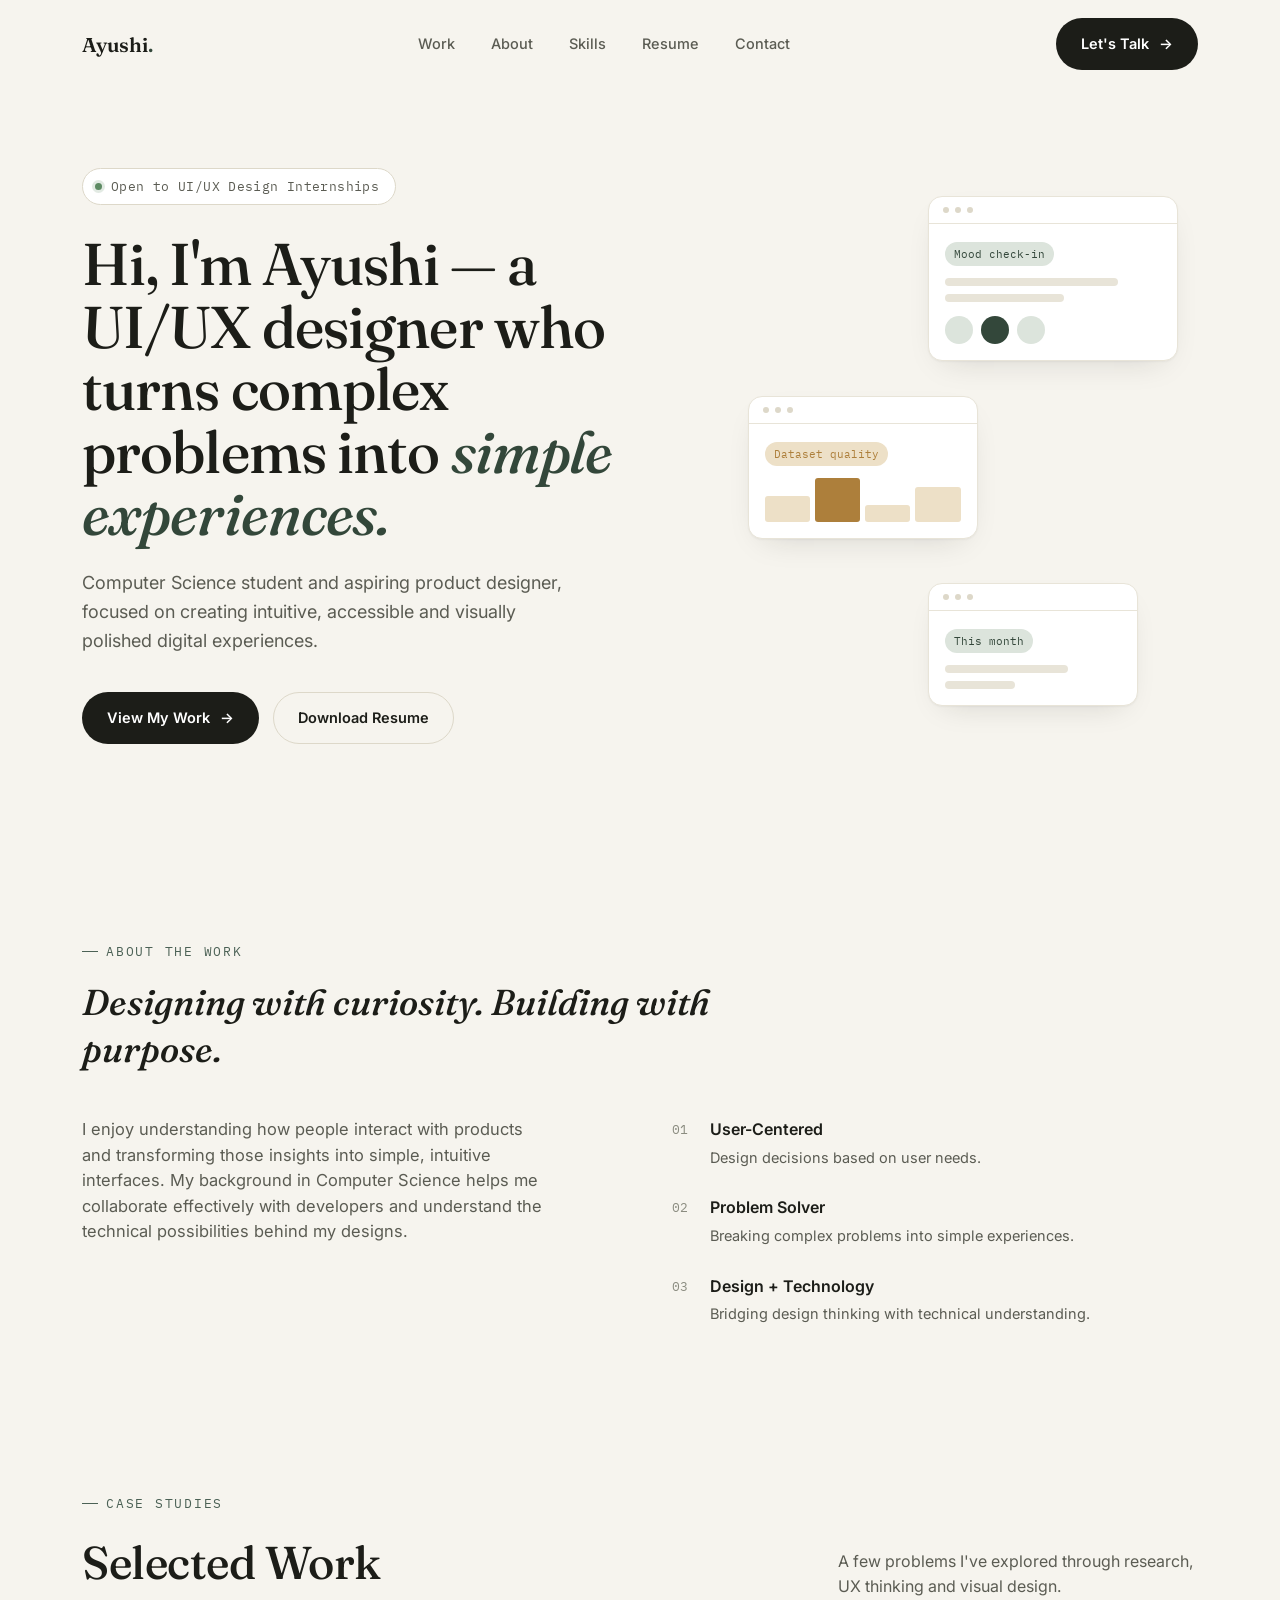
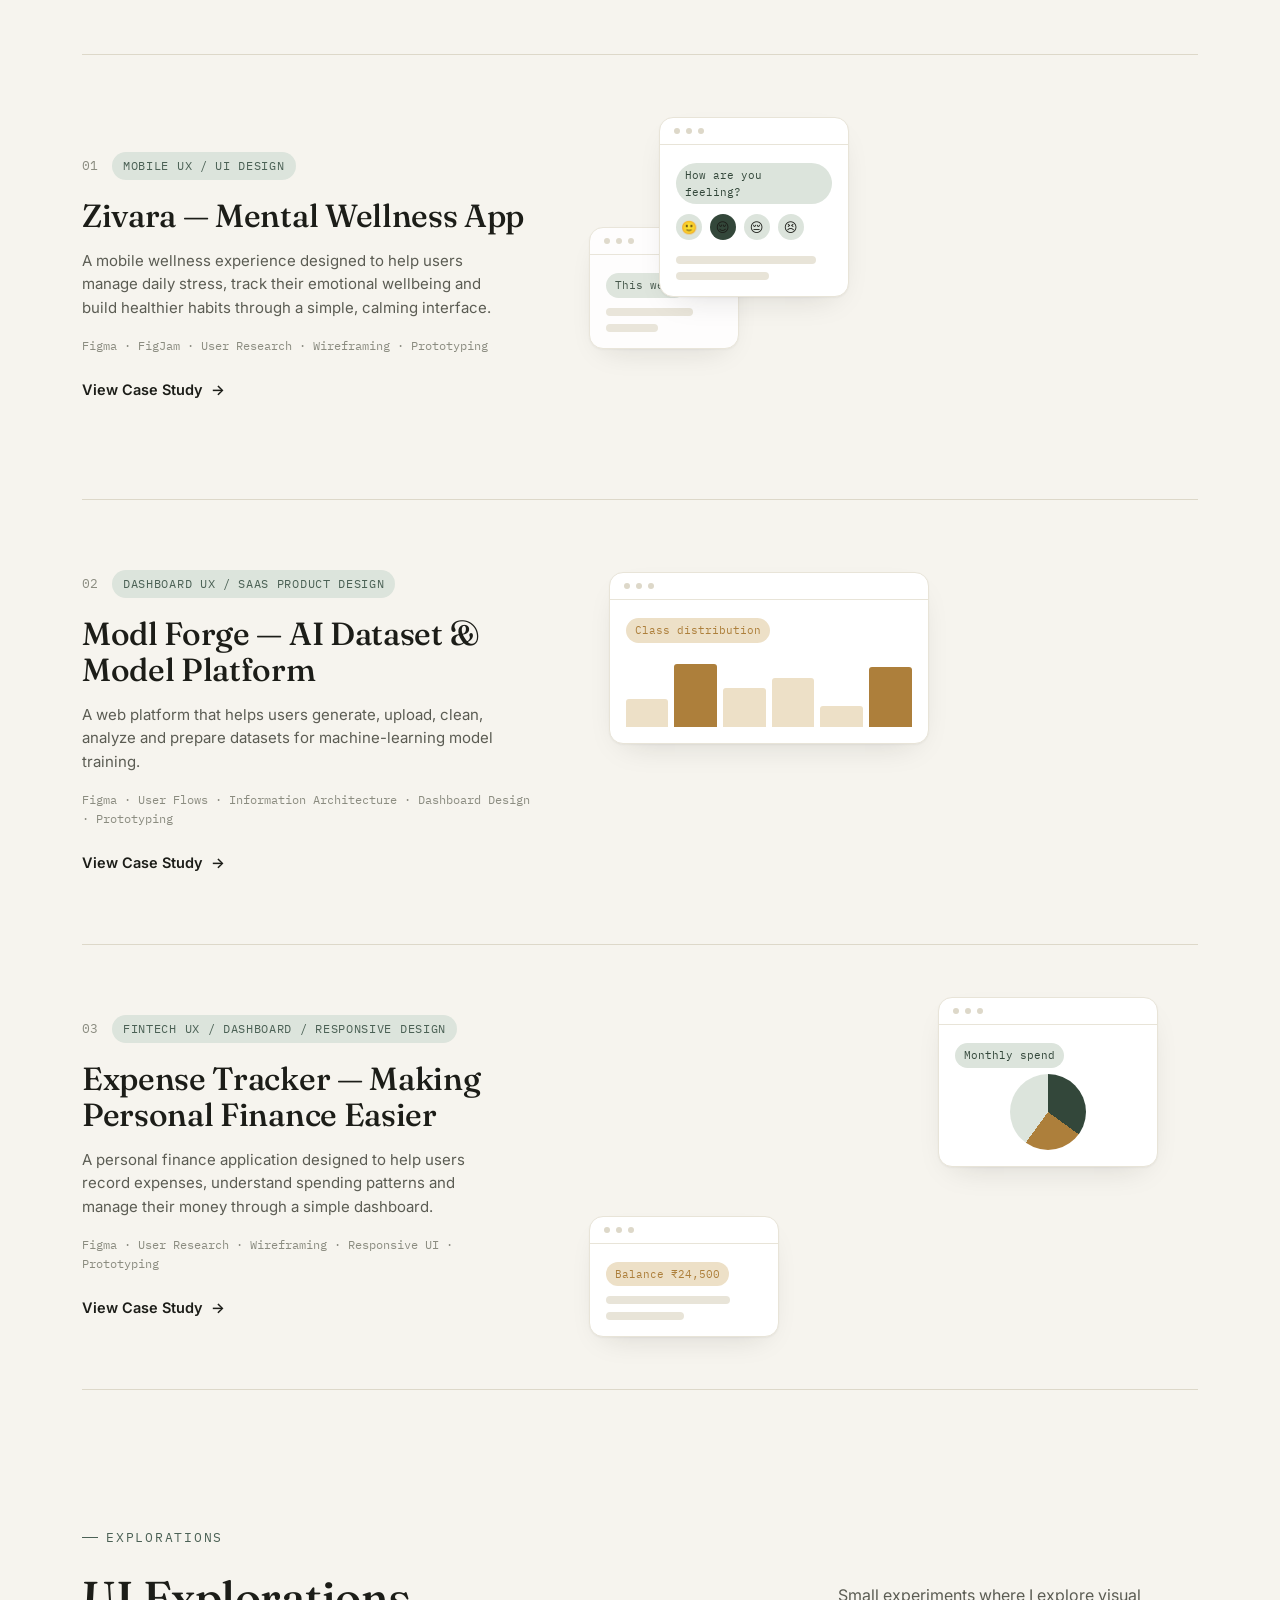
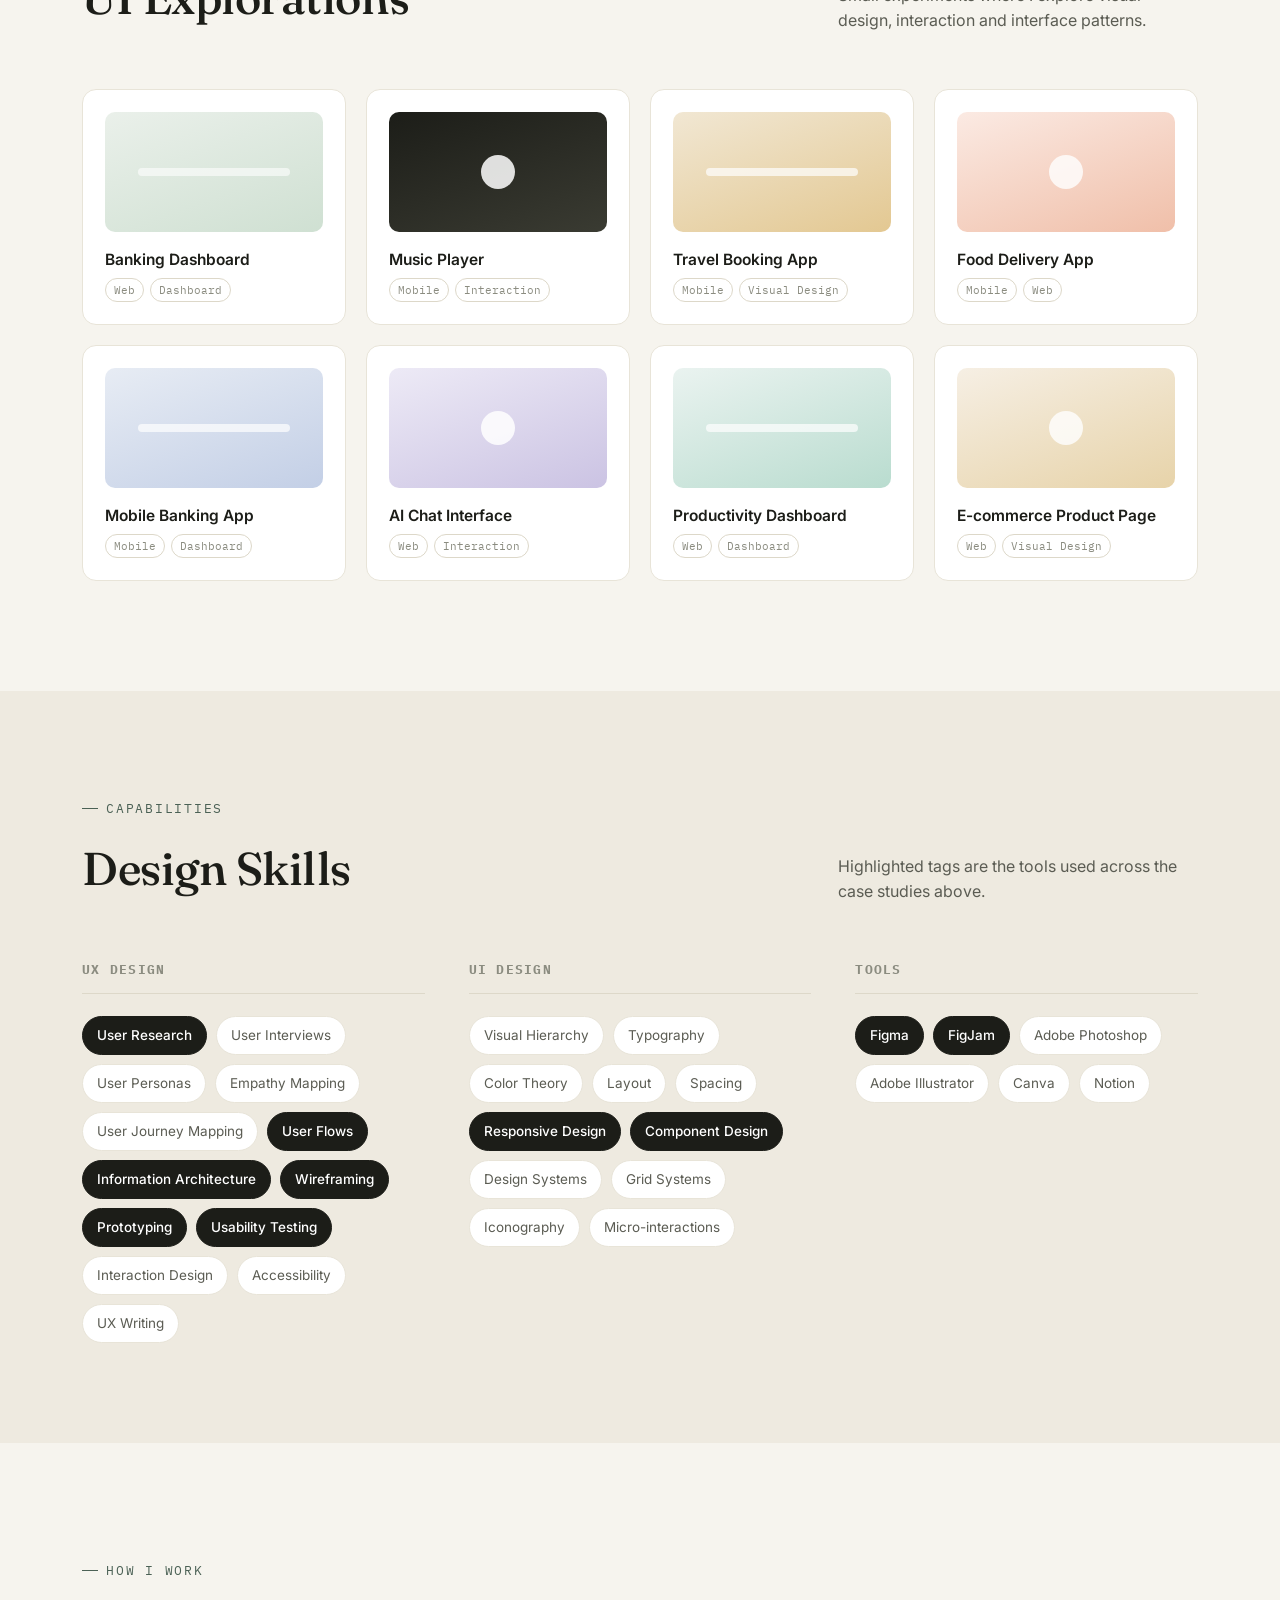
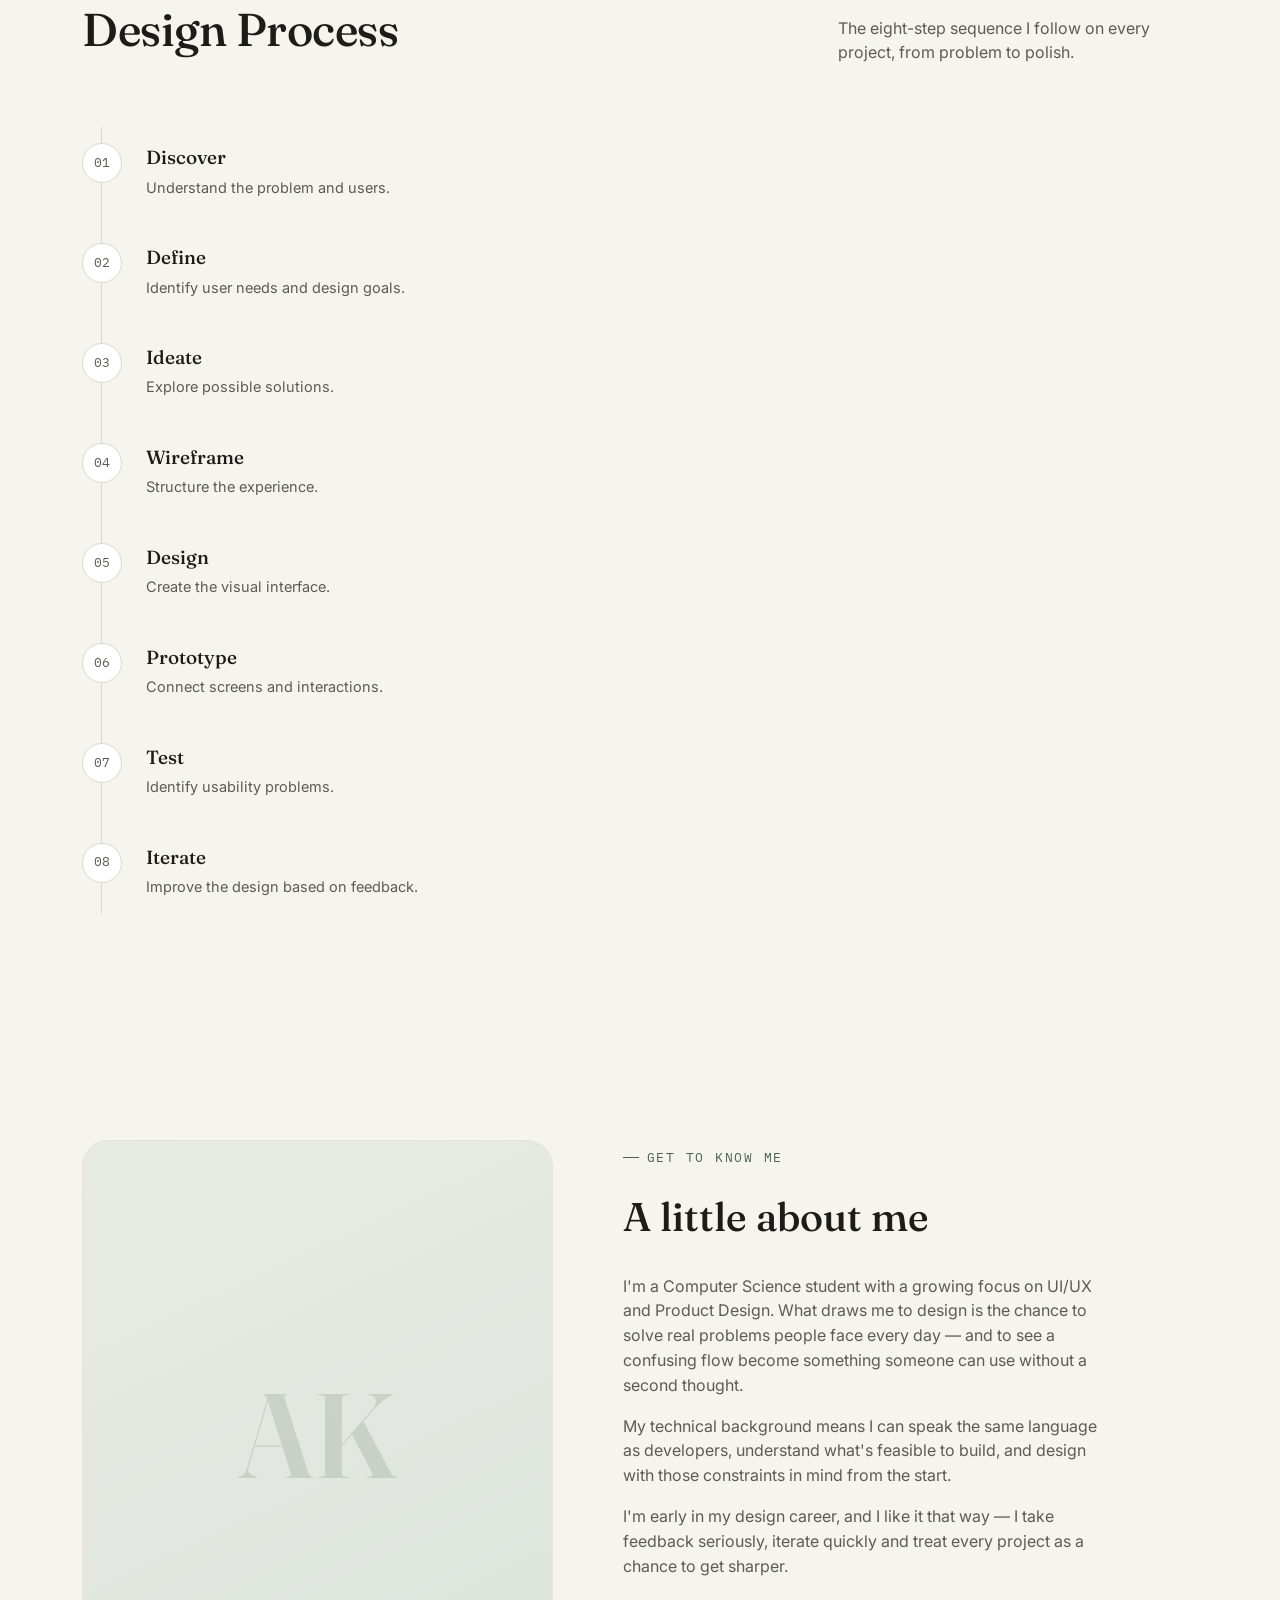
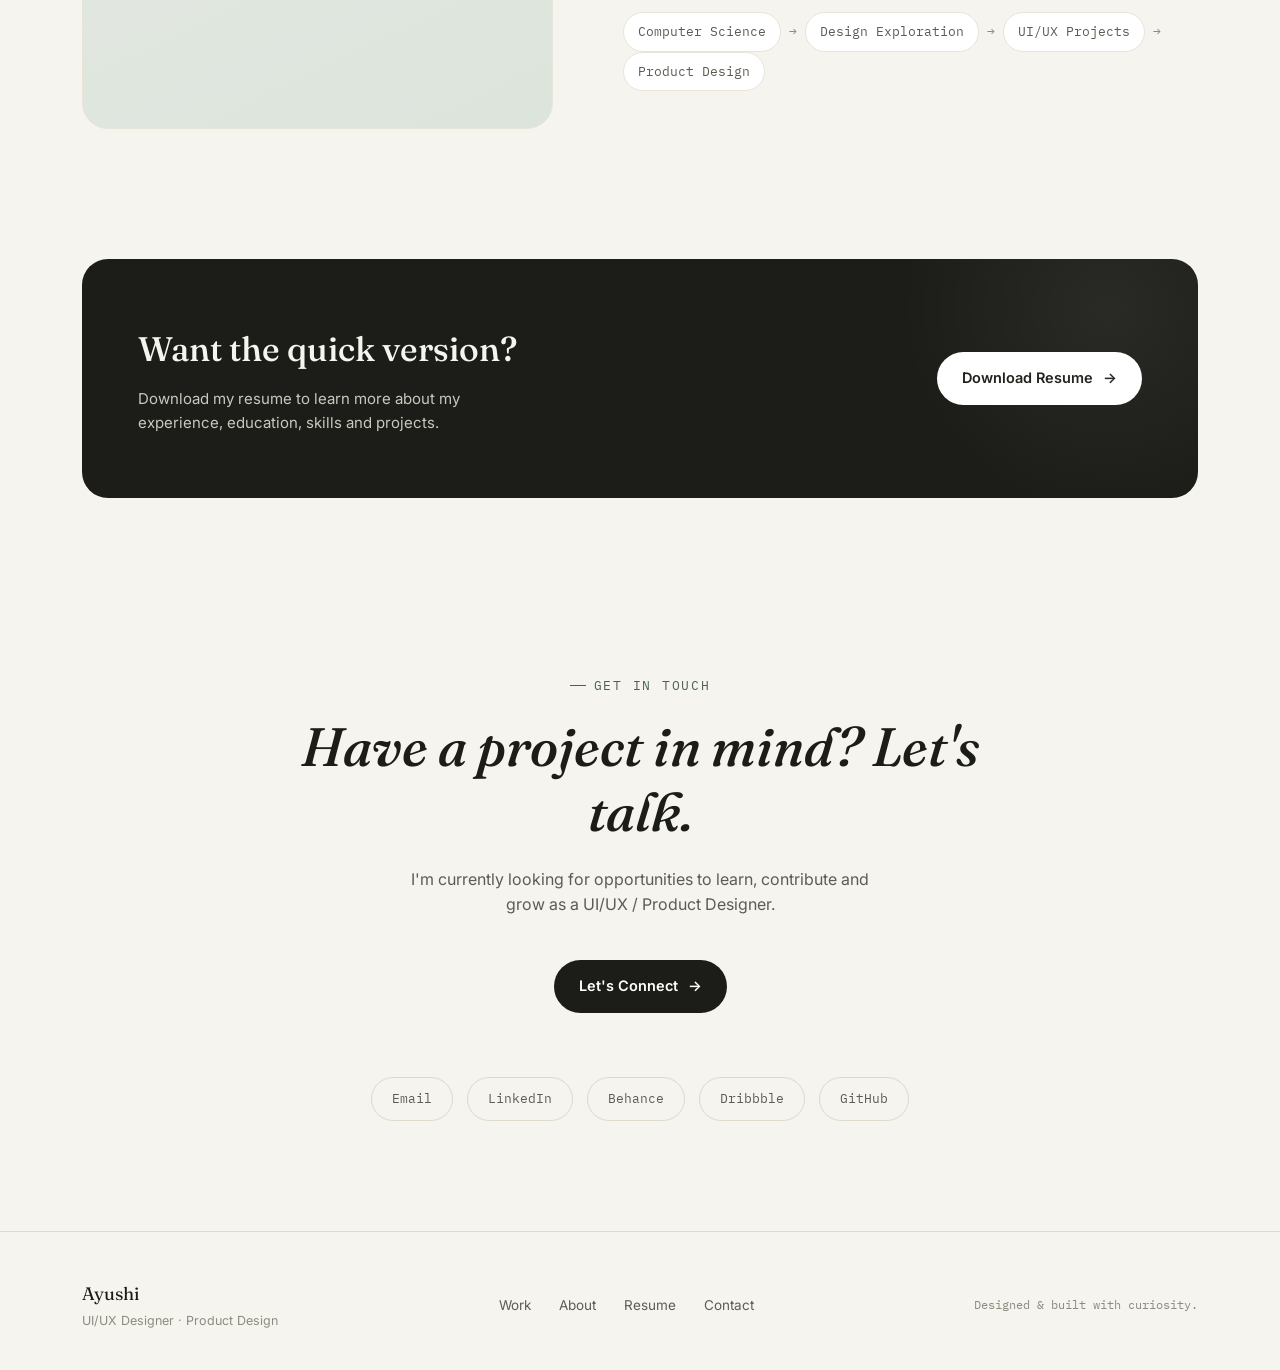
==== index.html @ 81c3f34f "initial commit" ====
<!DOCTYPE html>
<html lang="en">
<head>
<meta charset="UTF-8">
<meta name="viewport" content="width=device-width, initial-scale=1.0">
<title>Ayushi — UI/UX Designer</title>
<meta name="description" content="Ayushi — UI/UX Designer &amp; Computer Science student crafting intuitive, accessible digital experiences. Case studies in mobile UX, dashboard design and fintech.">
<link rel="preconnect" href="https://fonts.googleapis.com">
<link rel="preconnect" href="https://fonts.gstatic.com" crossorigin>
<link href="https://fonts.googleapis.com/css2?family=Fraunces:ital,opsz,wght@0,9..144,400;0,9..144,500;0,9..144,600;1,9..144,500&family=Inter:wght@400;500;600;700&family=IBM+Plex+Mono:wght@400;500&display=swap" rel="stylesheet">
<link rel="stylesheet" href="style.css">
</head>
<body>

<!-- ============ NAV ============ -->
<nav class="nav">
  <div class="wrap nav-inner">
    <a href="#top" class="nav-logo">Ayushi<span>.</span></a>
    <div class="nav-links">
      <a href="#work">Work</a>
      <a href="#about">About</a>
      <a href="#skills">Skills</a>
      <a href="#resume">Resume</a>
      <a href="#contact">Contact</a>
    </div>
    <div class="nav-cta">
      <a href="#contact" class="btn btn-primary">Let's Talk <span class="btn-arrow">→</span></a>
      <button class="nav-burger" aria-label="Open menu" aria-expanded="false">
        <span></span><span></span><span></span>
      </button>
    </div>
  </div>
</nav>

<div class="mobile-menu" id="mobileMenu">
  <a href="#work">Work</a>
  <a href="#about">About</a>
  <a href="#skills">Skills</a>
  <a href="#resume">Resume</a>
  <a href="#contact">Contact</a>
  <a href="#contact" class="btn btn-primary">Let's Talk <span class="btn-arrow">→</span></a>
</div>

<main id="top">

  <!-- ============ HERO ============ -->
  <section class="hero">
    <div class="wrap hero-grid">
      <div>
        <span class="badge"><span class="dot"></span> Open to UI/UX Design Internships</span>
        <h1 class="hero-title reveal">Hi, I'm Ayushi — a UI/UX designer who turns complex problems into <em>simple experiences.</em></h1>
        <p class="hero-sub reveal">Computer Science student and aspiring product designer, focused on creating intuitive, accessible and visually polished digital experiences.</p>
        <div class="hero-actions reveal">
          <a href="#work" class="btn btn-primary">View My Work <span class="btn-arrow">→</span></a>
          <a href="#resume" class="btn btn-ghost" data-resume>Download Resume</a>
        </div>
      </div>

      <div class="hero-visual reveal">
        <div class="mock-stack">
          <div class="screen hero-card hero-card--1">
            <div class="screen-head"><i></i><i></i><i></i></div>
            <div class="screen-body">
              <span class="chip">Mood check-in</span>
              <div class="bar" style="width:80%;margin-top:12px"></div>
              <div class="bar" style="width:55%"></div>
              <div style="display:flex;gap:8px;margin-top:14px">
                <div style="width:28px;height:28px;border-radius:50%;background:var(--pine-pale)"></div>
                <div style="width:28px;height:28px;border-radius:50%;background:var(--pine)"></div>
                <div style="width:28px;height:28px;border-radius:50%;background:var(--pine-pale)"></div>
              </div>
            </div>
          </div>
          <div class="screen hero-card hero-card--2">
            <div class="screen-head"><i></i><i></i><i></i></div>
            <div class="screen-body">
              <span class="chip" style="background:var(--brass-pale);color:var(--brass)">Dataset quality</span>
              <div style="display:flex;align-items:flex-end;gap:5px;height:44px;margin-top:12px">
                <div style="flex:1;height:60%;background:var(--brass-pale);border-radius:3px"></div>
                <div style="flex:1;height:100%;background:var(--brass);border-radius:3px"></div>
                <div style="flex:1;height:40%;background:var(--brass-pale);border-radius:3px"></div>
                <div style="flex:1;height:80%;background:var(--brass-pale);border-radius:3px"></div>
              </div>
            </div>
          </div>
          <div class="screen hero-card hero-card--3">
            <div class="screen-head"><i></i><i></i><i></i></div>
            <div class="screen-body">
              <span class="chip">This month</span>
              <div class="bar" style="width:70%;margin-top:12px"></div>
              <div class="bar" style="width:40%"></div>
            </div>
          </div>
        </div>
      </div>
    </div>
  </section>

  <!-- ============ QUICK INTRO ============ -->
  <section class="intro">
    <div class="wrap">
      <div class="intro-head reveal">
        <span class="eyebrow">About the work</span>
        <h2 style="margin-top:18px">Designing with curiosity. Building with purpose.</h2>
      </div>
      <div class="intro-body">
        <p class="intro-text reveal">I enjoy understanding how people interact with products and transforming those insights into simple, intuitive interfaces. My background in Computer Science helps me collaborate effectively with developers and understand the technical possibilities behind my designs.</p>
        <div class="intro-highlights reveal-stagger">
          <div class="highlight reveal" style="--i:0">
            <span class="highlight-num">01</span>
            <div><h3>User-Centered</h3><p>Design decisions based on user needs.</p></div>
          </div>
          <div class="highlight reveal" style="--i:1">
            <span class="highlight-num">02</span>
            <div><h3>Problem Solver</h3><p>Breaking complex problems into simple experiences.</p></div>
          </div>
          <div class="highlight reveal" style="--i:2">
            <span class="highlight-num">03</span>
            <div><h3>Design + Technology</h3><p>Bridging design thinking with technical understanding.</p></div>
          </div>
        </div>
      </div>
    </div>
  </section>

  <!-- ============ SELECTED WORK ============ -->
  <section class="work" id="work">
    <div class="wrap">
      <div class="section-head reveal">
        <div>
          <span class="eyebrow">Case studies</span>
          <h2>Selected Work</h2>
        </div>
        <p>A few problems I've explored through research, UX thinking and visual design.</p>
      </div>

      <div class="work-list">

        <!-- Zivara -->
        <article class="work-item reveal">
          <div>
            <div class="work-meta-top">
              <span class="work-index">01</span>
              <span class="work-cat">Mobile UX / UI Design</span>
            </div>
            <h3 class="work-title">Zivara — Mental Wellness App</h3>
            <p class="work-desc">A mobile wellness experience designed to help users manage daily stress, track their emotional wellbeing and build healthier habits through a simple, calming interface.</p>
            <p class="work-tools">Figma · FigJam · User Research · Wireframing · Prototyping</p>
            <a href="case-study-zivara.html" class="work-link">View Case Study <span class="btn-arrow">→</span></a>
          </div>
          <div class="work-visual viz-zivara">
            <div class="screen screen--main">
              <div class="screen-head"><i></i><i></i><i></i></div>
              <div class="screen-body">
                <span class="chip">How are you feeling?</span>
                <div class="mood-row">
                  <div class="mood-dot">🙂</div>
                  <div class="mood-dot active">😌</div>
                  <div class="mood-dot">😔</div>
                  <div class="mood-dot">😣</div>
                </div>
                <div class="bar" style="margin-top:16px;width:90%"></div>
                <div class="bar" style="width:60%"></div>
              </div>
            </div>
            <div class="screen screen--side">
              <div class="screen-head"><i></i><i></i><i></i></div>
              <div class="screen-body">
                <span class="chip">This week</span>
                <div class="bar" style="margin-top:10px;width:75%"></div>
                <div class="bar" style="width:45%"></div>
              </div>
            </div>
          </div>
        </article>

        <!-- Modl Forge -->
        <article class="work-item reveal">
          <div>
            <div class="work-meta-top">
              <span class="work-index">02</span>
              <span class="work-cat">Dashboard UX / SaaS Product Design</span>
            </div>
            <h3 class="work-title">Modl Forge — AI Dataset &amp; Model Platform</h3>
            <p class="work-desc">A web platform that helps users generate, upload, clean, analyze and prepare datasets for machine-learning model training.</p>
            <p class="work-tools">Figma · User Flows · Information Architecture · Dashboard Design · Prototyping</p>
            <a href="case-study-modl-forge.html" class="work-link">View Case Study <span class="btn-arrow">→</span></a>
          </div>
          <div class="work-visual viz-modl">
            <div class="screen screen--main">
              <div class="screen-head"><i></i><i></i><i></i></div>
              <div class="screen-body">
                <span class="chip" style="background:var(--brass-pale);color:var(--brass)">Class distribution</span>
                <div class="chart-row">
                  <div class="chart-bar" style="height:40%"></div>
                  <div class="chart-bar hi" style="height:90%"></div>
                  <div class="chart-bar" style="height:55%"></div>
                  <div class="chart-bar" style="height:70%"></div>
                  <div class="chart-bar" style="height:30%"></div>
                  <div class="chart-bar hi" style="height:85%"></div>
                </div>
              </div>
            </div>
          </div>
        </article>

        <!-- Expense Tracker -->
        <article class="work-item reveal">
          <div>
            <div class="work-meta-top">
              <span class="work-index">03</span>
              <span class="work-cat">Fintech UX / Dashboard / Responsive Design</span>
            </div>
            <h3 class="work-title">Expense Tracker — Making Personal Finance Easier</h3>
            <p class="work-desc">A personal finance application designed to help users record expenses, understand spending patterns and manage their money through a simple dashboard.</p>
            <p class="work-tools">Figma · User Research · Wireframing · Responsive UI · Prototyping</p>
            <a href="case-study-expense-tracker.html" class="work-link">View Case Study <span class="btn-arrow">→</span></a>
          </div>
          <div class="work-visual viz-expense">
            <div class="screen screen--main">
              <div class="screen-head"><i></i><i></i><i></i></div>
              <div class="screen-body">
                <span class="chip">Monthly spend</span>
                <div class="donut"></div>
              </div>
            </div>
            <div class="screen screen--side">
              <div class="screen-head"><i></i><i></i><i></i></div>
              <div class="screen-body">
                <span class="chip" style="background:var(--brass-pale);color:var(--brass)">Balance ₹24,500</span>
                <div class="bar" style="margin-top:10px;width:80%"></div>
                <div class="bar" style="width:50%"></div>
              </div>
            </div>
          </div>
        </article>

      </div>
    </div>
  </section>

  <!-- ============ UI EXPLORATIONS ============ -->
  <section class="explorations">
    <div class="wrap">
      <div class="section-head reveal">
        <div>
          <span class="eyebrow">Explorations</span>
          <h2>UI Explorations</h2>
        </div>
        <p>Small experiments where I explore visual design, interaction and interface patterns.</p>
      </div>

      <div class="explore-grid reveal-stagger">
        <div class="explore-card reveal" style="--i:0">
          <div class="explore-thumb thumb-1"><div class="bar thumb-line" style="background:rgba(255,255,255,.6)"></div></div>
          <h3>Banking Dashboard</h3>
          <div class="explore-tags"><span>Web</span><span>Dashboard</span></div>
        </div>
        <div class="explore-card reveal" style="--i:1">
          <div class="explore-thumb thumb-2"><div class="thumb-dot" style="background:rgba(255,255,255,.85)"></div></div>
          <h3>Music Player</h3>
          <div class="explore-tags"><span>Mobile</span><span>Interaction</span></div>
        </div>
        <div class="explore-card reveal" style="--i:2">
          <div class="explore-thumb thumb-3"><div class="bar thumb-line" style="background:rgba(255,255,255,.7)"></div></div>
          <h3>Travel Booking App</h3>
          <div class="explore-tags"><span>Mobile</span><span>Visual Design</span></div>
        </div>
        <div class="explore-card reveal" style="--i:3">
          <div class="explore-thumb thumb-4"><div class="thumb-dot" style="background:rgba(255,255,255,.8)"></div></div>
          <h3>Food Delivery App</h3>
          <div class="explore-tags"><span>Mobile</span><span>Web</span></div>
        </div>
        <div class="explore-card reveal" style="--i:4">
          <div class="explore-thumb thumb-5"><div class="bar thumb-line" style="background:rgba(255,255,255,.7)"></div></div>
          <h3>Mobile Banking App</h3>
          <div class="explore-tags"><span>Mobile</span><span>Dashboard</span></div>
        </div>
        <div class="explore-card reveal" style="--i:5">
          <div class="explore-thumb thumb-6"><div class="thumb-dot" style="background:rgba(255,255,255,.85)"></div></div>
          <h3>AI Chat Interface</h3>
          <div class="explore-tags"><span>Web</span><span>Interaction</span></div>
        </div>
        <div class="explore-card reveal" style="--i:6">
          <div class="explore-thumb thumb-7"><div class="bar thumb-line" style="background:rgba(255,255,255,.7)"></div></div>
          <h3>Productivity Dashboard</h3>
          <div class="explore-tags"><span>Web</span><span>Dashboard</span></div>
        </div>
        <div class="explore-card reveal" style="--i:7">
          <div class="explore-thumb thumb-8"><div class="thumb-dot" style="background:rgba(255,255,255,.8)"></div></div>
          <h3>E-commerce Product Page</h3>
          <div class="explore-tags"><span>Web</span><span>Visual Design</span></div>
        </div>
      </div>
    </div>
  </section>

  <!-- ============ SKILLS ============ -->
  <section class="skills" id="skills">
    <div class="wrap">
      <div class="section-head reveal">
        <div>
          <span class="eyebrow">Capabilities</span>
          <h2>Design Skills</h2>
        </div>
        <p>Highlighted tags are the tools used across the case studies above.</p>
      </div>

      <div class="skills-grid">
        <div class="skill-col reveal">
          <h3>UX Design</h3>
          <div class="skill-tags">
            <span class="is-used">User Research</span>
            <span>User Interviews</span>
            <span>User Personas</span>
            <span>Empathy Mapping</span>
            <span>User Journey Mapping</span>
            <span class="is-used">User Flows</span>
            <span class="is-used">Information Architecture</span>
            <span class="is-used">Wireframing</span>
            <span class="is-used">Prototyping</span>
            <span class="is-used">Usability Testing</span>
            <span>Interaction Design</span>
            <span>Accessibility</span>
            <span>UX Writing</span>
          </div>
        </div>
        <div class="skill-col reveal">
          <h3>UI Design</h3>
          <div class="skill-tags">
            <span>Visual Hierarchy</span>
            <span>Typography</span>
            <span>Color Theory</span>
            <span>Layout</span>
            <span>Spacing</span>
            <span class="is-used">Responsive Design</span>
            <span class="is-used">Component Design</span>
            <span>Design Systems</span>
            <span>Grid Systems</span>
            <span>Iconography</span>
            <span>Micro-interactions</span>
          </div>
        </div>
        <div class="skill-col reveal">
          <h3>Tools</h3>
          <div class="skill-tags">
            <span class="is-used">Figma</span>
            <span class="is-used">FigJam</span>
            <span>Adobe Photoshop</span>
            <span>Adobe Illustrator</span>
            <span>Canva</span>
            <span>Notion</span>
          </div>
        </div>
      </div>
    </div>
  </section>

  <!-- ============ PROCESS ============ -->
  <section class="process">
    <div class="wrap">
      <div class="section-head reveal">
        <div>
          <span class="eyebrow">How I work</span>
          <h2>Design Process</h2>
        </div>
        <p>The eight-step sequence I follow on every project, from problem to polish.</p>
      </div>

      <div class="process-track">
        <div class="process-step reveal"><div class="process-num">01</div><div><h3>Discover</h3><p>Understand the problem and users.</p></div></div>
        <div class="process-step reveal"><div class="process-num">02</div><div><h3>Define</h3><p>Identify user needs and design goals.</p></div></div>
        <div class="process-step reveal"><div class="process-num">03</div><div><h3>Ideate</h3><p>Explore possible solutions.</p></div></div>
        <div class="process-step reveal"><div class="process-num">04</div><div><h3>Wireframe</h3><p>Structure the experience.</p></div></div>
        <div class="process-step reveal"><div class="process-num">05</div><div><h3>Design</h3><p>Create the visual interface.</p></div></div>
        <div class="process-step reveal"><div class="process-num">06</div><div><h3>Prototype</h3><p>Connect screens and interactions.</p></div></div>
        <div class="process-step reveal"><div class="process-num">07</div><div><h3>Test</h3><p>Identify usability problems.</p></div></div>
        <div class="process-step reveal"><div class="process-num">08</div><div><h3>Iterate</h3><p>Improve the design based on feedback.</p></div></div>
      </div>
    </div>
  </section>

  <!-- ============ ABOUT ============ -->
  <section class="about" id="about">
    <div class="wrap about-grid">
      <div class="about-photo reveal"></div>
      <div class="reveal">
        <span class="eyebrow">Get to know me</span>
        <h2 style="margin-top:18px">A little about me</h2>
        <div class="about-text">
          <p>I'm a Computer Science student with a growing focus on UI/UX and Product Design. What draws me to design is the chance to solve real problems people face every day — and to see a confusing flow become something someone can use without a second thought.</p>
          <p>My technical background means I can speak the same language as developers, understand what's feasible to build, and design with those constraints in mind from the start.</p>
          <p>I'm early in my design career, and I like it that way — I take feedback seriously, iterate quickly and treat every project as a chance to get sharper.</p>
        </div>
        <div class="about-timeline">
          <span>Computer Science</span><span class="arrow">→</span>
          <span>Design Exploration</span><span class="arrow">→</span>
          <span>UI/UX Projects</span><span class="arrow">→</span>
          <span>Product Design</span>
        </div>
      </div>
    </div>
  </section>

  <!-- ============ RESUME ============ -->
  <section class="resume" id="resume">
    <div class="wrap">
      <div class="resume-panel reveal">
        <div>
          <h2>Want the quick version?</h2>
          <p>Download my resume to learn more about my experience, education, skills and projects.</p>
        </div>
        <a href="#" class="btn btn-primary" data-resume>Download Resume <span class="btn-arrow">→</span></a>
      </div>
    </div>
  </section>

  <!-- ============ CONTACT ============ -->
  <section class="contact" id="contact">
    <div class="wrap">
      <span class="eyebrow reveal">Get in touch</span>
      <h2 class="reveal" style="margin-top:20px">Have a project in mind? Let's talk.</h2>
      <p class="contact-sub reveal">I'm currently looking for opportunities to learn, contribute and grow as a UI/UX / Product Designer.</p>
      <div class="contact-cta reveal">
        <a href="mailto:hello@ayushi.design" class="btn btn-primary">Let's Connect <span class="btn-arrow">→</span></a>
      </div>
      <div class="contact-links reveal">
        <a href="mailto:hello@ayushi.design">Email</a>
        <a href="https://linkedin.com" target="_blank" rel="noopener">LinkedIn</a>
        <a href="https://behance.net" target="_blank" rel="noopener">Behance</a>
        <a href="https://dribbble.com" target="_blank" rel="noopener">Dribbble</a>
        <a href="https://github.com" target="_blank" rel="noopener">GitHub</a>
      </div>
    </div>
  </section>

</main>

<!-- ============ FOOTER ============ -->
<footer class="footer">
  <div class="wrap footer-inner">
    <div class="footer-brand">Ayushi<small>UI/UX Designer · Product Design</small></div>
    <div class="footer-links">
      <a href="#work">Work</a>
      <a href="#about">About</a>
      <a href="#resume">Resume</a>
      <a href="#contact">Contact</a>
    </div>
    <div class="footer-note">Designed &amp; built with curiosity.</div>
  </div>
</footer>

<script src="script.js"></script>
</body>
</html>
---- style.css ----
/* =========================================================
   AYUSHI — UI/UX PORTFOLIO
   Design tokens
   ========================================================= */
:root{
  --bg:        #F6F4EE;
  --bg-alt:    #EEEAE0;
  --panel:     #FFFFFF;
  --ink:       #1C1D18;
  --ink-soft:  #5B5C53;
  --ink-faint: #8B8C80;
  --line:      #DDD8C9;
  --line-soft: #E8E4D8;

  --pine:      #33473A;   /* primary accent — deep pine/moss */
  --pine-dim:  #4B6155;
  --pine-pale: #DCE4DC;
  --brass:     #AD7F3B;   /* secondary accent — warm brass */
  --brass-pale:#EDE0C7;
  --clay:      #B5553B;   /* tertiary — used only for error/alert states */

  --radius-s: 6px;
  --radius-m: 14px;
  --radius-l: 26px;

  --shadow-card: 0 1px 2px rgba(28,29,24,0.04), 0 12px 32px -16px rgba(28,29,24,0.18);
  --shadow-pop:  0 24px 60px -20px rgba(28,29,24,0.28);

  --ease: cubic-bezier(.22,.68,0,1);
  --container: 1180px;
}

*,*::before,*::after{ box-sizing:border-box; }
html{ scroll-behavior:smooth; }
@media (prefers-reduced-motion: reduce){
  html{ scroll-behavior:auto; }
  *,*::before,*::after{ animation-duration:0.001ms !important; animation-iteration-count:1 !important; transition-duration:0.001ms !important; scroll-behavior:auto !important; }
}

body{
  margin:0;
  background:var(--bg);
  color:var(--ink);
  font-family:'Inter',system-ui,-apple-system,sans-serif;
  font-size:16px;
  line-height:1.55;
  -webkit-font-smoothing:antialiased;
  overflow-x:hidden;
}

img{ max-width:100%; display:block; }
a{ color:inherit; text-decoration:none; }
button{ font:inherit; cursor:pointer; }
ul{ margin:0; padding:0; list-style:none; }
h1,h2,h3,h4,p{ margin:0; }

::selection{ background:var(--pine); color:#fff; }

/* Focus visibility */
a:focus-visible, button:focus-visible, input:focus-visible, textarea:focus-visible{
  outline:2px solid var(--pine);
  outline-offset:3px;
  border-radius:4px;
}

.font-display{ font-family:'Fraunces',Georgia,serif; }
.font-mono{ font-family:'IBM Plex Mono',ui-monospace,monospace; }

.eyebrow{
  font-family:'IBM Plex Mono',monospace;
  font-size:12.5px;
  letter-spacing:.14em;
  text-transform:uppercase;
  color:var(--pine-dim);
  display:inline-flex;
  align-items:center;
  gap:8px;
}
.eyebrow::before{
  content:'';
  width:16px; height:1px;
  background:var(--pine-dim);
}

.wrap{
  max-width:var(--container);
  margin:0 auto;
  padding:0 32px;
}
@media (max-width:640px){ .wrap{ padding:0 20px; } }

section{ position:relative; }

/* ---------- Reveal on scroll ---------- */
.reveal{
  opacity:0;
  transform:translateY(18px);
  transition:opacity .7s var(--ease), transform .7s var(--ease);
}
.reveal.is-visible{ opacity:1; transform:none; }
.reveal-stagger > *{ transition-delay:calc(var(--i,0) * 70ms); }

/* ---------- Buttons ---------- */
.btn{
  display:inline-flex;
  align-items:center;
  gap:10px;
  font-family:'Inter',sans-serif;
  font-weight:600;
  font-size:14.5px;
  padding:14px 24px;
  border-radius:100px;
  border:1px solid transparent;
  transition:transform .35s var(--ease), background .25s, color .25s, border-color .25s, box-shadow .25s;
  white-space:nowrap;
}
.btn:active{ transform:scale(.97); }
.btn-primary{
  background:var(--ink);
  color:#fff;
}
.btn-primary:hover{ background:var(--pine); }
.btn-ghost{
  background:transparent;
  color:var(--ink);
  border-color:var(--line);
}
.btn-ghost:hover{ border-color:var(--ink); background:var(--panel); }
.btn-arrow{ transition:transform .3s var(--ease); }
.btn:hover .btn-arrow{ transform:translateX(3px); }

/* =========================================================
   NAV
   ========================================================= */
.nav{
  position:fixed; top:0; left:0; right:0; z-index:100;
  padding:18px 0;
  transition:background .35s var(--ease), box-shadow .35s var(--ease), padding .35s var(--ease), border-color .35s;
  border-bottom:1px solid transparent;
}
.nav.is-scrolled{
  background:rgba(246,244,238,.86);
  backdrop-filter:blur(14px) saturate(1.4);
  -webkit-backdrop-filter:blur(14px) saturate(1.4);
  border-color:var(--line);
  padding:12px 0;
}
.nav-inner{ display:flex; align-items:center; justify-content:space-between; }
.nav-logo{ font-family:'Fraunces',serif; font-size:20px; font-weight:600; letter-spacing:-.01em; }
.nav-logo span{ color:var(--pine); }
.nav-links{ display:flex; align-items:center; gap:36px; }
.nav-links a{
  font-size:14.5px; font-weight:500; color:var(--ink-soft);
  position:relative; padding:4px 0;
  transition:color .25s;
}
.nav-links a::after{
  content:''; position:absolute; left:0; right:100%; bottom:0; height:1px;
  background:var(--ink); transition:right .3s var(--ease);
}
.nav-links a:hover{ color:var(--ink); }
.nav-links a:hover::after{ right:0; }
.nav-cta{ display:flex; align-items:center; gap:18px; }
.nav-burger{ display:none; }

@media (max-width:900px){
  .nav-links{ display:none; }
  .nav-cta .btn-primary{ padding:11px 18px; font-size:13.5px; }
  .nav-burger{
    display:flex; flex-direction:column; gap:5px;
    width:26px; height:20px; justify-content:center; background:none; border:none; padding:0;
  }
  .nav-burger span{ display:block; height:2px; background:var(--ink); border-radius:2px; transition:transform .3s var(--ease), opacity .3s; }
  .nav-burger.is-open span:nth-child(1){ transform:translateY(7px) rotate(45deg); }
  .nav-burger.is-open span:nth-child(2){ opacity:0; }
  .nav-burger.is-open span:nth-child(3){ transform:translateY(-7px) rotate(-45deg); }
}

.mobile-menu{
  position:fixed; inset:0; z-index:99;
  background:var(--bg);
  display:flex; flex-direction:column;
  padding:100px 28px 40px;
  transform:translateY(-100%);
  transition:transform .45s var(--ease);
}
.mobile-menu.is-open{ transform:translateY(0); }
.mobile-menu a{
  font-family:'Fraunces',serif; font-size:34px; padding:14px 0;
  border-bottom:1px solid var(--line-soft);
}
.mobile-menu .btn{ margin-top:28px; align-self:flex-start; }

/* =========================================================
   HERO
   ========================================================= */
.hero{
  padding:168px 0 90px;
  overflow:hidden;
}
.hero-grid{
  display:grid;
  grid-template-columns:1.15fr .85fr;
  gap:56px;
  align-items:center;
}
.badge{
  display:inline-flex; align-items:center; gap:9px;
  font-family:'IBM Plex Mono',monospace; font-size:12.5px; letter-spacing:.03em;
  background:var(--panel); border:1px solid var(--line);
  padding:8px 16px 8px 12px; border-radius:100px; color:var(--ink-soft);
  margin-bottom:28px;
}
.badge .dot{ width:7px; height:7px; border-radius:50%; background:#5D8A63; box-shadow:0 0 0 3px rgba(93,138,99,.18); animation:pulse 2.4s infinite; }
@keyframes pulse{ 0%,100%{ opacity:1;} 50%{ opacity:.45;} }

.hero-title{
  font-family:'Fraunces',serif;
  font-weight:500;
  font-size:clamp(34px, 4.6vw, 62px);
  line-height:1.06;
  letter-spacing:-.015em;
  color:var(--ink);
}
.hero-title em{
  font-style:italic; color:var(--pine); font-weight:500;
}
.hero-sub{
  margin-top:24px;
  font-size:18px;
  color:var(--ink-soft);
  max-width:480px;
  line-height:1.6;
}
.hero-actions{ display:flex; gap:14px; margin-top:36px; flex-wrap:wrap; }

.hero-visual{ position:relative; height:520px; }
.mock-stack{ position:relative; width:100%; height:100%; }

/* Screen mockup component — used across hero / cards / explorations */
.screen{
  background:var(--panel);
  border-radius:var(--radius-m);
  border:1px solid var(--line-soft);
  box-shadow:var(--shadow-card);
  overflow:hidden;
}
.screen-head{
  display:flex; align-items:center; gap:6px;
  padding:10px 14px;
  border-bottom:1px solid var(--line-soft);
}
.screen-head i{ width:6px; height:6px; border-radius:50%; background:var(--line); }
.screen-body{ padding:16px; }
.bar{ height:8px; border-radius:4px; background:var(--line-soft); }
.bar + .bar{ margin-top:8px; }
.chip{
  display:inline-flex; align-items:center; font-family:'IBM Plex Mono',monospace;
  font-size:10.5px; padding:4px 9px; border-radius:100px; background:var(--pine-pale); color:var(--pine);
}

.hero-card{
  position:absolute; width:250px;
}
.hero-card--1{ top:0; right:20px; animation:float1 7s ease-in-out infinite; }
.hero-card--2{ top:200px; left:0; width:230px; animation:float2 8s ease-in-out infinite; }
.hero-card--3{ bottom:10px; right:60px; width:210px; animation:float1 6.5s ease-in-out infinite reverse; }
@keyframes float1{ 0%,100%{ transform:translateY(0);} 50%{ transform:translateY(-12px);} }
@keyframes float2{ 0%,100%{ transform:translateY(0);} 50%{ transform:translateY(10px);} }

/* =========================================================
   QUICK INTRO
   ========================================================= */
.intro{ padding:100px 0; }
.intro-head{ max-width:640px; }
.intro-head h2{
  font-family:'Fraunces',serif; font-weight:500; font-style:italic;
  font-size:clamp(26px,3vw,36px); line-height:1.3; color:var(--ink);
}
.intro-body{ display:grid; grid-template-columns:1fr 1fr; gap:64px; margin-top:44px; align-items:start; }
.intro-text{ font-size:16.5px; color:var(--ink-soft); max-width:460px; }
.intro-highlights{ display:grid; gap:26px; }
.highlight{ display:flex; gap:16px; }
.highlight-num{
  font-family:'IBM Plex Mono',monospace; font-size:13px; color:var(--ink-faint);
  padding-top:3px; flex-shrink:0; width:22px;
}
.highlight h3{ font-size:16px; font-weight:600; margin-bottom:5px; }
.highlight p{ font-size:14.5px; color:var(--ink-soft); }

/* =========================================================
   SELECTED WORK
   ========================================================= */
.work{ padding:60px 0 110px; }
.section-head{
  display:flex; justify-content:space-between; align-items:flex-end;
  gap:24px; margin-bottom:56px; flex-wrap:wrap;
}
.section-head h2{
  font-family:'Fraunces',serif; font-weight:500; font-size:clamp(30px,4vw,46px);
  letter-spacing:-.01em; margin-top:14px;
}
.section-head p{ color:var(--ink-soft); font-size:16px; max-width:360px; }

.work-list{ display:flex; flex-direction:column; }
.work-item{
  display:grid; grid-template-columns:.85fr 1.15fr; gap:56px; align-items:center;
  padding:52px 0; border-top:1px solid var(--line);
  transition:padding-left .4s var(--ease);
}
.work-item:last-child{ border-bottom:1px solid var(--line); }
.work-item:hover{ padding-left:14px; }
.work-item:nth-child(even) .work-visual{ order:2; }
.work-meta-top{ display:flex; align-items:center; gap:14px; margin-bottom:18px; }
.work-index{ font-family:'IBM Plex Mono',monospace; font-size:13px; color:var(--ink-faint); }
.work-cat{
  font-family:'IBM Plex Mono',monospace; font-size:11.5px; letter-spacing:.06em; text-transform:uppercase;
  color:var(--pine-dim); background:var(--pine-pale); padding:5px 11px; border-radius:100px;
}
.work-title{
  font-family:'Fraunces',serif; font-weight:500; font-size:clamp(24px,2.6vw,32px);
  letter-spacing:-.01em; line-height:1.15; margin-bottom:14px;
  transition:color .25s;
}
.work-item:hover .work-title{ color:var(--pine); }
.work-desc{ color:var(--ink-soft); font-size:15px; max-width:420px; margin-bottom:18px; }
.work-tools{ font-family:'IBM Plex Mono',monospace; font-size:12px; color:var(--ink-faint); margin-bottom:22px; }
.work-link{
  display:inline-flex; align-items:center; gap:8px; font-weight:600; font-size:14.5px;
}
.work-link .btn-arrow{ transition:transform .3s var(--ease); }
.work-item:hover .work-link .btn-arrow{ transform:translateX(4px); }

.work-visual{ position:relative; height:340px; }
.work-visual .screen{ position:absolute; }

/* project-specific mini illustrations (built from CSS, no stock imagery) */
.viz-zivara .screen--main{ width:190px; left:70px; top:10px; z-index:3; }
.viz-zivara .screen--side{ width:150px; left:0; top:120px; z-index:2; opacity:.9;}
.viz-zivara .mood-row{ display:flex; gap:8px; margin-top:10px; }
.viz-zivara .mood-dot{ width:26px; height:26px; border-radius:50%; background:var(--pine-pale); display:flex; align-items:center; justify-content:center; font-size:13px; }
.viz-zivara .mood-dot.active{ background:var(--pine); }

.viz-modl .screen--main{ width:320px; left:20px; top:20px; }
.viz-modl .chart-row{ display:flex; align-items:flex-end; gap:6px; height:70px; margin-top:14px; }
.viz-modl .chart-bar{ flex:1; background:var(--brass-pale); border-radius:3px 3px 0 0; }
.viz-modl .chart-bar.hi{ background:var(--brass); }

.viz-expense .screen--main{ width:220px; right:40px; top:0; }
.viz-expense .screen--side{ width:190px; left:0; bottom:0; }
.viz-expense .donut{
  width:76px; height:76px; border-radius:50%;
  background:conic-gradient(var(--pine) 0 35%, var(--brass) 35% 60%, var(--pine-pale) 60% 100%);
  margin:6px auto 0;
}

/* =========================================================
   UI EXPLORATIONS
   ========================================================= */
.explorations{ padding:20px 0 110px; }
.explore-grid{
  display:grid; grid-template-columns:repeat(4,1fr); gap:20px; margin-top:50px;
}
.explore-card{
  background:var(--panel); border:1px solid var(--line-soft); border-radius:var(--radius-m);
  padding:22px; transition:transform .4s var(--ease), box-shadow .4s var(--ease), border-color .3s;
}
.explore-card:hover{ transform:translateY(-6px); box-shadow:var(--shadow-card); border-color:var(--line); }
.explore-thumb{ height:120px; border-radius:10px; margin-bottom:16px; display:flex; align-items:center; justify-content:center; overflow:hidden; position:relative; }
.explore-card h3{ font-size:15.5px; font-weight:600; margin-bottom:6px; }
.explore-tags{ display:flex; gap:6px; flex-wrap:wrap; }
.explore-tags span{
  font-family:'IBM Plex Mono',monospace; font-size:10.5px; color:var(--ink-faint);
  border:1px solid var(--line); padding:3px 8px; border-radius:100px;
}

/* small thumb palettes per exploration */
.thumb-1{ background:linear-gradient(160deg,#EAF0EA,#CFE0D2); }
.thumb-2{ background:linear-gradient(160deg,#1C1D18,#3A3B32); }
.thumb-3{ background:linear-gradient(160deg,#F1E7D3,#E3C892); }
.thumb-4{ background:linear-gradient(160deg,#FBEAE3,#F0BFA9); }
.thumb-5{ background:linear-gradient(160deg,#E7ECF4,#C3CFE6); }
.thumb-6{ background:linear-gradient(160deg,#EDEAF6,#CBC3E3); }
.thumb-7{ background:linear-gradient(160deg,#EAF3F0,#B9DCCF); }
.thumb-8{ background:linear-gradient(160deg,#F6EFE4,#E7D3A9); }
.thumb-line{ width:70%; }
.thumb-dot{ width:34px; height:34px; border-radius:50%; }

/* =========================================================
   SKILLS
   ========================================================= */
.skills{ padding:100px 0; background:var(--bg-alt); }
.skills-grid{ display:grid; grid-template-columns:repeat(3,1fr); gap:44px; margin-top:50px; }
.skill-col h3{
  font-family:'IBM Plex Mono',monospace; font-size:12.5px; letter-spacing:.1em; text-transform:uppercase;
  color:var(--ink-faint); margin-bottom:22px; padding-bottom:14px; border-bottom:1px solid var(--line);
}
.skill-tags{ display:flex; flex-wrap:wrap; gap:9px; }
.skill-tags span{
  font-size:13.5px; padding:8px 14px; border-radius:100px; background:var(--panel); border:1px solid var(--line-soft);
  color:var(--ink-soft);
}
.skill-tags span.is-used{
  background:var(--ink); color:#fff; border-color:var(--ink); font-weight:500;
}

/* =========================================================
   PROCESS
   ========================================================= */
.process{ padding:110px 0; }
.process-track{ margin-top:56px; position:relative; }
.process-track::before{
  content:''; position:absolute; left:19px; top:6px; bottom:6px; width:1px; background:var(--line);
}
.process-step{ display:grid; grid-template-columns:40px 1fr; gap:24px; padding:22px 0; }
.process-num{
  width:40px; height:40px; border-radius:50%; background:var(--panel); border:1px solid var(--line);
  display:flex; align-items:center; justify-content:center; font-family:'IBM Plex Mono',monospace; font-size:13px;
  color:var(--ink-soft); position:relative; z-index:1; transition:background .3s,color .3s,border-color .3s;
}
.process-step:hover .process-num{ background:var(--pine); color:#fff; border-color:var(--pine); }
.process-step h3{ font-family:'Fraunces',serif; font-weight:500; font-size:19px; margin-bottom:4px; }
.process-step p{ color:var(--ink-soft); font-size:14.5px; max-width:480px; }

/* =========================================================
   ABOUT
   ========================================================= */
.about{ padding:110px 0; }
.about-grid{ display:grid; grid-template-columns:.9fr 1.1fr; gap:70px; align-items:start; }
.about h2{ font-family:'Fraunces',serif; font-weight:500; font-size:clamp(28px,3.4vw,40px); margin-bottom:26px; }
.about-text p{ color:var(--ink-soft); font-size:16px; margin-bottom:16px; max-width:480px; }
.about-photo{
  aspect-ratio:4/5; border-radius:var(--radius-l); background:linear-gradient(155deg,#E7EBE4,var(--pine-pale));
  border:1px solid var(--line-soft); position:relative; overflow:hidden;
}
.about-photo::after{
  content:'AK'; position:absolute; inset:0; display:flex; align-items:center; justify-content:center;
  font-family:'Fraunces',serif; font-size:120px; color:rgba(51,71,58,.14); font-weight:600;
}
.about-timeline{ display:flex; flex-wrap:wrap; gap:0; margin-top:34px; align-items:center; }
.about-timeline span{ font-family:'IBM Plex Mono',monospace; font-size:12.5px; color:var(--ink-soft); padding:9px 14px; background:var(--panel); border:1px solid var(--line-soft); border-radius:100px; }
.about-timeline .arrow{ color:var(--ink-faint); padding:0 8px; border:none; background:none; }

/* =========================================================
   RESUME
   ========================================================= */
.resume{ padding:20px 0 110px; }
.resume-panel{
  background:var(--ink); color:#F6F4EE; border-radius:var(--radius-l);
  padding:64px 56px; display:flex; align-items:center; justify-content:space-between; gap:40px; flex-wrap:wrap;
  position:relative; overflow:hidden;
}
.resume-panel::before{
  content:''; position:absolute; width:420px; height:420px; border-radius:50%;
  background:radial-gradient(circle,rgba(255,255,255,.06),transparent 70%);
  top:-160px; right:-120px;
}
.resume-panel h2{ font-family:'Fraunces',serif; font-weight:500; font-size:clamp(24px,3vw,34px); margin-bottom:12px; }
.resume-panel p{ color:#C8C9BE; max-width:400px; font-size:15px; }
.resume-panel .btn-primary{ background:#fff; color:var(--ink); }
.resume-panel .btn-primary:hover{ background:var(--brass-pale); }

/* =========================================================
   CONTACT
   ========================================================= */
.contact{ padding:60px 0 110px; text-align:center; }
.contact h2{
  font-family:'Fraunces',serif; font-weight:500; font-style:italic; font-size:clamp(30px,5vw,54px);
  max-width:760px; margin:0 auto; line-height:1.2;
}
.contact-sub{ color:var(--ink-soft); font-size:16px; max-width:480px; margin:22px auto 0; }
.contact-cta{ margin-top:44px; }
.contact-links{
  margin-top:64px; display:flex; justify-content:center; gap:14px; flex-wrap:wrap;
}
.contact-links a{
  font-family:'IBM Plex Mono',monospace; font-size:13px; padding:11px 20px; border:1px solid var(--line);
  border-radius:100px; color:var(--ink-soft); transition:all .25s;
}
.contact-links a:hover{ border-color:var(--ink); color:var(--ink); background:var(--panel); }

/* =========================================================
   FOOTER
   ========================================================= */
.footer{ padding:48px 0 40px; border-top:1px solid var(--line); }
.footer-inner{ display:flex; justify-content:space-between; align-items:center; flex-wrap:wrap; gap:20px; }
.footer-brand{ font-family:'Fraunces',serif; font-size:18px; }
.footer-brand small{ display:block; font-family:'Inter',sans-serif; font-size:12.5px; color:var(--ink-faint); font-weight:400; margin-top:3px; }
.footer-links{ display:flex; gap:28px; }
.footer-links a{ font-size:13.5px; color:var(--ink-soft); }
.footer-links a:hover{ color:var(--ink); }
.footer-note{ font-family:'IBM Plex Mono',monospace; font-size:12px; color:var(--ink-faint); }

/* =========================================================
   RESPONSIVE
   ========================================================= */
@media (max-width:980px){
  .hero-grid{ grid-template-columns:1fr; }
  .hero-visual{ height:380px; margin-top:20px; }
  .intro-body{ grid-template-columns:1fr; gap:36px; }
  .work-item{ grid-template-columns:1fr; }
  .work-item:nth-child(even) .work-visual{ order:0; }
  .work-visual{ height:260px; }
  .explore-grid{ grid-template-columns:repeat(2,1fr); }
  .skills-grid{ grid-template-columns:1fr; gap:36px; }
  .about-grid{ grid-template-columns:1fr; }
  .about-photo{ max-width:320px; }
  .resume-panel{ padding:44px 30px; }
}
@media (max-width:640px){
  .hero{ padding:120px 0 60px; }
  .hero-actions .btn{ width:100%; justify-content:center; }
  .explore-grid{ grid-template-columns:1fr 1fr; gap:14px; }
  .section-head{ margin-bottom:36px; }
  .work-item{ padding:38px 0; }
  .work-item:hover{ padding-left:0; }
  .contact-links{ flex-direction:column; align-items:center; }
  .footer-inner{ flex-direction:column; align-items:flex-start; }
}
@media (max-width:420px){
  .explore-grid{ grid-template-columns:1fr; }
}
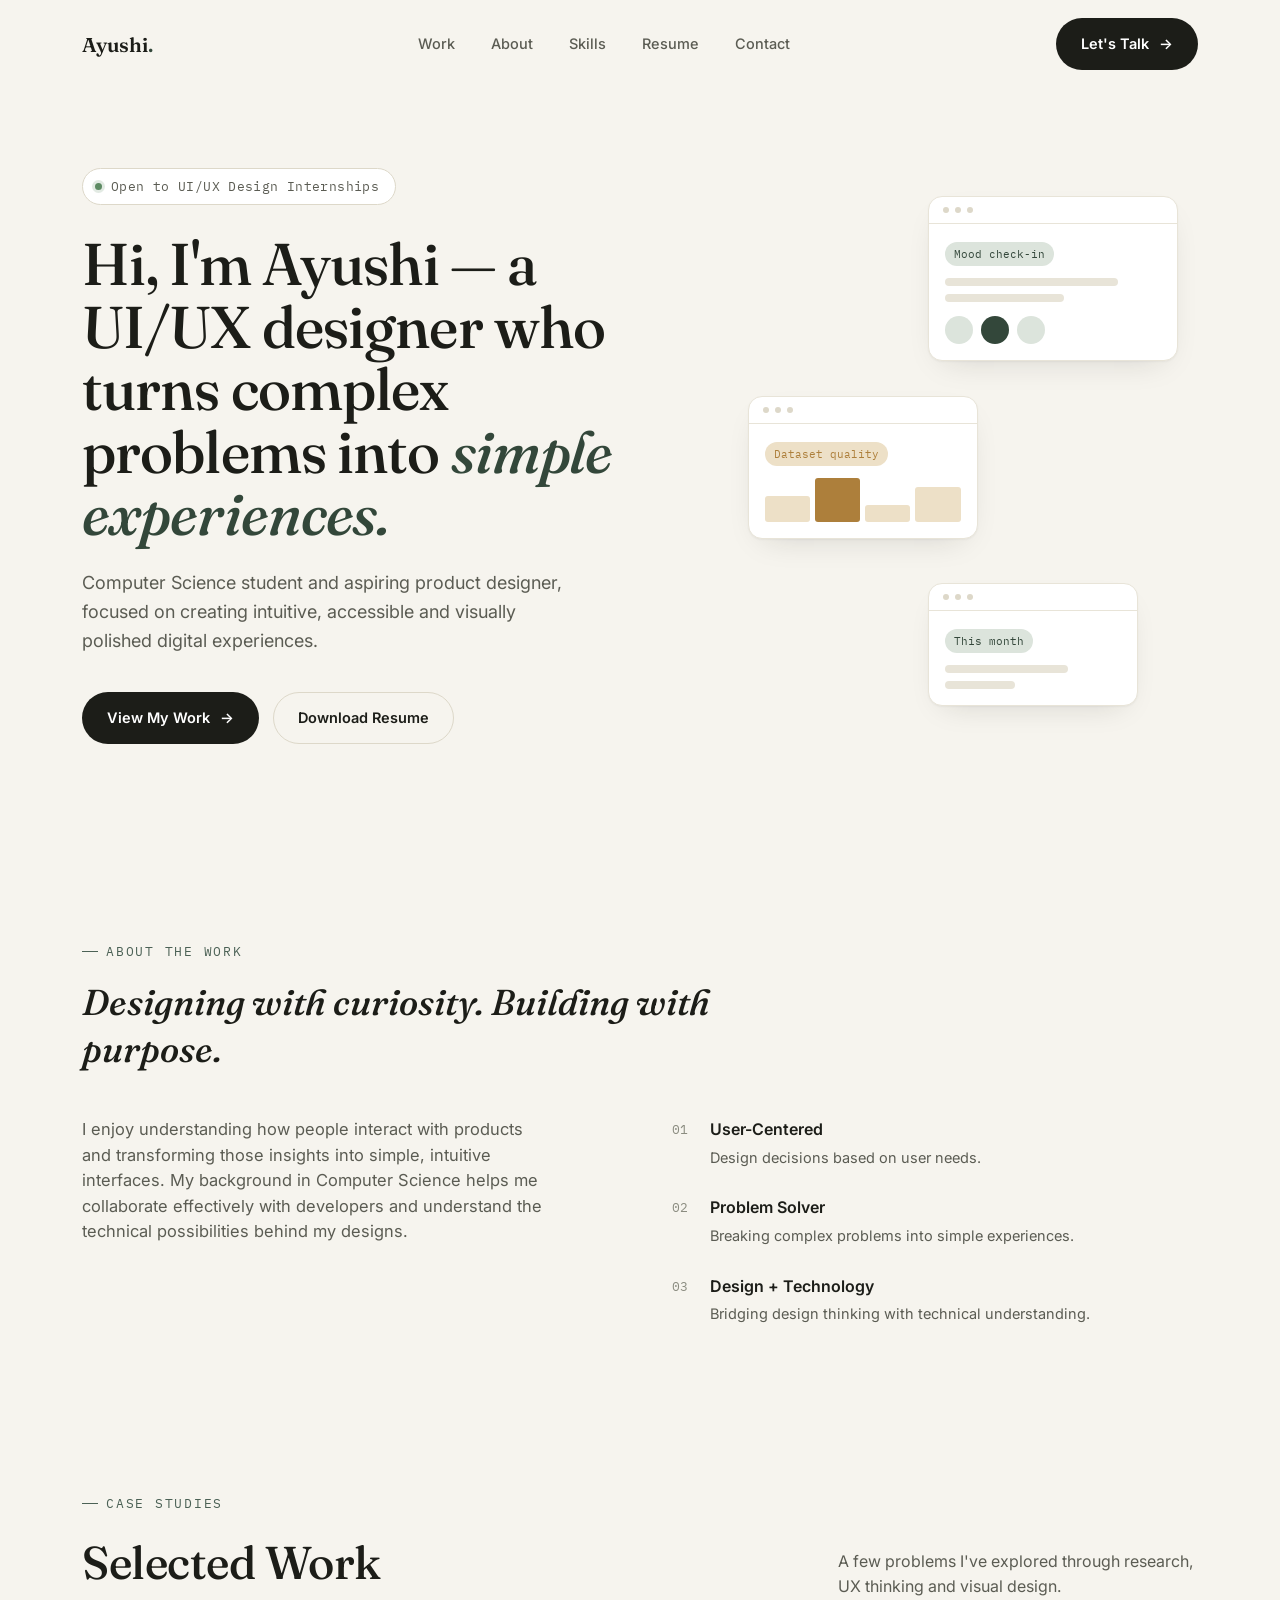
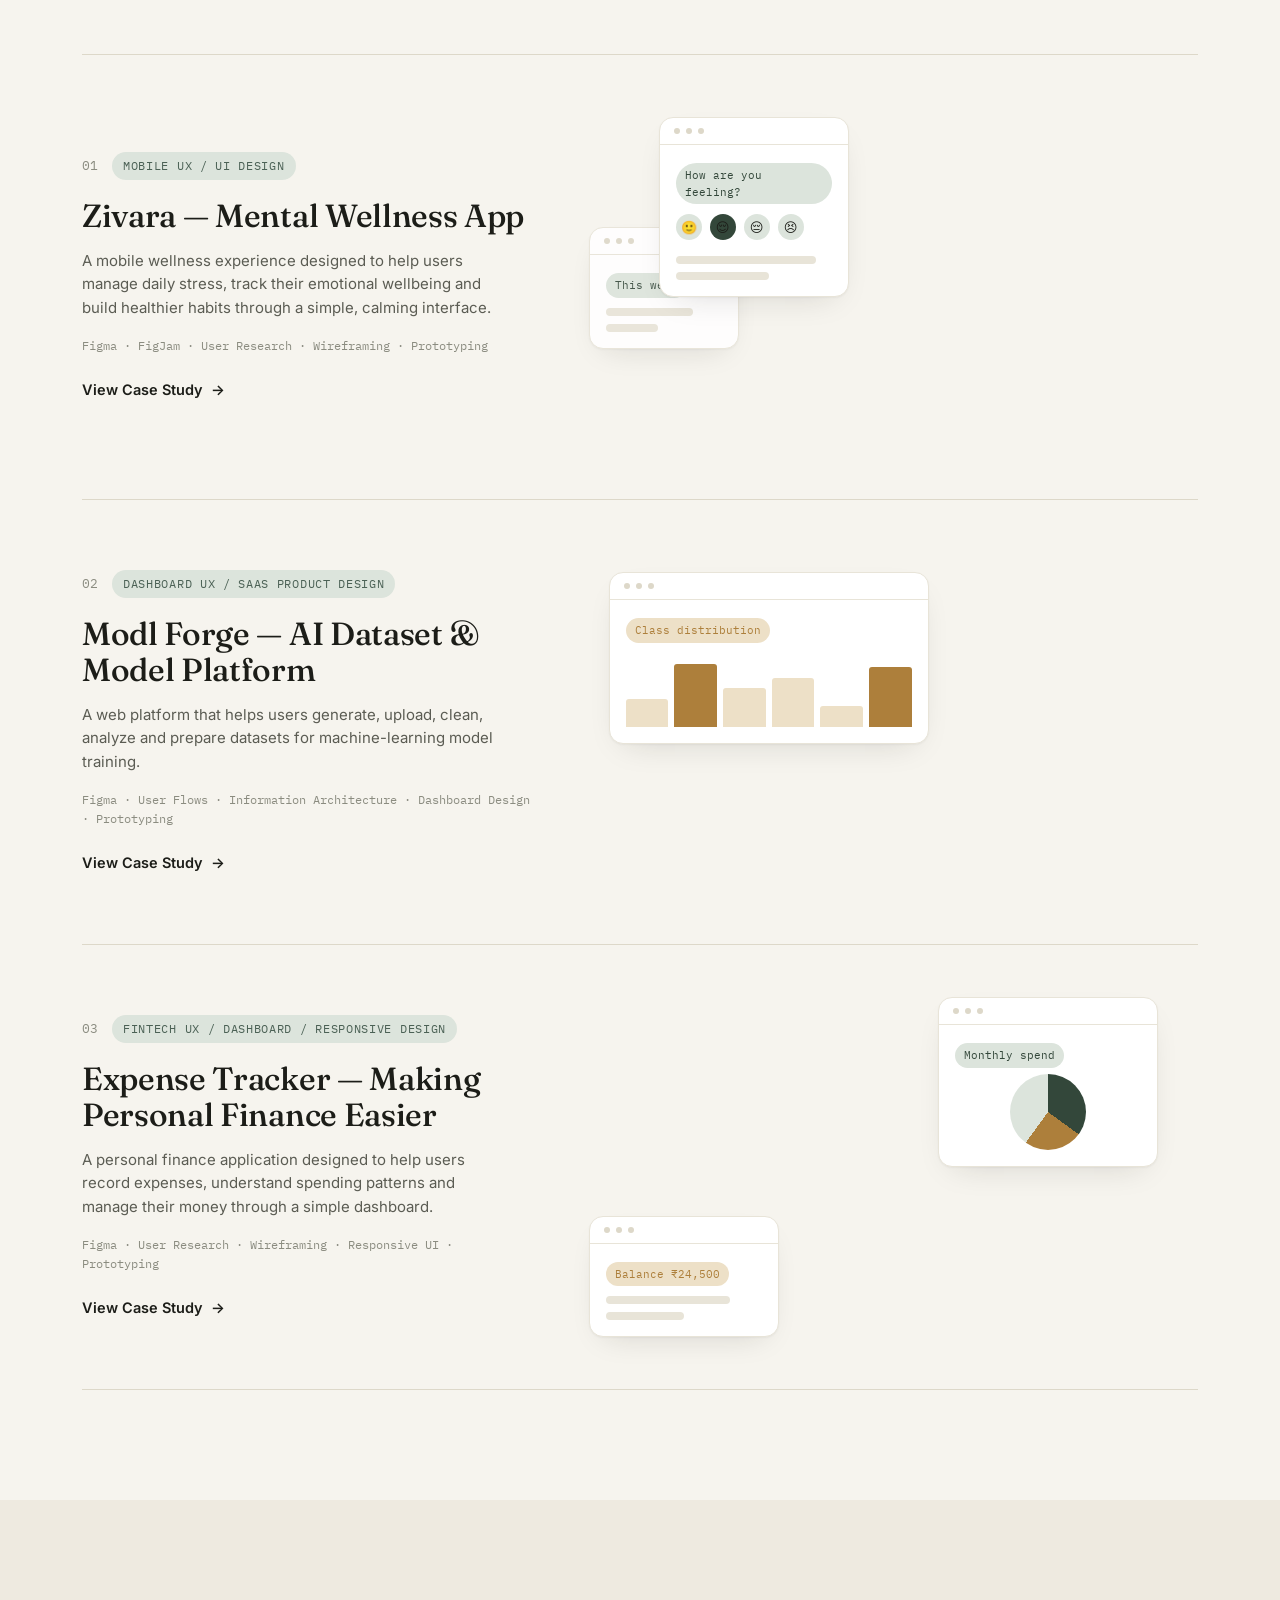
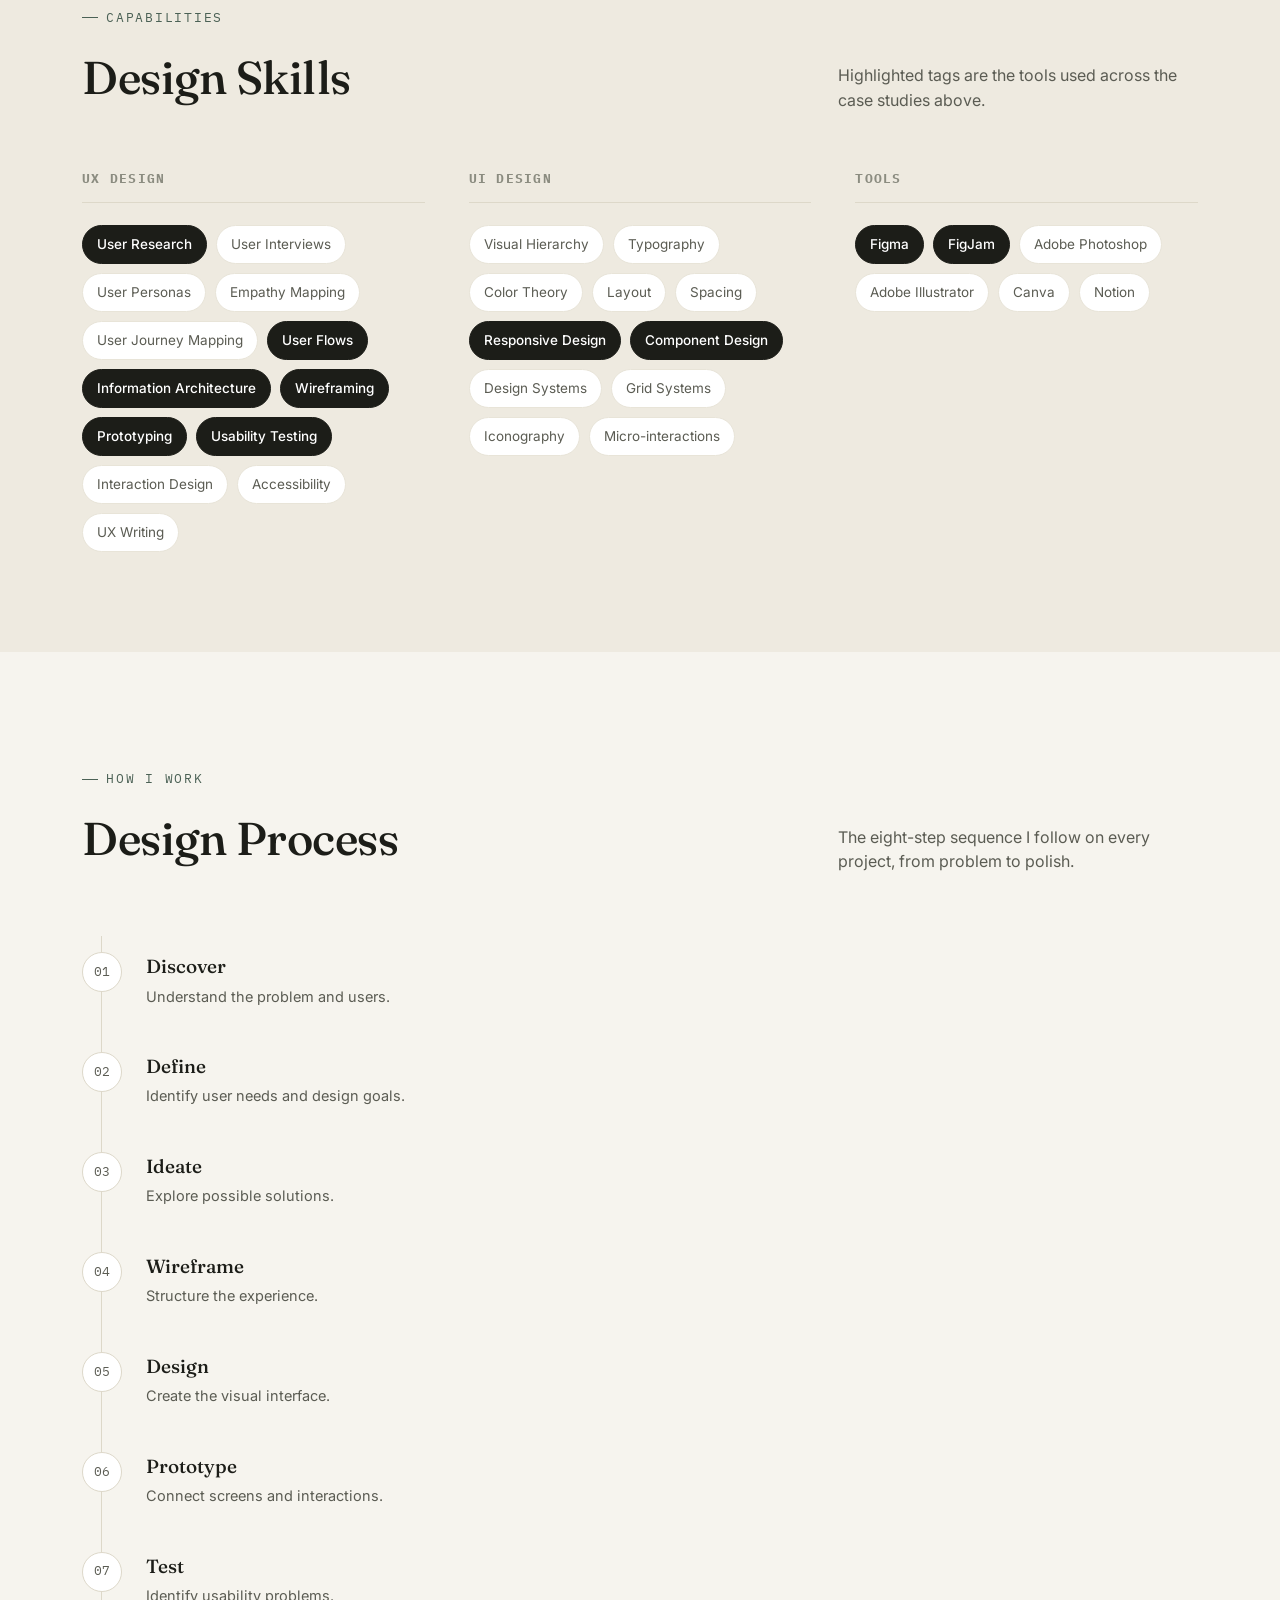
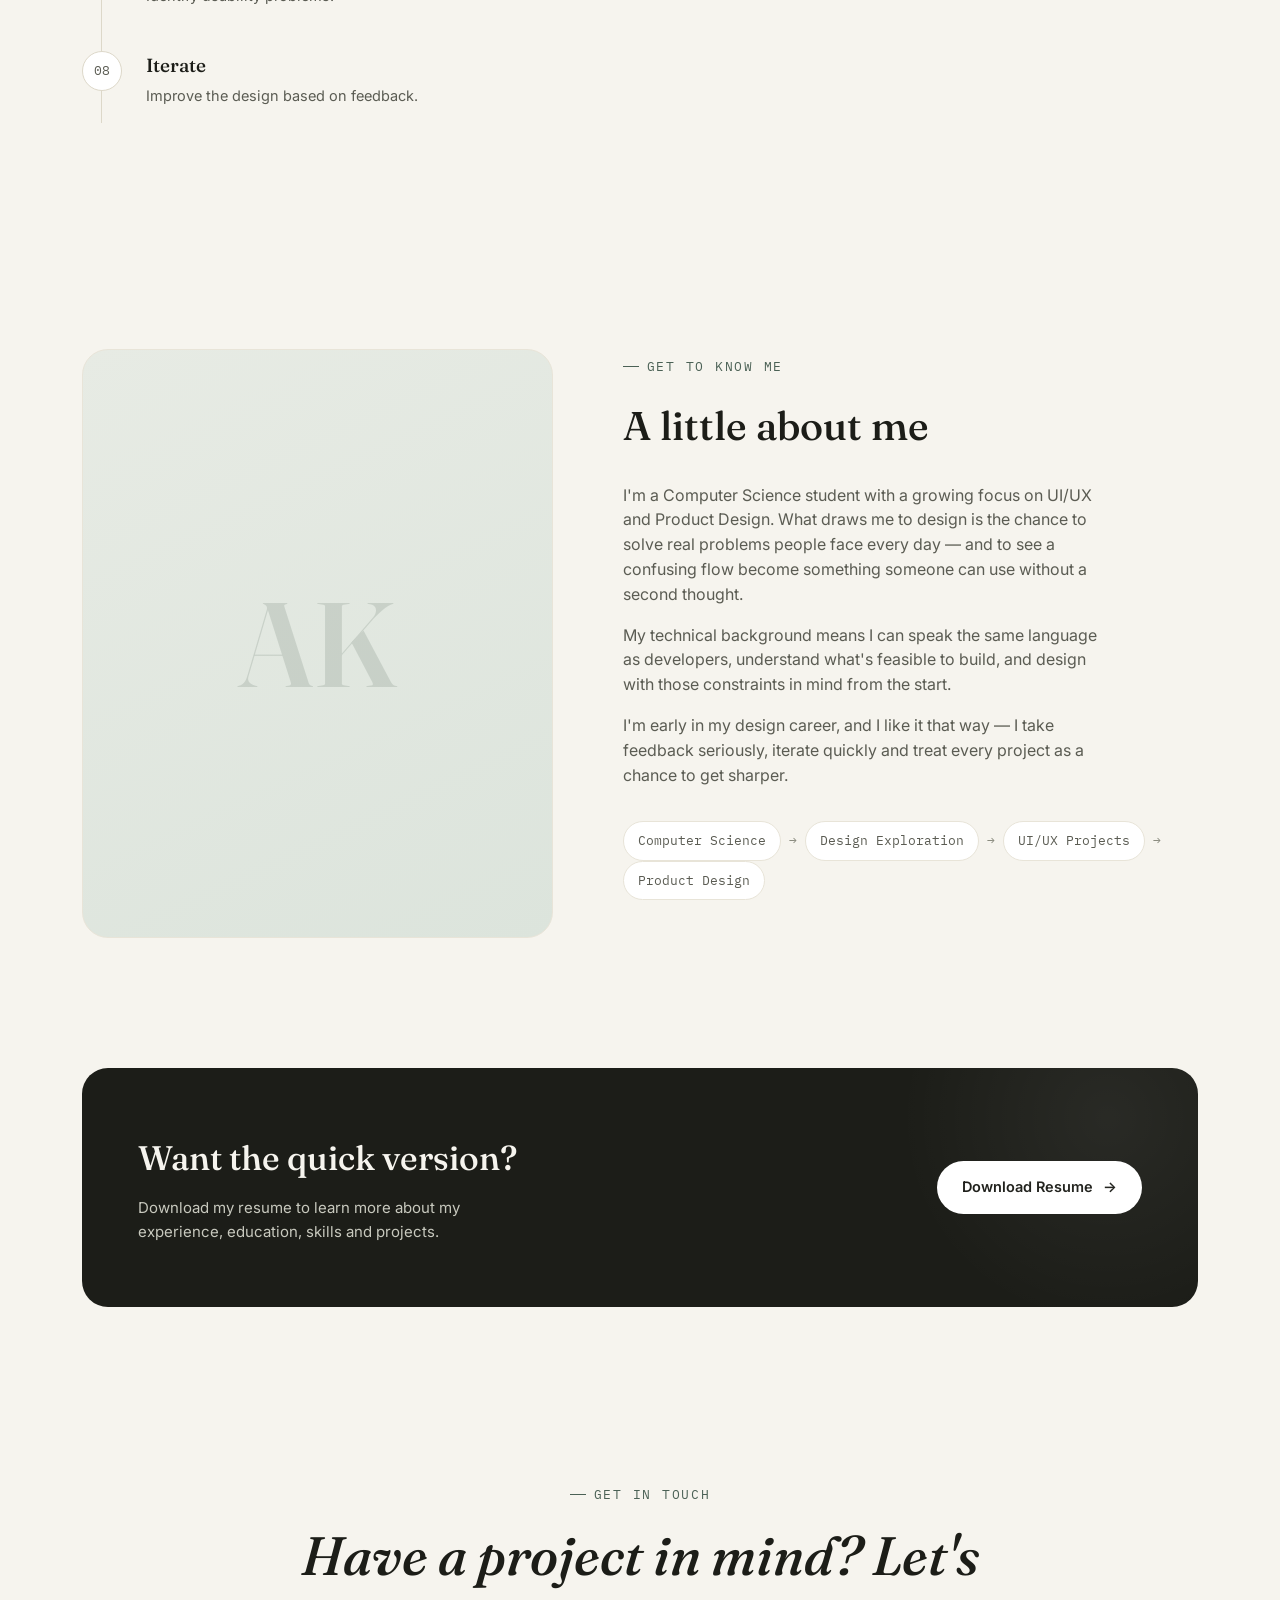
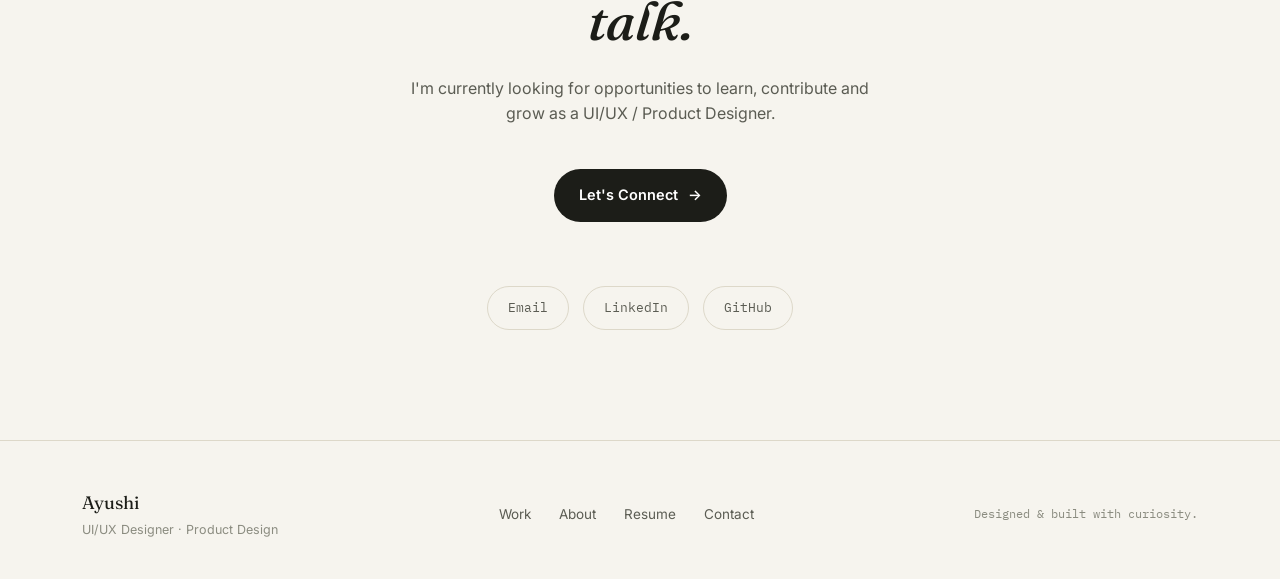
==== commit 540fe3d5: "Remove UI explorations and update contact info Removed UI explorations section and updated contact e" ====
--- a/index.html
+++ b/index.html
@@ -239,61 +239,7 @@
     </div>
   </section>
 
-  <!-- ============ UI EXPLORATIONS ============ -->
-  <section class="explorations">
-    <div class="wrap">
-      <div class="section-head reveal">
-        <div>
-          <span class="eyebrow">Explorations</span>
-          <h2>UI Explorations</h2>
-        </div>
-        <p>Small experiments where I explore visual design, interaction and interface patterns.</p>
-      </div>
-
-      <div class="explore-grid reveal-stagger">
-        <div class="explore-card reveal" style="--i:0">
-          <div class="explore-thumb thumb-1"><div class="bar thumb-line" style="background:rgba(255,255,255,.6)"></div></div>
-          <h3>Banking Dashboard</h3>
-          <div class="explore-tags"><span>Web</span><span>Dashboard</span></div>
-        </div>
-        <div class="explore-card reveal" style="--i:1">
-          <div class="explore-thumb thumb-2"><div class="thumb-dot" style="background:rgba(255,255,255,.85)"></div></div>
-          <h3>Music Player</h3>
-          <div class="explore-tags"><span>Mobile</span><span>Interaction</span></div>
-        </div>
-        <div class="explore-card reveal" style="--i:2">
-          <div class="explore-thumb thumb-3"><div class="bar thumb-line" style="background:rgba(255,255,255,.7)"></div></div>
-          <h3>Travel Booking App</h3>
-          <div class="explore-tags"><span>Mobile</span><span>Visual Design</span></div>
-        </div>
-        <div class="explore-card reveal" style="--i:3">
-          <div class="explore-thumb thumb-4"><div class="thumb-dot" style="background:rgba(255,255,255,.8)"></div></div>
-          <h3>Food Delivery App</h3>
-          <div class="explore-tags"><span>Mobile</span><span>Web</span></div>
-        </div>
-        <div class="explore-card reveal" style="--i:4">
-          <div class="explore-thumb thumb-5"><div class="bar thumb-line" style="background:rgba(255,255,255,.7)"></div></div>
-          <h3>Mobile Banking App</h3>
-          <div class="explore-tags"><span>Mobile</span><span>Dashboard</span></div>
-        </div>
-        <div class="explore-card reveal" style="--i:5">
-          <div class="explore-thumb thumb-6"><div class="thumb-dot" style="background:rgba(255,255,255,.85)"></div></div>
-          <h3>AI Chat Interface</h3>
-          <div class="explore-tags"><span>Web</span><span>Interaction</span></div>
-        </div>
-        <div class="explore-card reveal" style="--i:6">
-          <div class="explore-thumb thumb-7"><div class="bar thumb-line" style="background:rgba(255,255,255,.7)"></div></div>
-          <h3>Productivity Dashboard</h3>
-          <div class="explore-tags"><span>Web</span><span>Dashboard</span></div>
-        </div>
-        <div class="explore-card reveal" style="--i:7">
-          <div class="explore-thumb thumb-8"><div class="thumb-dot" style="background:rgba(255,255,255,.8)"></div></div>
-          <h3>E-commerce Product Page</h3>
-          <div class="explore-tags"><span>Web</span><span>Visual Design</span></div>
-        </div>
-      </div>
-    </div>
-  </section>
+ 
 
   <!-- ============ SKILLS ============ -->
   <section class="skills" id="skills">
@@ -422,13 +368,11 @@
       <h2 class="reveal" style="margin-top:20px">Have a project in mind? Let's talk.</h2>
       <p class="contact-sub reveal">I'm currently looking for opportunities to learn, contribute and grow as a UI/UX / Product Designer.</p>
       <div class="contact-cta reveal">
-        <a href="mailto:hello@ayushi.design" class="btn btn-primary">Let's Connect <span class="btn-arrow">→</span></a>
+        <a href="ayushi.110718@gmail.com" class="btn btn-primary">Let's Connect <span class="btn-arrow">→</span></a>
       </div>
       <div class="contact-links reveal">
-        <a href="mailto:hello@ayushi.design">Email</a>
+        <a href="ayushi.110718@gmail.com">Email</a>
         <a href="https://linkedin.com" target="_blank" rel="noopener">LinkedIn</a>
-        <a href="https://behance.net" target="_blank" rel="noopener">Behance</a>
-        <a href="https://dribbble.com" target="_blank" rel="noopener">Dribbble</a>
         <a href="https://github.com" target="_blank" rel="noopener">GitHub</a>
       </div>
     </div>
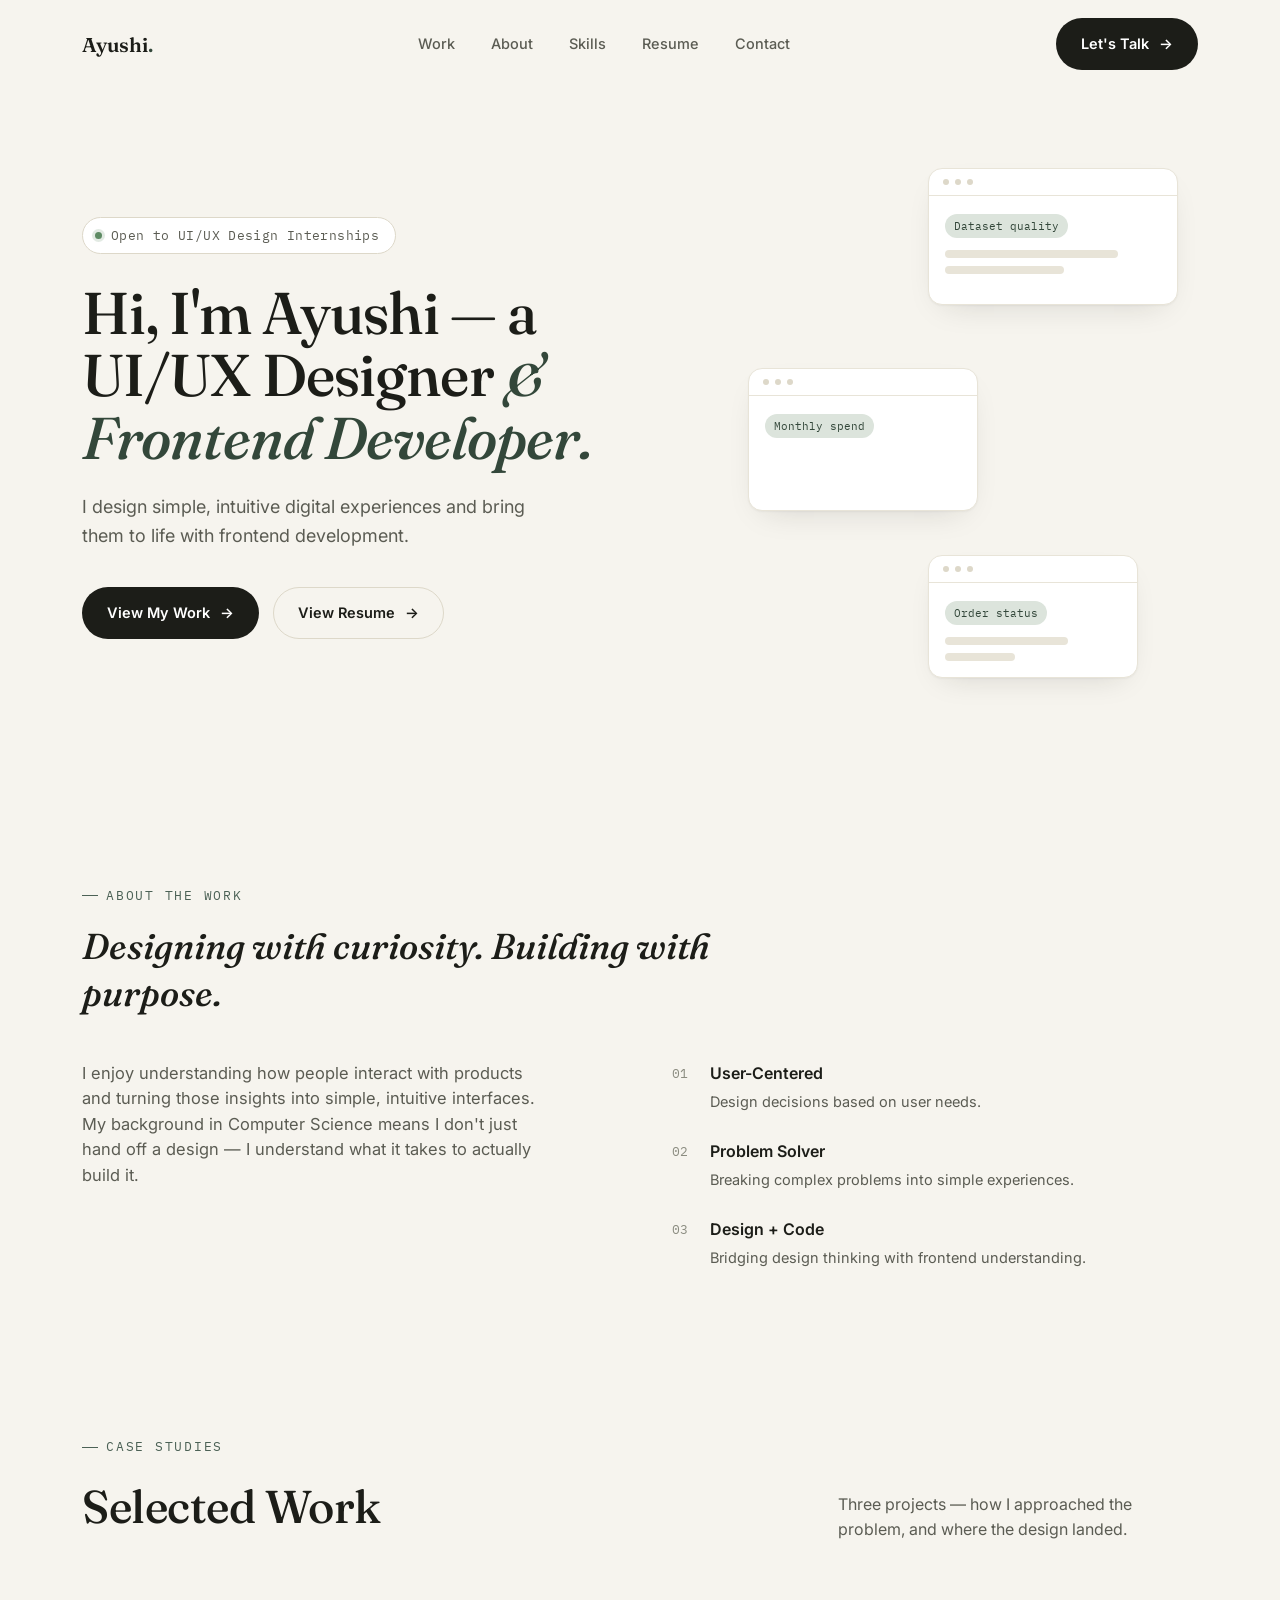
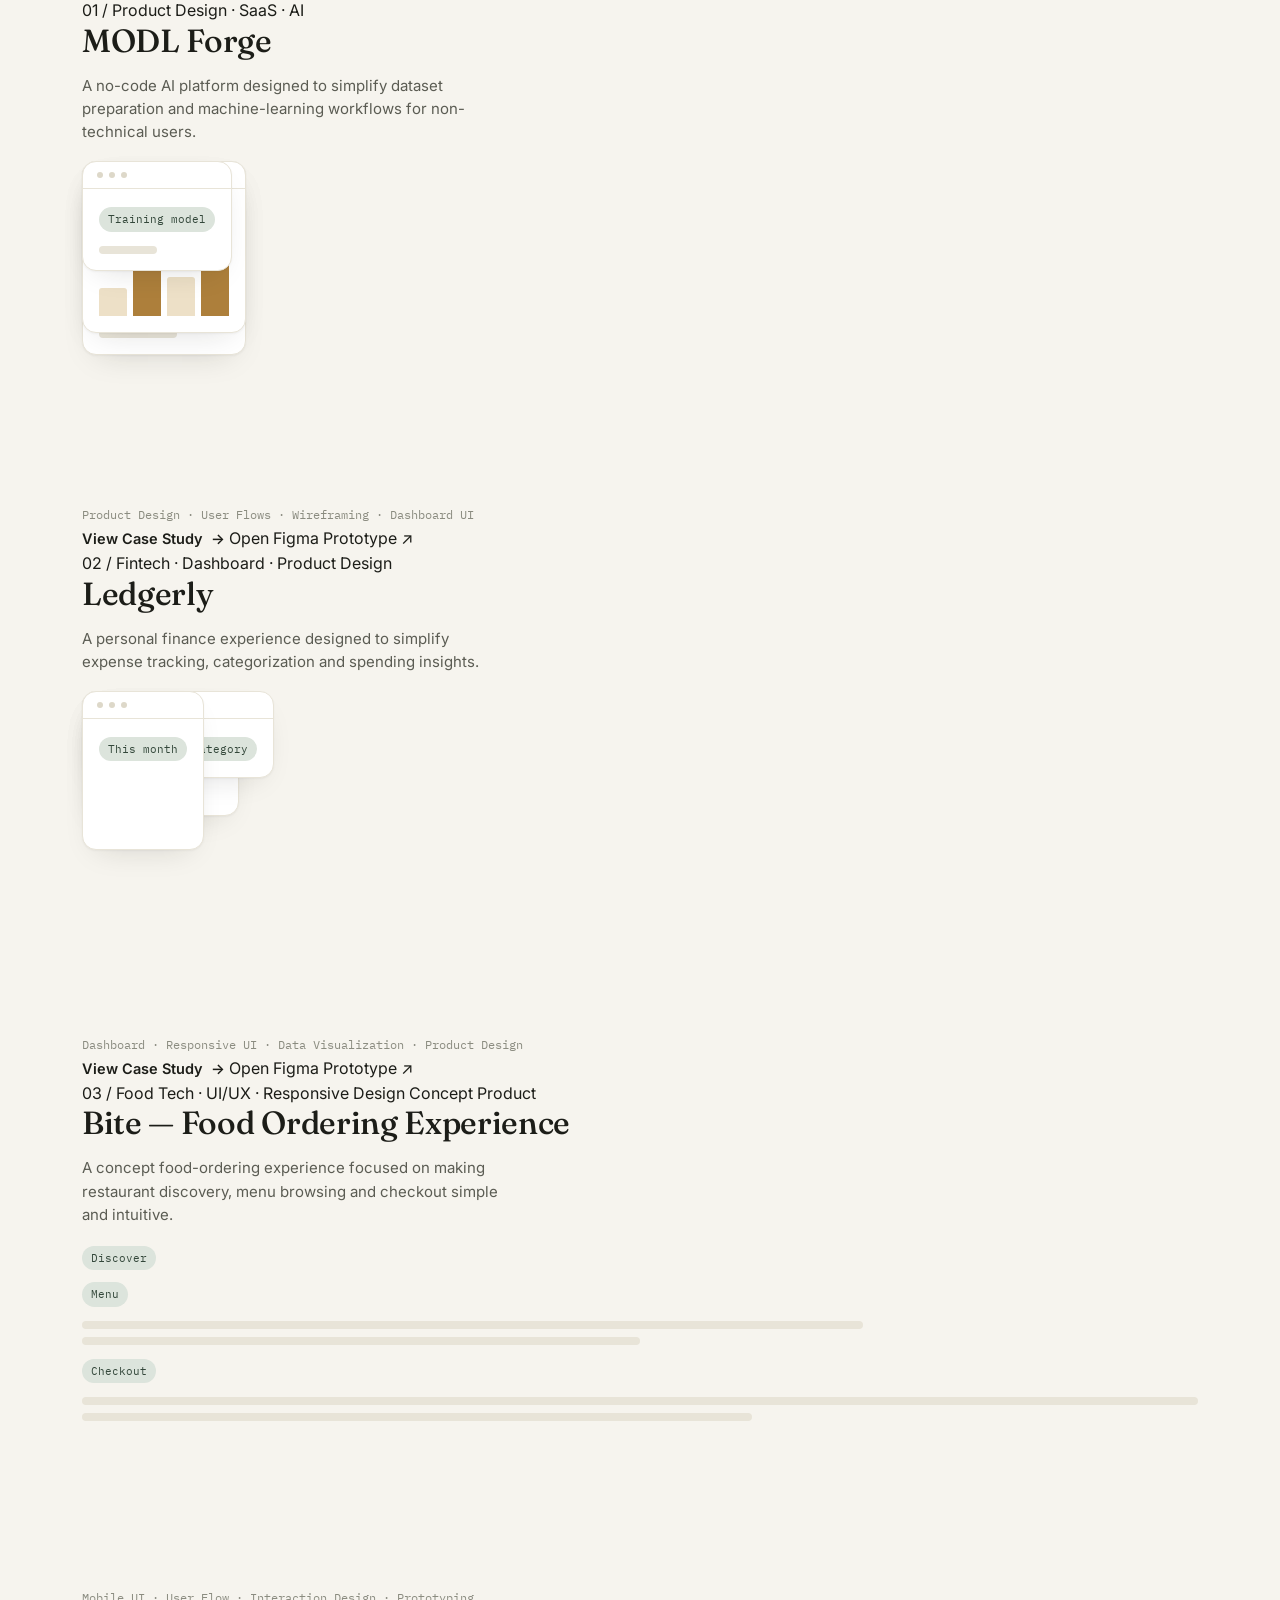
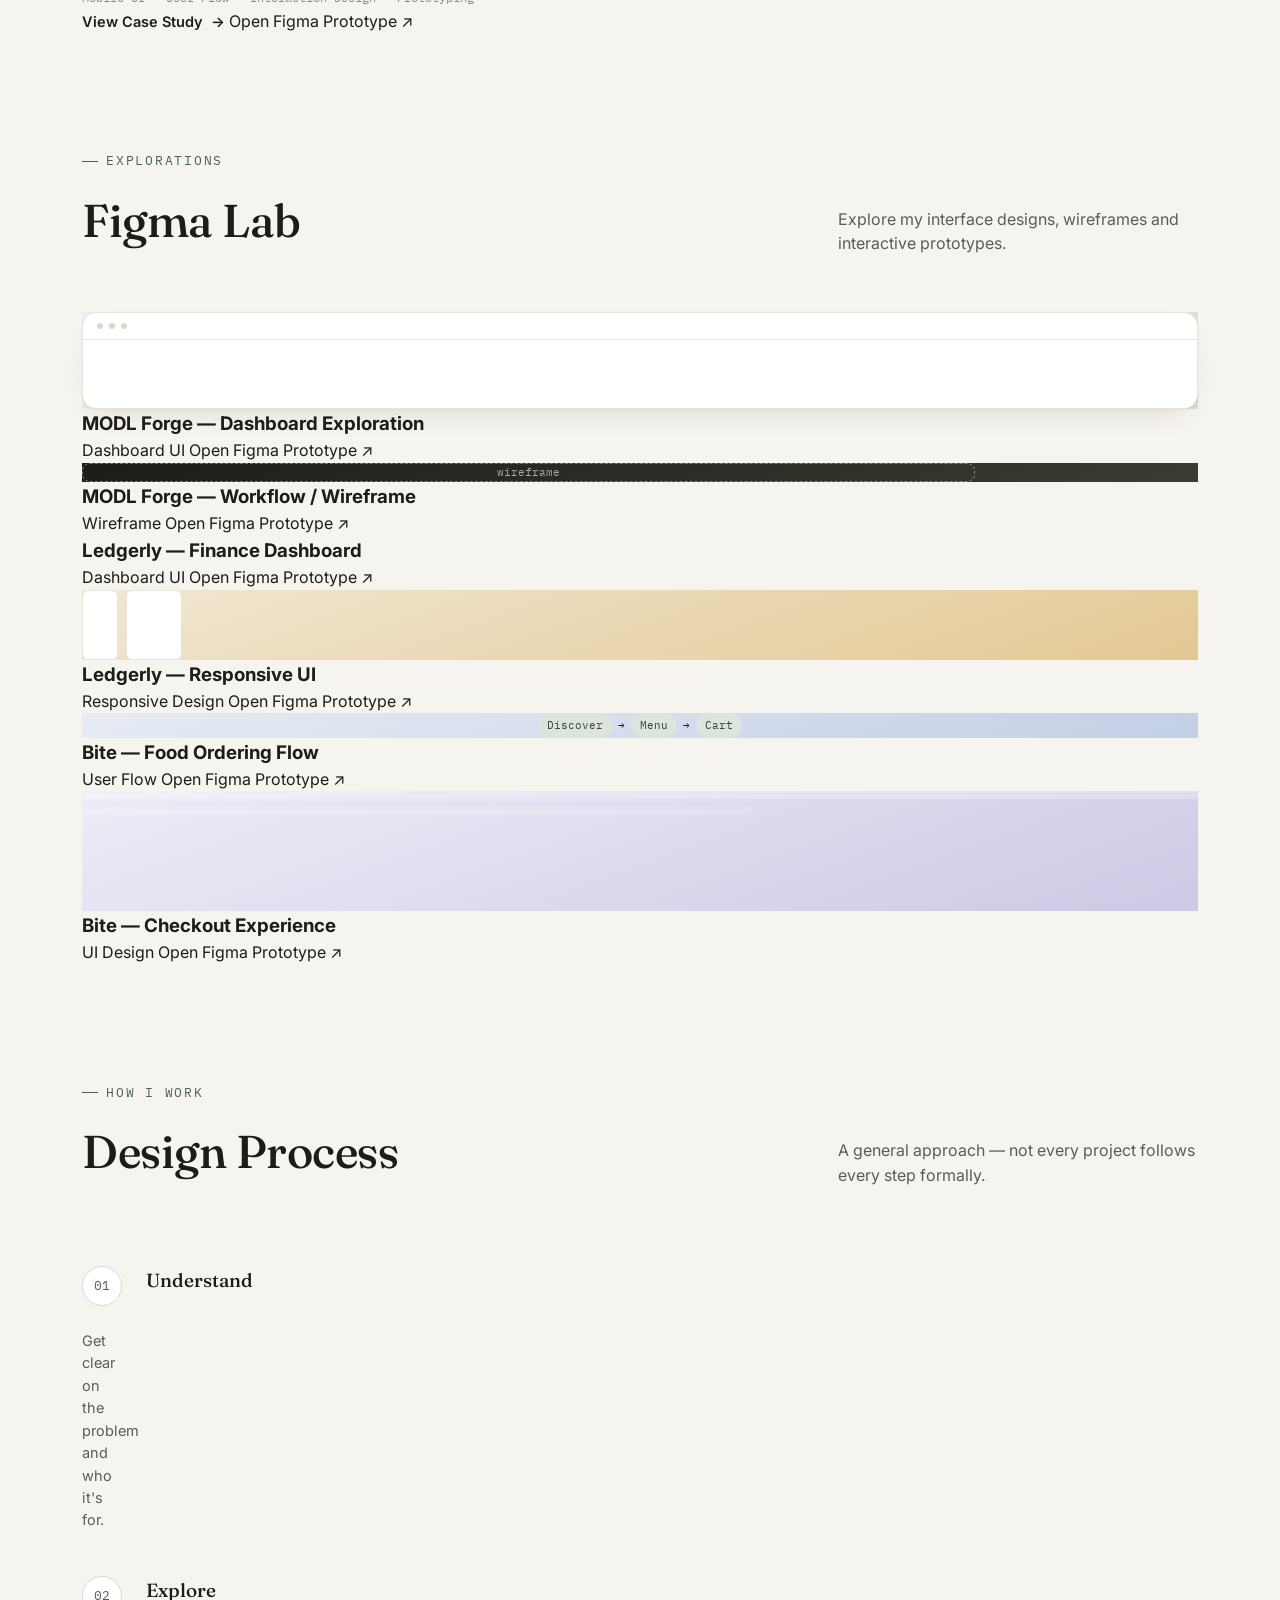
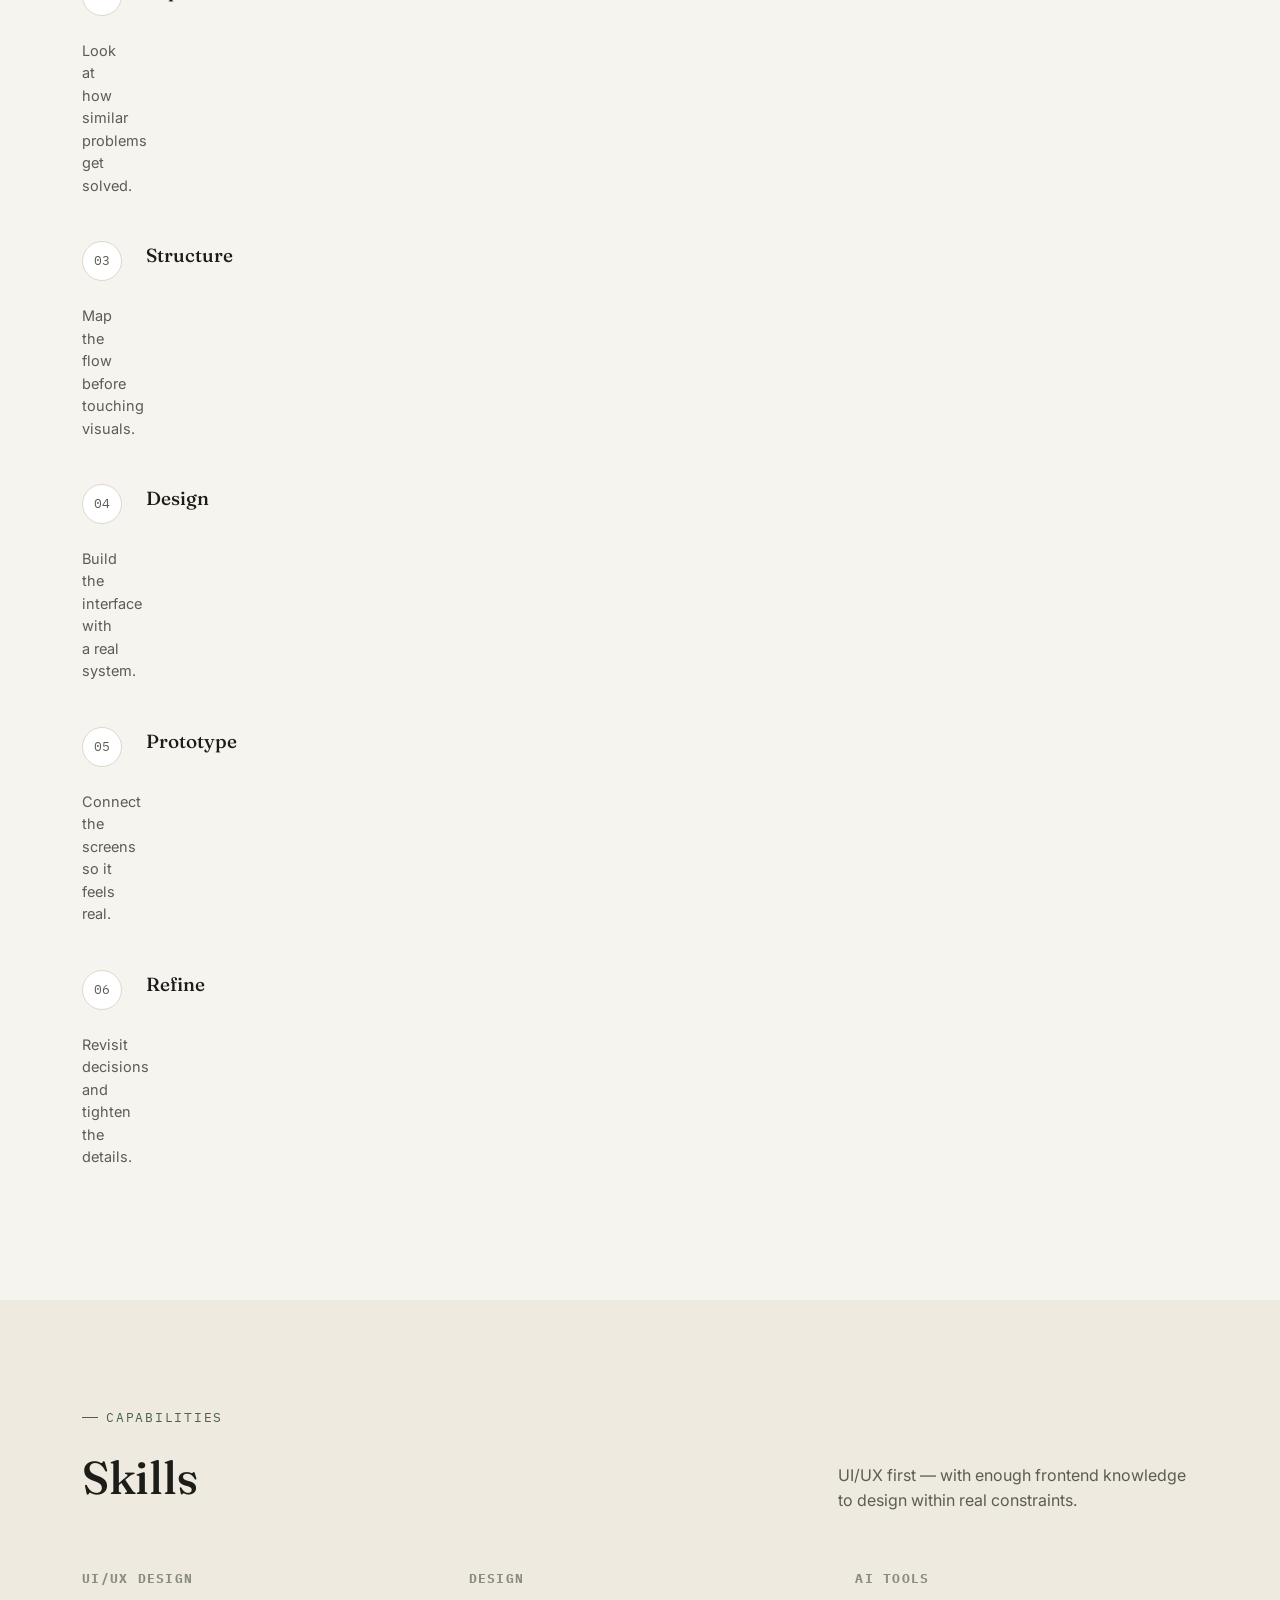
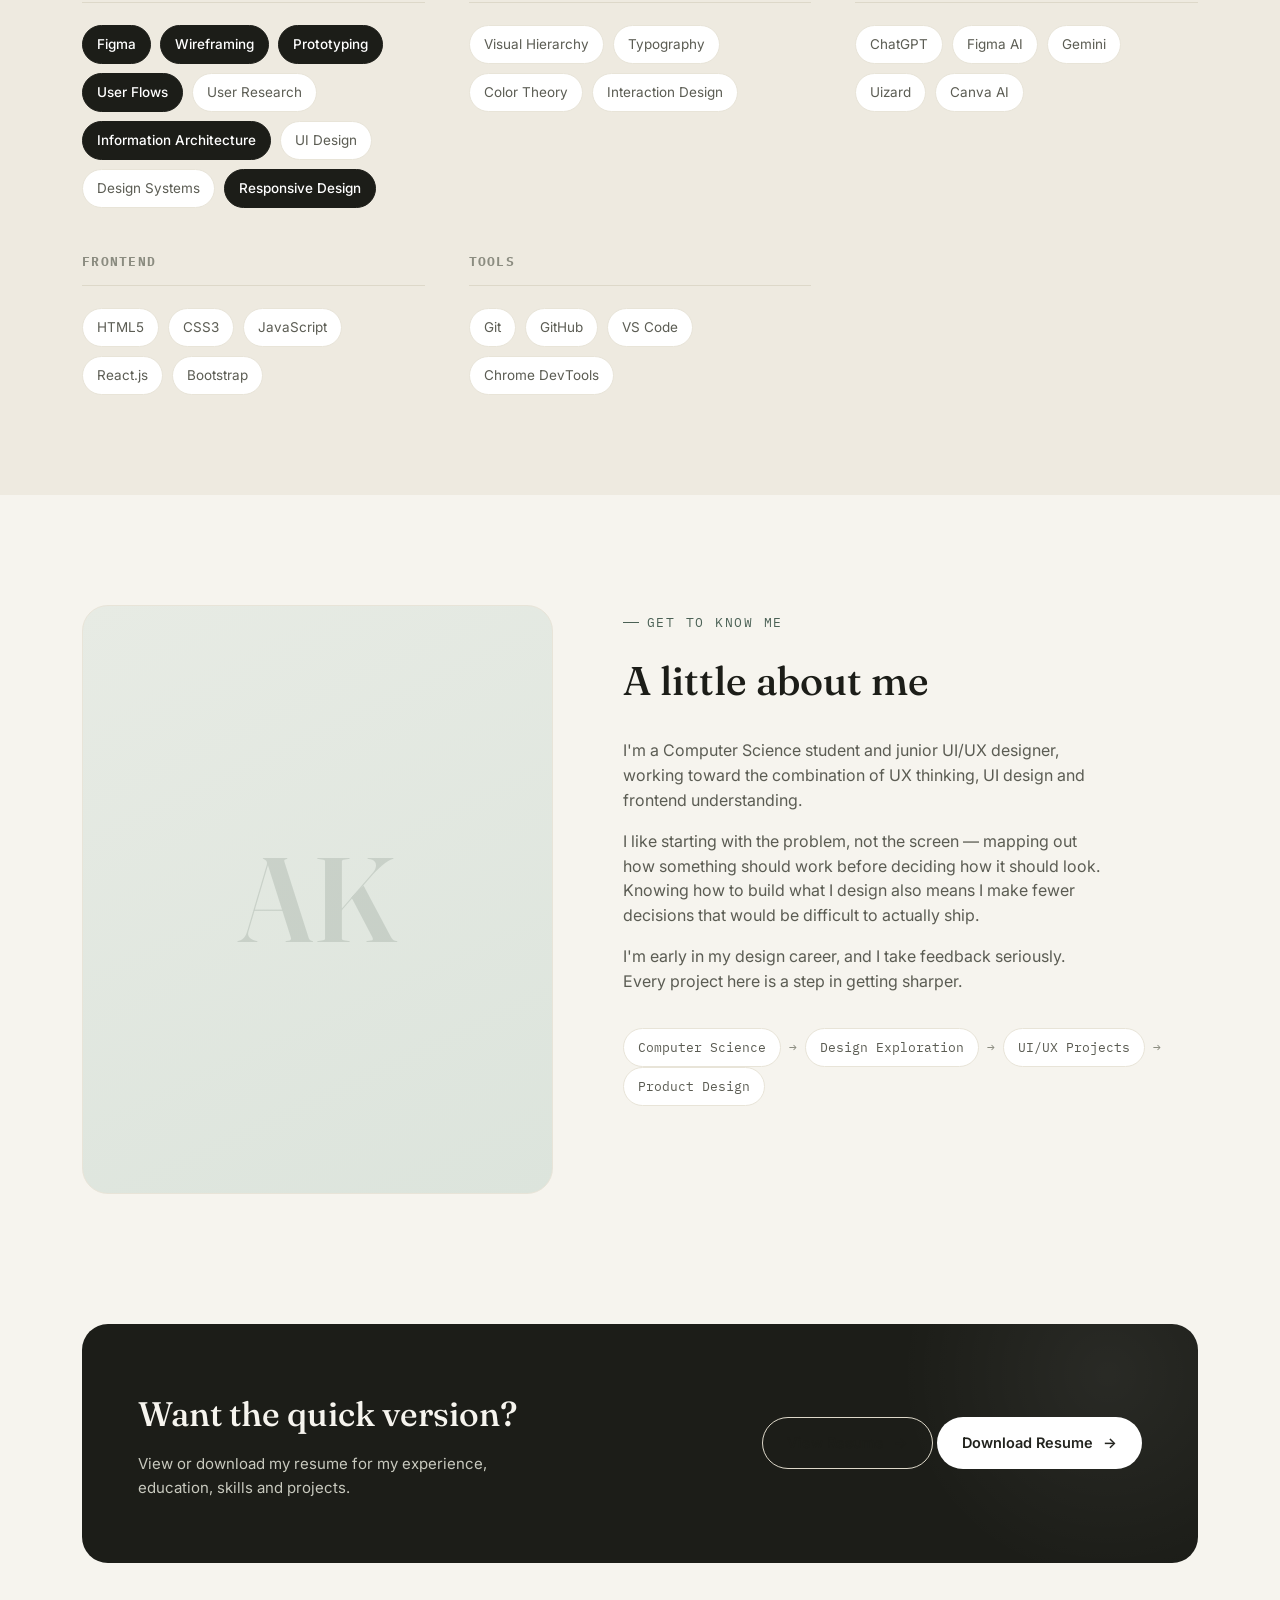
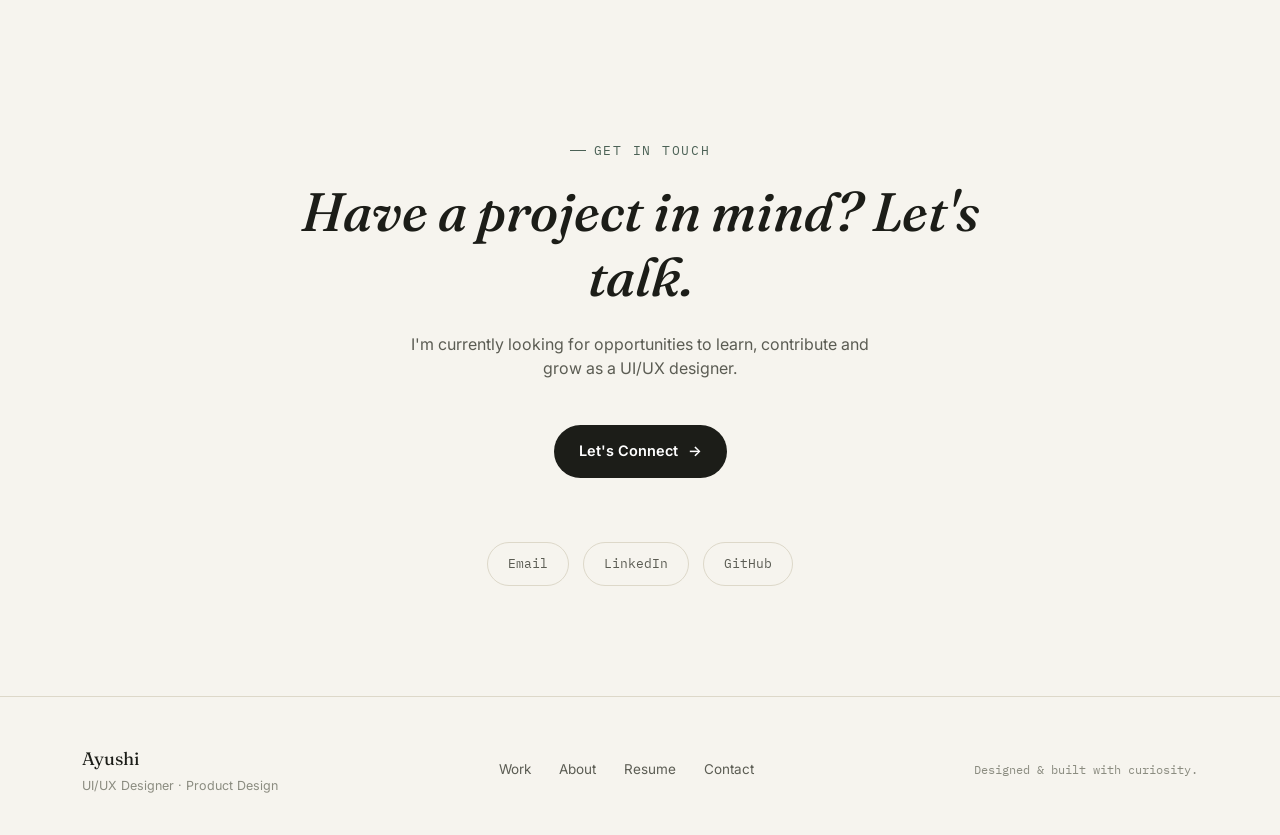
==== commit 770b8aef: "Update index.html" ====
--- a/index.html
+++ b/index.html
@@ -3,8 +3,8 @@
 <head>
 <meta charset="UTF-8">
 <meta name="viewport" content="width=device-width, initial-scale=1.0">
-<title>Ayushi — UI/UX Designer</title>
-<meta name="description" content="Ayushi — UI/UX Designer &amp; Computer Science student crafting intuitive, accessible digital experiences. Case studies in mobile UX, dashboard design and fintech.">
+<title>Ayushi — UI/UX Designer &amp; Frontend Developer</title>
+<meta name="description" content="Ayushi — UI/UX Designer &amp; Frontend Developer. Case studies in SaaS dashboard design, fintech UX and mobile product design.">
 <link rel="preconnect" href="https://fonts.googleapis.com">
 <link rel="preconnect" href="https://fonts.gstatic.com" crossorigin>
 <link href="https://fonts.googleapis.com/css2?family=Fraunces:ital,opsz,wght@0,9..144,400;0,9..144,500;0,9..144,600;1,9..144,500&family=Inter:wght@400;500;600;700&family=IBM+Plex+Mono:wght@400;500&display=swap" rel="stylesheet">
@@ -48,11 +48,11 @@
     <div class="wrap hero-grid">
       <div>
         <span class="badge"><span class="dot"></span> Open to UI/UX Design Internships</span>
-        <h1 class="hero-title reveal">Hi, I'm Ayushi — a UI/UX designer who turns complex problems into <em>simple experiences.</em></h1>
-        <p class="hero-sub reveal">Computer Science student and aspiring product designer, focused on creating intuitive, accessible and visually polished digital experiences.</p>
+        <h1 class="hero-title reveal">Hi, I'm Ayushi — a UI/UX Designer <em>&amp; Frontend Developer.</em></h1>
+        <p class="hero-sub reveal">I design simple, intuitive digital experiences and bring them to life with frontend development.</p>
         <div class="hero-actions reveal">
           <a href="#work" class="btn btn-primary">View My Work <span class="btn-arrow">→</span></a>
-          <a href="#resume" class="btn btn-ghost" data-resume>Download Resume</a>
+          <a href="#resume" class="btn btn-ghost">View Resume <span class="btn-arrow">→</span></a>
         </div>
       </div>
 
@@ -61,32 +61,28 @@
           <div class="screen hero-card hero-card--1">
             <div class="screen-head"><i></i><i></i><i></i></div>
             <div class="screen-body">
-              <span class="chip">Mood check-in</span>
+              <span class="chip">Dataset quality</span>
               <div class="bar" style="width:80%;margin-top:12px"></div>
               <div class="bar" style="width:55%"></div>
-              <div style="display:flex;gap:8px;margin-top:14px">
-                <div style="width:28px;height:28px;border-radius:50%;background:var(--pine-pale)"></div>
-                <div style="width:28px;height:28px;border-radius:50%;background:var(--pine)"></div>
-                <div style="width:28px;height:28px;border-radius:50%;background:var(--pine-pale)"></div>
-              </div>
+              <div class="progress-track" style="margin-top:14px"><div class="progress-fill" style="width:70%"></div></div>
             </div>
           </div>
           <div class="screen hero-card hero-card--2">
             <div class="screen-head"><i></i><i></i><i></i></div>
             <div class="screen-body">
-              <span class="chip" style="background:var(--brass-pale);color:var(--brass)">Dataset quality</span>
+              <span class="chip">Monthly spend</span>
               <div style="display:flex;align-items:flex-end;gap:5px;height:44px;margin-top:12px">
-                <div style="flex:1;height:60%;background:var(--brass-pale);border-radius:3px"></div>
-                <div style="flex:1;height:100%;background:var(--brass);border-radius:3px"></div>
-                <div style="flex:1;height:40%;background:var(--brass-pale);border-radius:3px"></div>
-                <div style="flex:1;height:80%;background:var(--brass-pale);border-radius:3px"></div>
+                <div style="flex:1;height:60%;background:var(--accent-pale);border-radius:3px"></div>
+                <div style="flex:1;height:100%;background:var(--accent);border-radius:3px"></div>
+                <div style="flex:1;height:40%;background:var(--accent-pale);border-radius:3px"></div>
+                <div style="flex:1;height:80%;background:var(--accent-pale);border-radius:3px"></div>
               </div>
             </div>
           </div>
           <div class="screen hero-card hero-card--3">
             <div class="screen-head"><i></i><i></i><i></i></div>
             <div class="screen-body">
-              <span class="chip">This month</span>
+              <span class="chip">Order status</span>
               <div class="bar" style="width:70%;margin-top:12px"></div>
               <div class="bar" style="width:40%"></div>
             </div>
@@ -104,7 +100,7 @@
         <h2 style="margin-top:18px">Designing with curiosity. Building with purpose.</h2>
       </div>
       <div class="intro-body">
-        <p class="intro-text reveal">I enjoy understanding how people interact with products and transforming those insights into simple, intuitive interfaces. My background in Computer Science helps me collaborate effectively with developers and understand the technical possibilities behind my designs.</p>
+        <p class="intro-text reveal">I enjoy understanding how people interact with products and turning those insights into simple, intuitive interfaces. My background in Computer Science means I don't just hand off a design — I understand what it takes to actually build it.</p>
         <div class="intro-highlights reveal-stagger">
           <div class="highlight reveal" style="--i:0">
             <span class="highlight-num">01</span>
@@ -116,7 +112,7 @@
           </div>
           <div class="highlight reveal" style="--i:2">
             <span class="highlight-num">03</span>
-            <div><h3>Design + Technology</h3><p>Bridging design thinking with technical understanding.</p></div>
+            <div><h3>Design + Code</h3><p>Bridging design thinking with frontend understanding.</p></div>
           </div>
         </div>
       </div>
@@ -131,106 +127,156 @@
           <span class="eyebrow">Case studies</span>
           <h2>Selected Work</h2>
         </div>
-        <p>A few problems I've explored through research, UX thinking and visual design.</p>
+        <p>Three projects — how I approached the problem, and where the design landed.</p>
       </div>
 
       <div class="work-list">
 
-        <!-- Zivara -->
-        <article class="work-item reveal">
-          <div>
-            <div class="work-meta-top">
-              <span class="work-index">01</span>
-              <span class="work-cat">Mobile UX / UI Design</span>
-            </div>
-            <h3 class="work-title">Zivara — Mental Wellness App</h3>
-            <p class="work-desc">A mobile wellness experience designed to help users manage daily stress, track their emotional wellbeing and build healthier habits through a simple, calming interface.</p>
-            <p class="work-tools">Figma · FigJam · User Research · Wireframing · Prototyping</p>
-            <a href="case-study-zivara.html" class="work-link">View Case Study <span class="btn-arrow">→</span></a>
-          </div>
-          <div class="work-visual viz-zivara">
-            <div class="screen screen--main">
-              <div class="screen-head"><i></i><i></i><i></i></div>
-              <div class="screen-body">
-                <span class="chip">How are you feeling?</span>
-                <div class="mood-row">
-                  <div class="mood-dot">🙂</div>
-                  <div class="mood-dot active">😌</div>
-                  <div class="mood-dot">😔</div>
-                  <div class="mood-dot">😣</div>
-                </div>
-                <div class="bar" style="margin-top:16px;width:90%"></div>
-                <div class="bar" style="width:60%"></div>
-              </div>
-            </div>
-            <div class="screen screen--side">
-              <div class="screen-head"><i></i><i></i><i></i></div>
-              <div class="screen-body">
-                <span class="chip">This week</span>
-                <div class="bar" style="margin-top:10px;width:75%"></div>
-                <div class="bar" style="width:45%"></div>
-              </div>
+        <!-- MODL Forge -->
+        <article class="work-block reveal">
+          <div class="work-block-head">
+            <div class="work-eyebrow">
+              <span class="num">01 /</span>
+              <span class="cat">Product Design · SaaS · AI</span>
+            </div>
+            <h3 class="work-title">MODL Forge</h3>
+            <p class="work-desc">A no-code AI platform designed to simplify dataset preparation and machine-learning workflows for non-technical users.</p>
+          </div>
+
+          <div class="work-visual viz-modl">
+            <div class="screens-row">
+              <div class="screen">
+                <div class="screen-head"><i></i><i></i><i></i></div>
+                <div class="screen-body">
+                  <span class="chip">Generate dataset</span>
+                  <div style="border:1.5px dashed var(--line);border-radius:8px;height:70px;margin-top:14px"></div>
+                  <div class="bar" style="margin-top:14px;width:60%"></div>
+                </div>
+              </div>
+              <div class="screen">
+                <div class="screen-head"><i></i><i></i><i></i></div>
+                <div class="screen-body">
+                  <span class="chip">Quality analysis</span>
+                  <div class="chart-row"><div class="chart-bar" style="height:40%"></div><div class="chart-bar hi" style="height:90%"></div><div class="chart-bar" style="height:55%"></div><div class="chart-bar hi" style="height:75%"></div></div>
+                </div>
+              </div>
+              <div class="screen">
+                <div class="screen-head"><i></i><i></i><i></i></div>
+                <div class="screen-body">
+                  <span class="chip">Training model</span>
+                  <div class="progress-track"><div class="progress-fill" style="width:64%"></div></div>
+                  <div class="bar" style="margin-top:14px;width:50%"></div>
+                </div>
+              </div>
+            </div>
+          </div>
+
+          <div class="work-foot">
+            <span class="work-tools">Product Design · User Flows · Wireframing · Dashboard UI</span>
+            <div class="work-actions">
+              <a href="case-study-modl-forge.html" class="work-link">View Case Study <span class="btn-arrow">→</span></a>
+              <a href="PASTE_MODL_FORGE_FIGMA_LINK_HERE" target="_blank" rel="noopener noreferrer" class="figma-btn" data-figma="modlForge">Open Figma Prototype ↗</a>
             </div>
           </div>
         </article>
 
-        <!-- Modl Forge -->
-        <article class="work-item reveal">
-          <div>
-            <div class="work-meta-top">
-              <span class="work-index">02</span>
-              <span class="work-cat">Dashboard UX / SaaS Product Design</span>
-            </div>
-            <h3 class="work-title">Modl Forge — AI Dataset &amp; Model Platform</h3>
-            <p class="work-desc">A web platform that helps users generate, upload, clean, analyze and prepare datasets for machine-learning model training.</p>
-            <p class="work-tools">Figma · User Flows · Information Architecture · Dashboard Design · Prototyping</p>
-            <a href="case-study-modl-forge.html" class="work-link">View Case Study <span class="btn-arrow">→</span></a>
-          </div>
-          <div class="work-visual viz-modl">
-            <div class="screen screen--main">
-              <div class="screen-head"><i></i><i></i><i></i></div>
-              <div class="screen-body">
-                <span class="chip" style="background:var(--brass-pale);color:var(--brass)">Class distribution</span>
-                <div class="chart-row">
-                  <div class="chart-bar" style="height:40%"></div>
-                  <div class="chart-bar hi" style="height:90%"></div>
-                  <div class="chart-bar" style="height:55%"></div>
-                  <div class="chart-bar" style="height:70%"></div>
-                  <div class="chart-bar" style="height:30%"></div>
-                  <div class="chart-bar hi" style="height:85%"></div>
-                </div>
-              </div>
+        <!-- Ledgerly -->
+        <article class="work-block reveal">
+          <div class="work-block-head">
+            <div class="work-eyebrow">
+              <span class="num">02 /</span>
+              <span class="cat">Fintech · Dashboard · Product Design</span>
+            </div>
+            <h3 class="work-title">Ledgerly</h3>
+            <p class="work-desc">A personal finance experience designed to simplify expense tracking, categorization and spending insights.</p>
+          </div>
+
+          <div class="work-visual viz-ledgerly">
+            <div class="screens-row">
+              <div class="screen">
+                <div class="screen-head"><i></i><i></i><i></i></div>
+                <div class="screen-body">
+                  <span class="chip">Balance ₹24,500</span>
+                  <div class="bar" style="margin-top:14px;width:70%"></div>
+                  <div class="bar" style="width:45%"></div>
+                </div>
+              </div>
+              <div class="screen">
+                <div class="screen-head"><i></i><i></i><i></i></div>
+                <div class="screen-body">
+                  <span class="chip">Spending by category</span>
+                  <div class="donut"></div>
+                </div>
+              </div>
+              <div class="screen">
+                <div class="screen-head"><i></i><i></i><i></i></div>
+                <div class="screen-body">
+                  <span class="chip">This month</span>
+                  <div style="display:flex;align-items:flex-end;gap:5px;height:60px;margin-top:12px">
+                    <div style="flex:1;height:40%;background:var(--accent-pale);border-radius:3px"></div>
+                    <div style="flex:1;height:80%;background:var(--accent);border-radius:3px"></div>
+                    <div style="flex:1;height:55%;background:var(--accent-pale);border-radius:3px"></div>
+                    <div style="flex:1;height:65%;background:var(--accent-pale);border-radius:3px"></div>
+                  </div>
+                </div>
+              </div>
+            </div>
+          </div>
+
+          <div class="work-foot">
+            <span class="work-tools">Dashboard · Responsive UI · Data Visualization · Product Design</span>
+            <div class="work-actions">
+              <a href="case-study-ledgerly.html" class="work-link">View Case Study <span class="btn-arrow">→</span></a>
+              <a href="PASTE_LEDGERLY_FIGMA_LINK_HERE" target="_blank" rel="noopener noreferrer" class="figma-btn" data-figma="ledgerly">Open Figma Prototype ↗</a>
             </div>
           </div>
         </article>
 
-        <!-- Expense Tracker -->
-        <article class="work-item reveal">
-          <div>
-            <div class="work-meta-top">
-              <span class="work-index">03</span>
-              <span class="work-cat">Fintech UX / Dashboard / Responsive Design</span>
-            </div>
-            <h3 class="work-title">Expense Tracker — Making Personal Finance Easier</h3>
-            <p class="work-desc">A personal finance application designed to help users record expenses, understand spending patterns and manage their money through a simple dashboard.</p>
-            <p class="work-tools">Figma · User Research · Wireframing · Responsive UI · Prototyping</p>
-            <a href="case-study-expense-tracker.html" class="work-link">View Case Study <span class="btn-arrow">→</span></a>
-          </div>
-          <div class="work-visual viz-expense">
-            <div class="screen screen--main">
-              <div class="screen-head"><i></i><i></i><i></i></div>
-              <div class="screen-body">
-                <span class="chip">Monthly spend</span>
-                <div class="donut"></div>
-              </div>
-            </div>
-            <div class="screen screen--side">
-              <div class="screen-head"><i></i><i></i><i></i></div>
-              <div class="screen-body">
-                <span class="chip" style="background:var(--brass-pale);color:var(--brass)">Balance ₹24,500</span>
-                <div class="bar" style="margin-top:10px;width:80%"></div>
-                <div class="bar" style="width:50%"></div>
-              </div>
+        <!-- Bite -->
+        <article class="work-block reveal">
+          <div class="work-block-head">
+            <div class="work-eyebrow">
+              <span class="num">03 /</span>
+              <span class="cat">Food Tech · UI/UX · Responsive Design</span>
+              <span class="concept-badge">Concept Product</span>
+            </div>
+            <h3 class="work-title">Bite — Food Ordering Experience</h3>
+            <p class="work-desc">A concept food-ordering experience focused on making restaurant discovery, menu browsing and checkout simple and intuitive.</p>
+          </div>
+
+          <div class="work-visual viz-bite">
+            <div class="screens-row">
+              <div class="phone">
+                <div class="screen-inner">
+                  <span class="chip">Discover</span>
+                  <div class="food-thumb" style="margin-top:10px"></div>
+                  <div class="food-thumb"></div>
+                </div>
+              </div>
+              <div class="phone">
+                <div class="screen-inner">
+                  <span class="chip">Menu</span>
+                  <div class="bar" style="margin-top:14px;width:70%"></div>
+                  <div class="bar" style="width:50%"></div>
+                  <div class="food-thumb" style="margin-top:12px"></div>
+                </div>
+              </div>
+              <div class="phone">
+                <div class="screen-inner">
+                  <span class="chip">Checkout</span>
+                  <div class="bar" style="margin-top:14px"></div>
+                  <div class="bar" style="width:60%"></div>
+                  <div class="progress-track" style="margin-top:14px"><div class="progress-fill" style="width:85%"></div></div>
+                </div>
+              </div>
+            </div>
+          </div>
+
+          <div class="work-foot">
+            <span class="work-tools">Mobile UI · User Flow · Interaction Design · Prototyping</span>
+            <div class="work-actions">
+              <a href="case-study-bite.html" class="work-link">View Case Study <span class="btn-arrow">→</span></a>
+              <a href="PASTE_BITE_FIGMA_LINK_HERE" target="_blank" rel="noopener noreferrer" class="figma-btn" data-figma="bite">Open Figma Prototype ↗</a>
             </div>
           </div>
         </article>
@@ -239,7 +285,120 @@
     </div>
   </section>
 
- 
+  <!-- ============ FIGMA LAB ============ -->
+  <section class="figma-lab">
+    <div class="wrap">
+      <div class="section-head reveal">
+        <div>
+          <span class="eyebrow">Explorations</span>
+          <h2>Figma Lab</h2>
+        </div>
+        <p>Explore my interface designs, wireframes and interactive prototypes.</p>
+      </div>
+
+      <div class="figma-grid reveal-stagger">
+        <div class="figma-item reveal" style="--i:0">
+          <div class="figma-thumb thumb-1">
+            <div class="screen" style="width:100%"><div class="screen-head"><i></i><i></i><i></i></div><div class="screen-body"><div class="chart-row" style="height:36px"><div class="chart-bar hi" style="height:80%"></div><div class="chart-bar" style="height:50%"></div><div class="chart-bar" style="height:65%"></div></div></div></div>
+          </div>
+          <div class="figma-info">
+            <h3>MODL Forge — Dashboard Exploration</h3>
+            <span class="figma-type">Dashboard UI</span>
+            <a href="PASTE_MODL_FORGE_FIGMA_LINK_HERE" target="_blank" rel="noopener noreferrer" class="figma-btn" data-figma="modlForge">Open Figma Prototype ↗</a>
+          </div>
+        </div>
+
+        <div class="figma-item reveal" style="--i:1">
+          <div class="figma-thumb thumb-2">
+            <div style="width:80%;height:80%;border:1.5px dashed rgba(255,255,255,.4);border-radius:8px;display:flex;align-items:center;justify-content:center">
+              <span class="font-mono" style="color:rgba(255,255,255,.6);font-size:11px">wireframe</span>
+            </div>
+          </div>
+          <div class="figma-info">
+            <h3>MODL Forge — Workflow / Wireframe</h3>
+            <span class="figma-type">Wireframe</span>
+            <a href="PASTE_MODL_FORGE_FIGMA_LINK_HERE" target="_blank" rel="noopener noreferrer" class="figma-btn" data-figma="modlForge">Open Figma Prototype ↗</a>
+          </div>
+        </div>
+
+        <div class="figma-item reveal" style="--i:2">
+          <div class="figma-thumb thumb-4">
+            <div class="donut" style="margin:0"></div>
+          </div>
+          <div class="figma-info">
+            <h3>Ledgerly — Finance Dashboard</h3>
+            <span class="figma-type">Dashboard UI</span>
+            <a href="PASTE_LEDGERLY_FIGMA_LINK_HERE" target="_blank" rel="noopener noreferrer" class="figma-btn" data-figma="ledgerly">Open Figma Prototype ↗</a>
+          </div>
+        </div>
+
+        <div class="figma-item reveal" style="--i:3">
+          <div class="figma-thumb thumb-3">
+            <div style="display:flex;gap:8px">
+              <div style="width:36px;height:70px;background:#fff;border-radius:6px;border:1px solid var(--line-soft)"></div>
+              <div style="width:56px;height:70px;background:#fff;border-radius:6px;border:1px solid var(--line-soft)"></div>
+            </div>
+          </div>
+          <div class="figma-info">
+            <h3>Ledgerly — Responsive UI</h3>
+            <span class="figma-type">Responsive Design</span>
+            <a href="PASTE_LEDGERLY_FIGMA_LINK_HERE" target="_blank" rel="noopener noreferrer" class="figma-btn" data-figma="ledgerly">Open Figma Prototype ↗</a>
+          </div>
+        </div>
+
+        <div class="figma-item reveal" style="--i:4">
+          <div class="figma-thumb thumb-5">
+            <div class="font-mono" style="font-size:11px;color:var(--accent-dim);display:flex;gap:6px;align-items:center;flex-wrap:wrap;justify-content:center">
+              <span class="chip">Discover</span><span>→</span><span class="chip">Menu</span><span>→</span><span class="chip">Cart</span>
+            </div>
+          </div>
+          <div class="figma-info">
+            <h3>Bite — Food Ordering Flow</h3>
+            <span class="figma-type">User Flow</span>
+            <a href="PASTE_BITE_FIGMA_LINK_HERE" target="_blank" rel="noopener noreferrer" class="figma-btn" data-figma="bite">Open Figma Prototype ↗</a>
+          </div>
+        </div>
+
+        <div class="figma-item reveal" style="--i:5">
+          <div class="figma-thumb thumb-6">
+            <div class="phone" style="border:none;box-shadow:none;background:transparent;padding:0">
+              <div class="screen-inner" style="height:120px;background:rgba(255,255,255,.08)">
+                <div class="bar" style="background:rgba(255,255,255,.25)"></div>
+                <div class="bar" style="background:rgba(255,255,255,.15);width:60%"></div>
+              </div>
+            </div>
+          </div>
+          <div class="figma-info">
+            <h3>Bite — Checkout Experience</h3>
+            <span class="figma-type">UI Design</span>
+            <a href="PASTE_BITE_FIGMA_LINK_HERE" target="_blank" rel="noopener noreferrer" class="figma-btn" data-figma="bite">Open Figma Prototype ↗</a>
+          </div>
+        </div>
+      </div>
+    </div>
+  </section>
+
+  <!-- ============ DESIGN PROCESS ============ -->
+  <section class="process">
+    <div class="wrap">
+      <div class="section-head reveal">
+        <div>
+          <span class="eyebrow">How I work</span>
+          <h2>Design Process</h2>
+        </div>
+        <p>A general approach — not every project follows every step formally.</p>
+      </div>
+
+      <div class="process-grid reveal">
+        <div class="process-step"><span class="process-num">01</span><h3>Understand</h3><p>Get clear on the problem and who it's for.</p></div>
+        <div class="process-step"><span class="process-num">02</span><h3>Explore</h3><p>Look at how similar problems get solved.</p></div>
+        <div class="process-step"><span class="process-num">03</span><h3>Structure</h3><p>Map the flow before touching visuals.</p></div>
+        <div class="process-step"><span class="process-num">04</span><h3>Design</h3><p>Build the interface with a real system.</p></div>
+        <div class="process-step"><span class="process-num">05</span><h3>Prototype</h3><p>Connect the screens so it feels real.</p></div>
+        <div class="process-step"><span class="process-num">06</span><h3>Refine</h3><p>Revisit decisions and tighten the details.</p></div>
+      </div>
+    </div>
+  </section>
 
   <!-- ============ SKILLS ============ -->
   <section class="skills" id="skills">
@@ -247,81 +406,64 @@
       <div class="section-head reveal">
         <div>
           <span class="eyebrow">Capabilities</span>
-          <h2>Design Skills</h2>
-        </div>
-        <p>Highlighted tags are the tools used across the case studies above.</p>
+          <h2>Skills</h2>
+        </div>
+        <p>UI/UX first — with enough frontend knowledge to design within real constraints.</p>
       </div>
 
       <div class="skills-grid">
         <div class="skill-col reveal">
-          <h3>UX Design</h3>
+          <h3>UI/UX Design</h3>
           <div class="skill-tags">
-            <span class="is-used">User Research</span>
-            <span>User Interviews</span>
-            <span>User Personas</span>
-            <span>Empathy Mapping</span>
-            <span>User Journey Mapping</span>
-            <span class="is-used">User Flows</span>
-            <span class="is-used">Information Architecture</span>
+            <span class="is-used">Figma</span>
             <span class="is-used">Wireframing</span>
             <span class="is-used">Prototyping</span>
-            <span class="is-used">Usability Testing</span>
-            <span>Interaction Design</span>
-            <span>Accessibility</span>
-            <span>UX Writing</span>
+            <span class="is-used">User Flows</span>
+            <span>User Research</span>
+            <span class="is-used">Information Architecture</span>
+            <span>UI Design</span>
+            <span>Design Systems</span>
+            <span class="is-used">Responsive Design</span>
           </div>
         </div>
         <div class="skill-col reveal">
-          <h3>UI Design</h3>
+          <h3>Design</h3>
           <div class="skill-tags">
             <span>Visual Hierarchy</span>
             <span>Typography</span>
             <span>Color Theory</span>
-            <span>Layout</span>
-            <span>Spacing</span>
-            <span class="is-used">Responsive Design</span>
-            <span class="is-used">Component Design</span>
-            <span>Design Systems</span>
-            <span>Grid Systems</span>
-            <span>Iconography</span>
-            <span>Micro-interactions</span>
+            <span>Interaction Design</span>
+          </div>
+        </div>
+        <div class="skill-col reveal">
+          <h3>AI Tools</h3>
+          <div class="skill-tags">
+            <span>ChatGPT</span>
+            <span>Figma AI</span>
+            <span>Gemini</span>
+            <span>Uizard</span>
+            <span>Canva AI</span>
+          </div>
+        </div>
+        <div class="skill-col reveal">
+          <h3>Frontend</h3>
+          <div class="skill-tags">
+            <span>HTML5</span>
+            <span>CSS3</span>
+            <span>JavaScript</span>
+            <span>React.js</span>
+            <span>Bootstrap</span>
           </div>
         </div>
         <div class="skill-col reveal">
           <h3>Tools</h3>
           <div class="skill-tags">
-            <span class="is-used">Figma</span>
-            <span class="is-used">FigJam</span>
-            <span>Adobe Photoshop</span>
-            <span>Adobe Illustrator</span>
-            <span>Canva</span>
-            <span>Notion</span>
-          </div>
-        </div>
-      </div>
-    </div>
-  </section>
-
-  <!-- ============ PROCESS ============ -->
-  <section class="process">
-    <div class="wrap">
-      <div class="section-head reveal">
-        <div>
-          <span class="eyebrow">How I work</span>
-          <h2>Design Process</h2>
-        </div>
-        <p>The eight-step sequence I follow on every project, from problem to polish.</p>
-      </div>
-
-      <div class="process-track">
-        <div class="process-step reveal"><div class="process-num">01</div><div><h3>Discover</h3><p>Understand the problem and users.</p></div></div>
-        <div class="process-step reveal"><div class="process-num">02</div><div><h3>Define</h3><p>Identify user needs and design goals.</p></div></div>
-        <div class="process-step reveal"><div class="process-num">03</div><div><h3>Ideate</h3><p>Explore possible solutions.</p></div></div>
-        <div class="process-step reveal"><div class="process-num">04</div><div><h3>Wireframe</h3><p>Structure the experience.</p></div></div>
-        <div class="process-step reveal"><div class="process-num">05</div><div><h3>Design</h3><p>Create the visual interface.</p></div></div>
-        <div class="process-step reveal"><div class="process-num">06</div><div><h3>Prototype</h3><p>Connect screens and interactions.</p></div></div>
-        <div class="process-step reveal"><div class="process-num">07</div><div><h3>Test</h3><p>Identify usability problems.</p></div></div>
-        <div class="process-step reveal"><div class="process-num">08</div><div><h3>Iterate</h3><p>Improve the design based on feedback.</p></div></div>
+            <span>Git</span>
+            <span>GitHub</span>
+            <span>VS Code</span>
+            <span>Chrome DevTools</span>
+          </div>
+        </div>
       </div>
     </div>
   </section>
@@ -334,9 +476,9 @@
         <span class="eyebrow">Get to know me</span>
         <h2 style="margin-top:18px">A little about me</h2>
         <div class="about-text">
-          <p>I'm a Computer Science student with a growing focus on UI/UX and Product Design. What draws me to design is the chance to solve real problems people face every day — and to see a confusing flow become something someone can use without a second thought.</p>
-          <p>My technical background means I can speak the same language as developers, understand what's feasible to build, and design with those constraints in mind from the start.</p>
-          <p>I'm early in my design career, and I like it that way — I take feedback seriously, iterate quickly and treat every project as a chance to get sharper.</p>
+          <p>I'm a Computer Science student and junior UI/UX designer, working toward the combination of UX thinking, UI design and frontend understanding.</p>
+          <p>I like starting with the problem, not the screen — mapping out how something should work before deciding how it should look. Knowing how to build what I design also means I make fewer decisions that would be difficult to actually ship.</p>
+          <p>I'm early in my design career, and I take feedback seriously. Every project here is a step in getting sharper.</p>
         </div>
         <div class="about-timeline">
           <span>Computer Science</span><span class="arrow">→</span>
@@ -354,9 +496,12 @@
       <div class="resume-panel reveal">
         <div>
           <h2>Want the quick version?</h2>
-          <p>Download my resume to learn more about my experience, education, skills and projects.</p>
-        </div>
-        <a href="#" class="btn btn-primary" data-resume>Download Resume <span class="btn-arrow">→</span></a>
+          <p>View or download my resume for my experience, education, skills and projects.</p>
+        </div>
+        <div class="resume-actions">
+          <a href="#" class="btn btn-ghost" data-resume>View Resume <span class="btn-arrow">→</span></a>
+          <a href="#" class="btn btn-primary" data-resume>Download Resume <span class="btn-arrow">→</span></a>
+        </div>
       </div>
     </div>
   </section>
@@ -366,12 +511,12 @@
     <div class="wrap">
       <span class="eyebrow reveal">Get in touch</span>
       <h2 class="reveal" style="margin-top:20px">Have a project in mind? Let's talk.</h2>
-      <p class="contact-sub reveal">I'm currently looking for opportunities to learn, contribute and grow as a UI/UX / Product Designer.</p>
+      <p class="contact-sub reveal">I'm currently looking for opportunities to learn, contribute and grow as a UI/UX designer.</p>
       <div class="contact-cta reveal">
-        <a href="ayushi.110718@gmail.com" class="btn btn-primary">Let's Connect <span class="btn-arrow">→</span></a>
+        <a href="mailto:ayushi.110718@gmail.com" class="btn btn-primary">Let's Connect <span class="btn-arrow">→</span></a>
       </div>
       <div class="contact-links reveal">
-        <a href="ayushi.110718@gmail.com">Email</a>
+        <a href="mailto:ayushi.110718@gmail.com">Email</a>
         <a href="https://linkedin.com" target="_blank" rel="noopener">LinkedIn</a>
         <a href="https://github.com" target="_blank" rel="noopener">GitHub</a>
       </div>
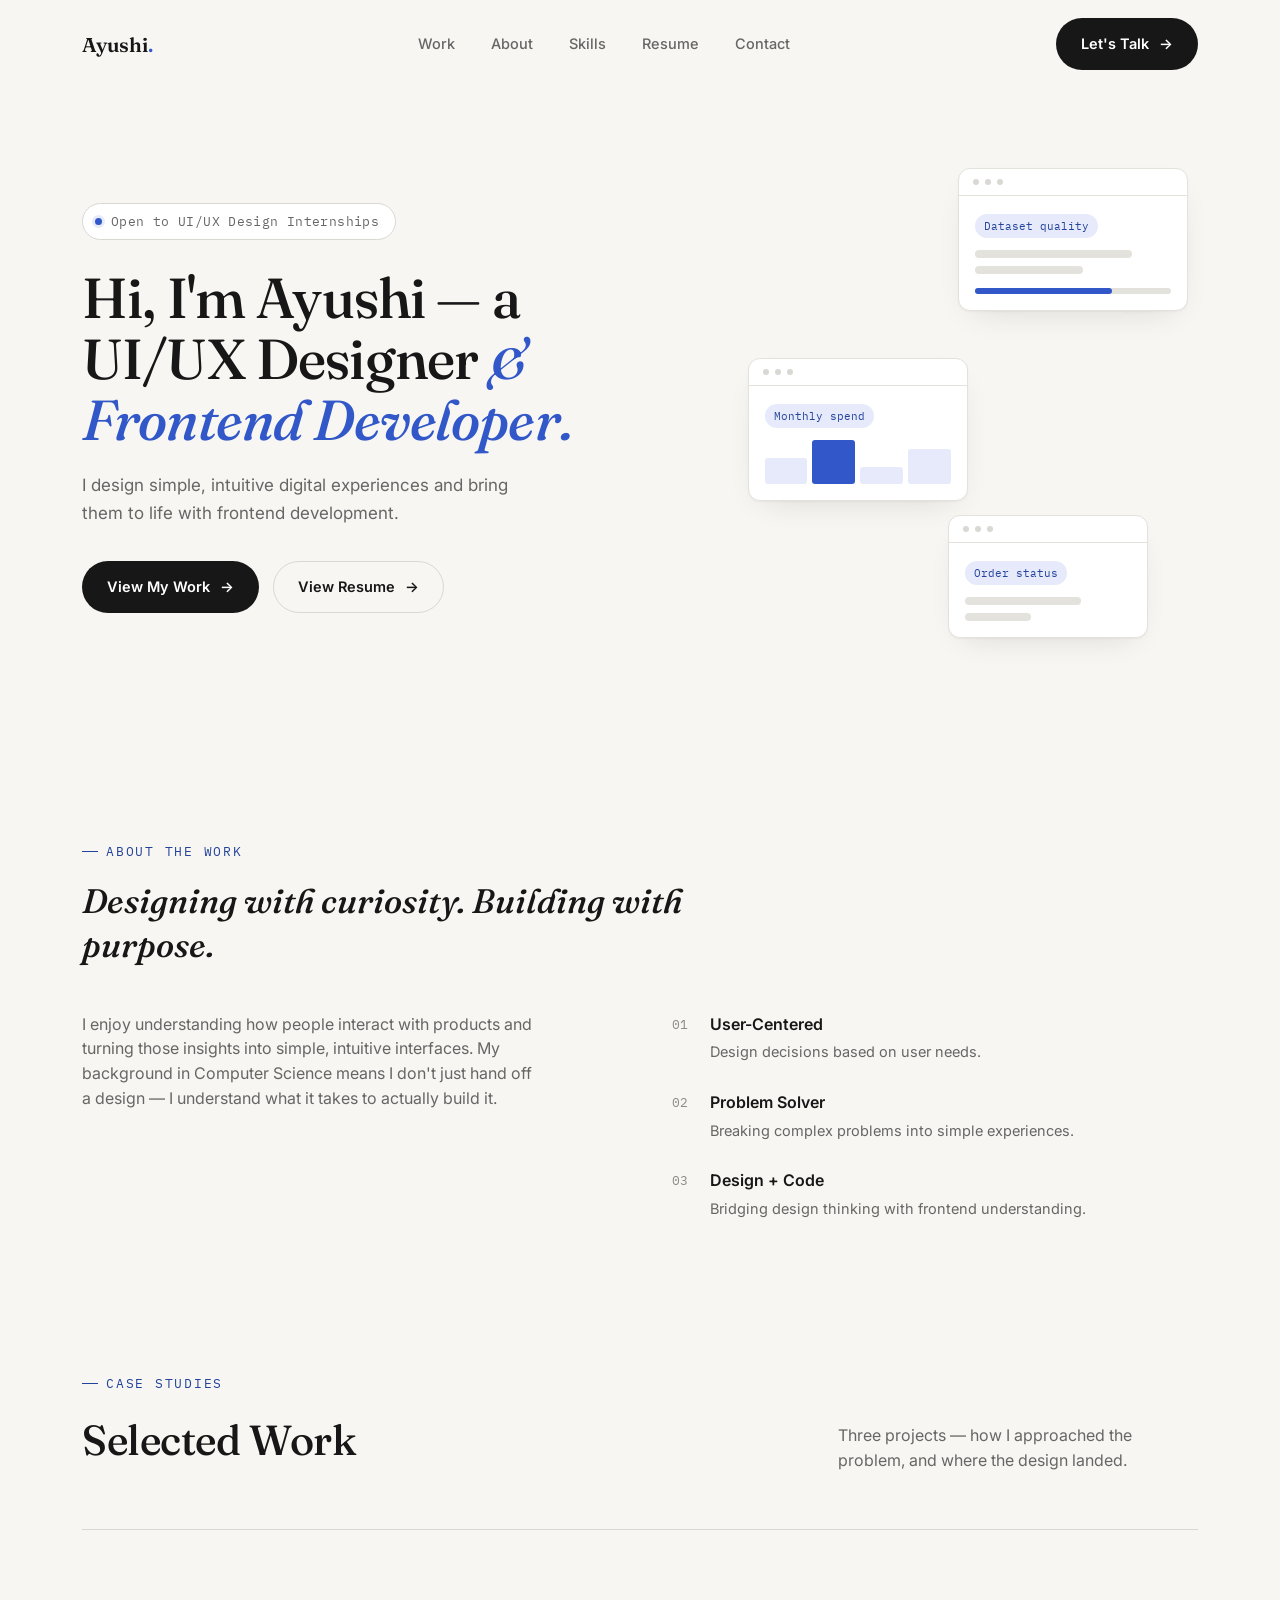
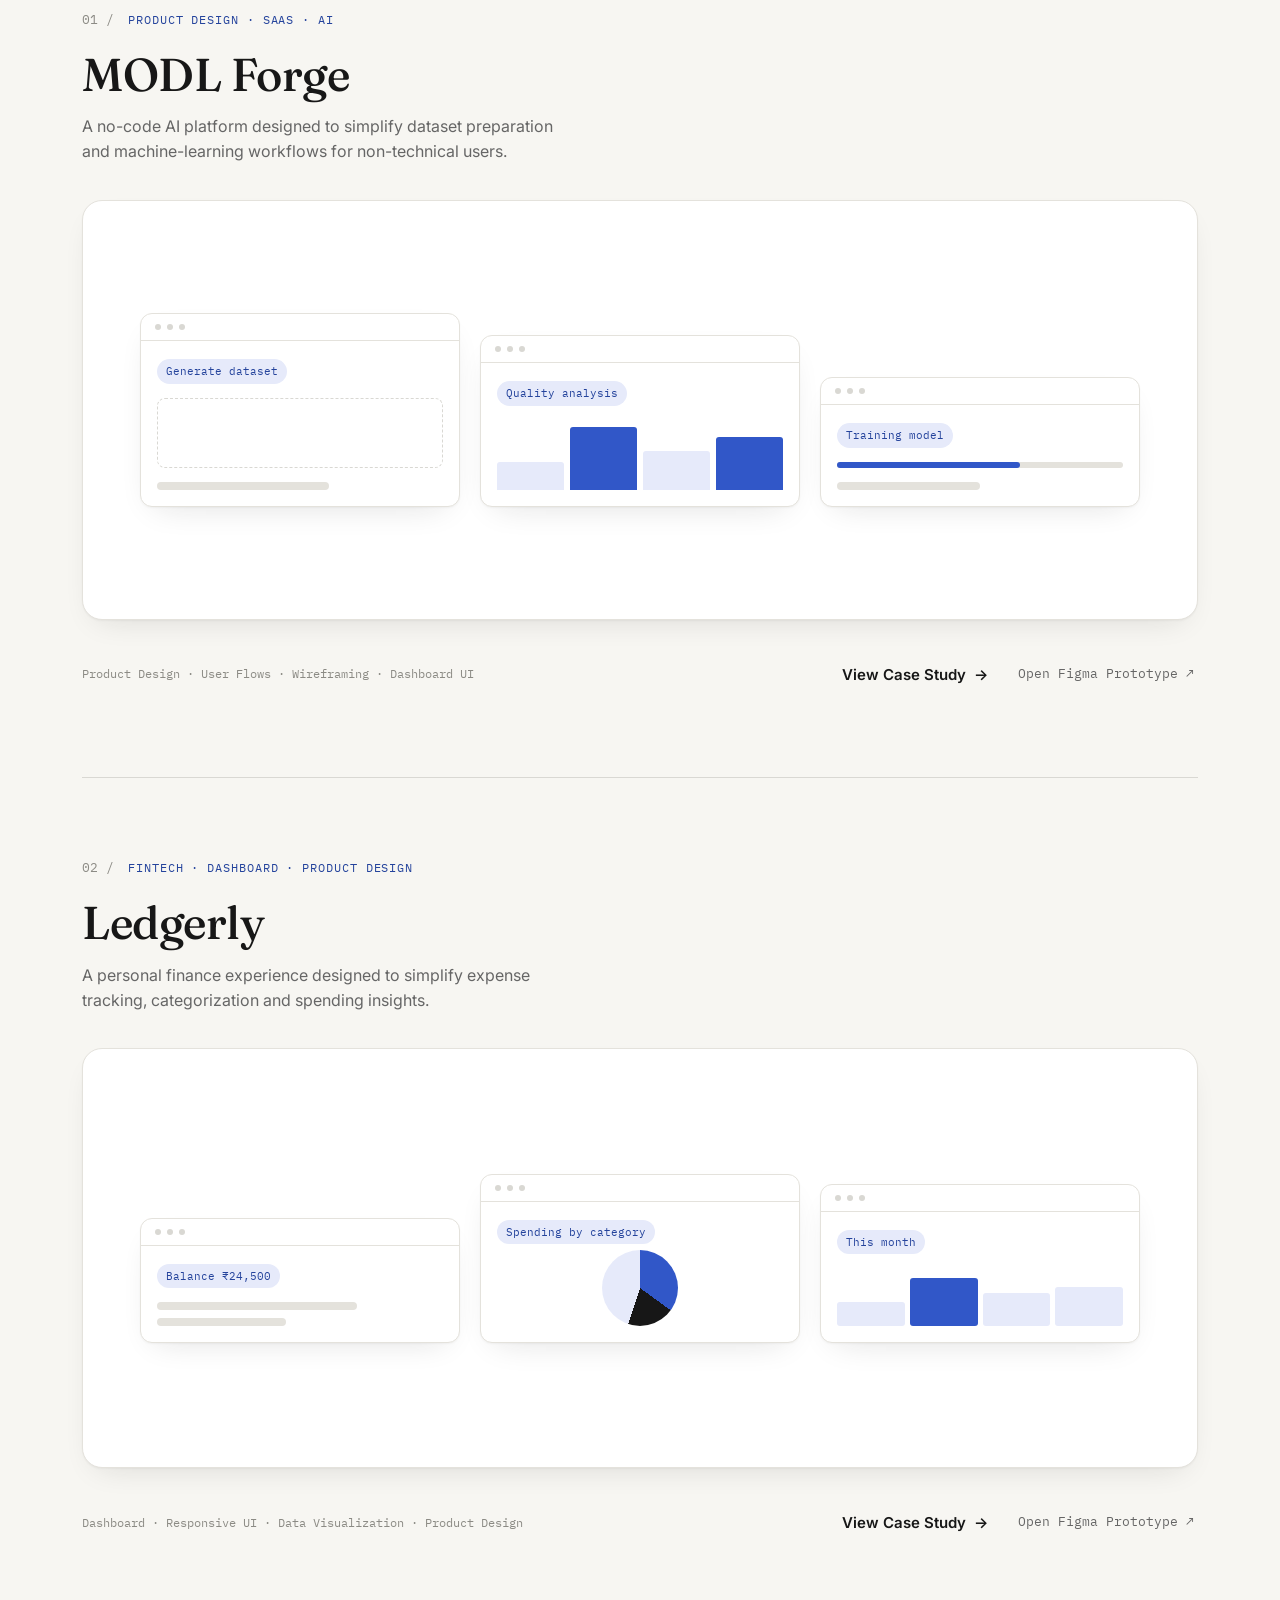
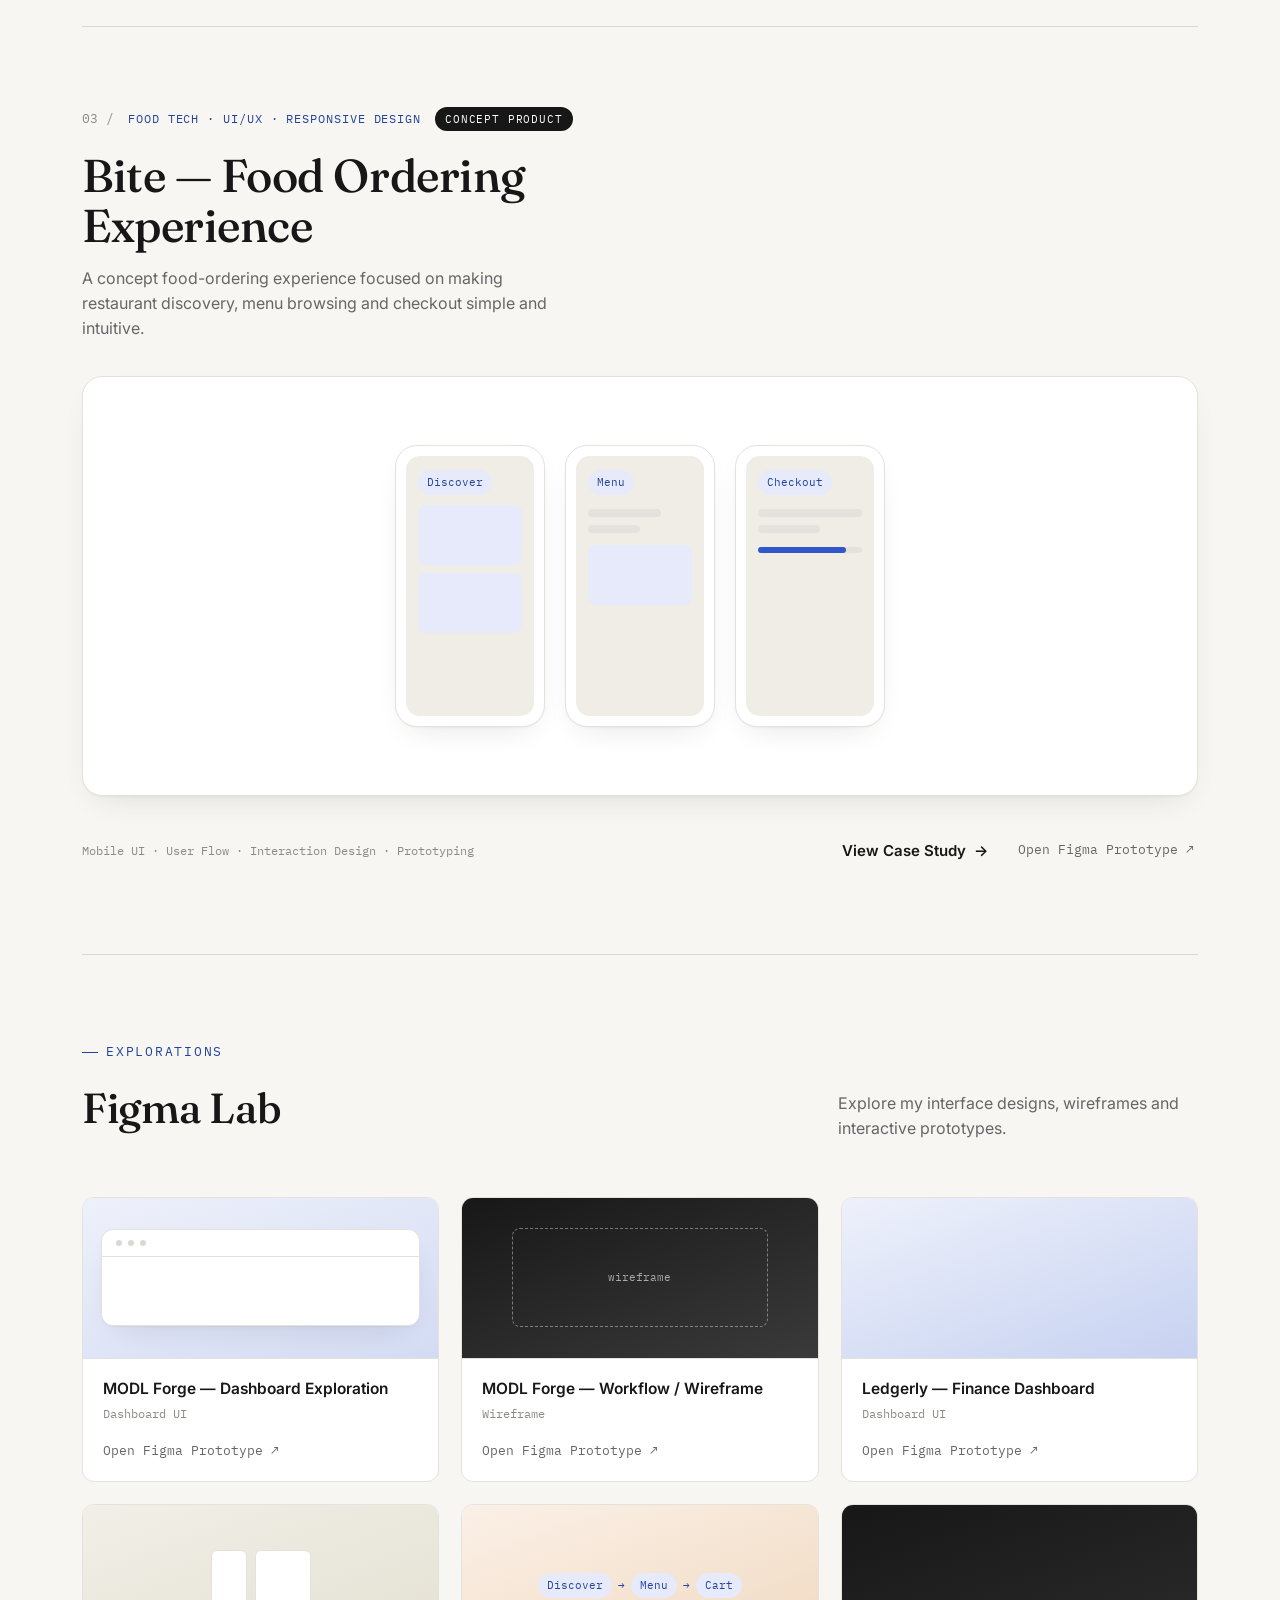
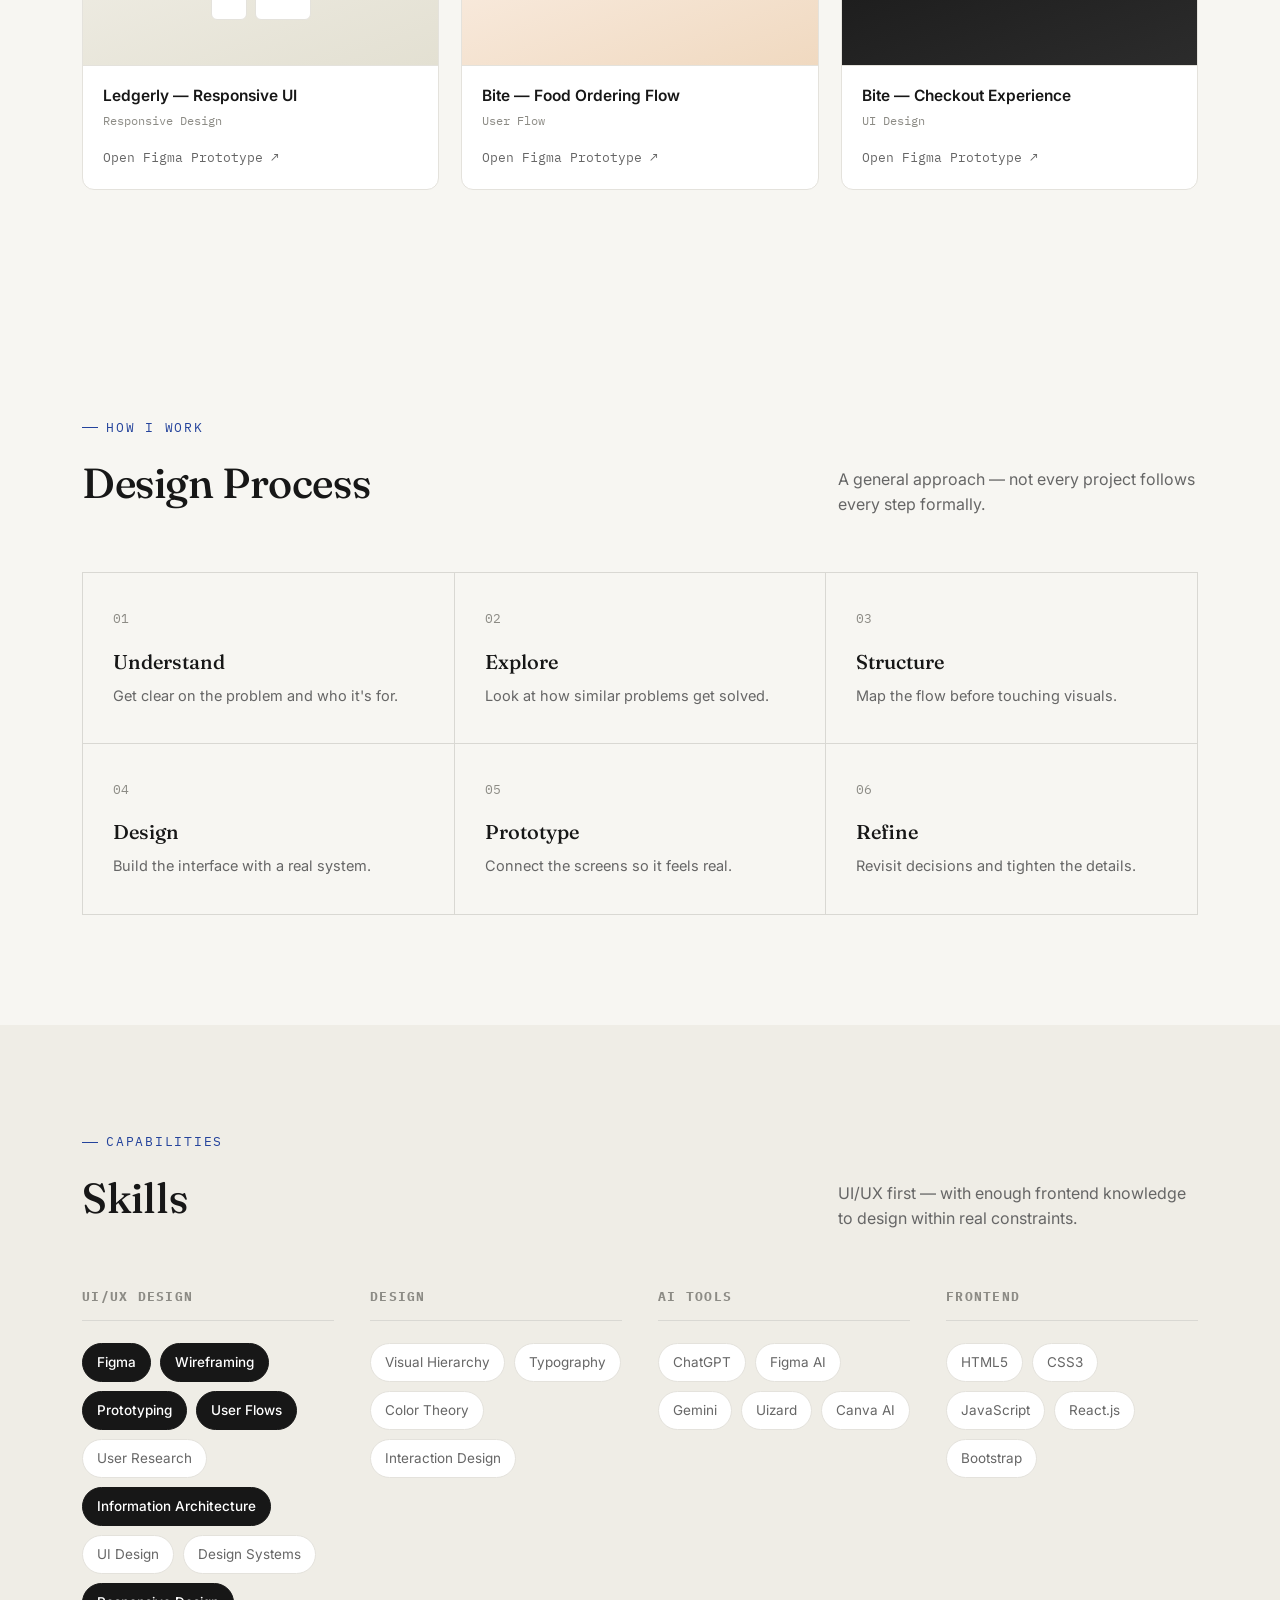
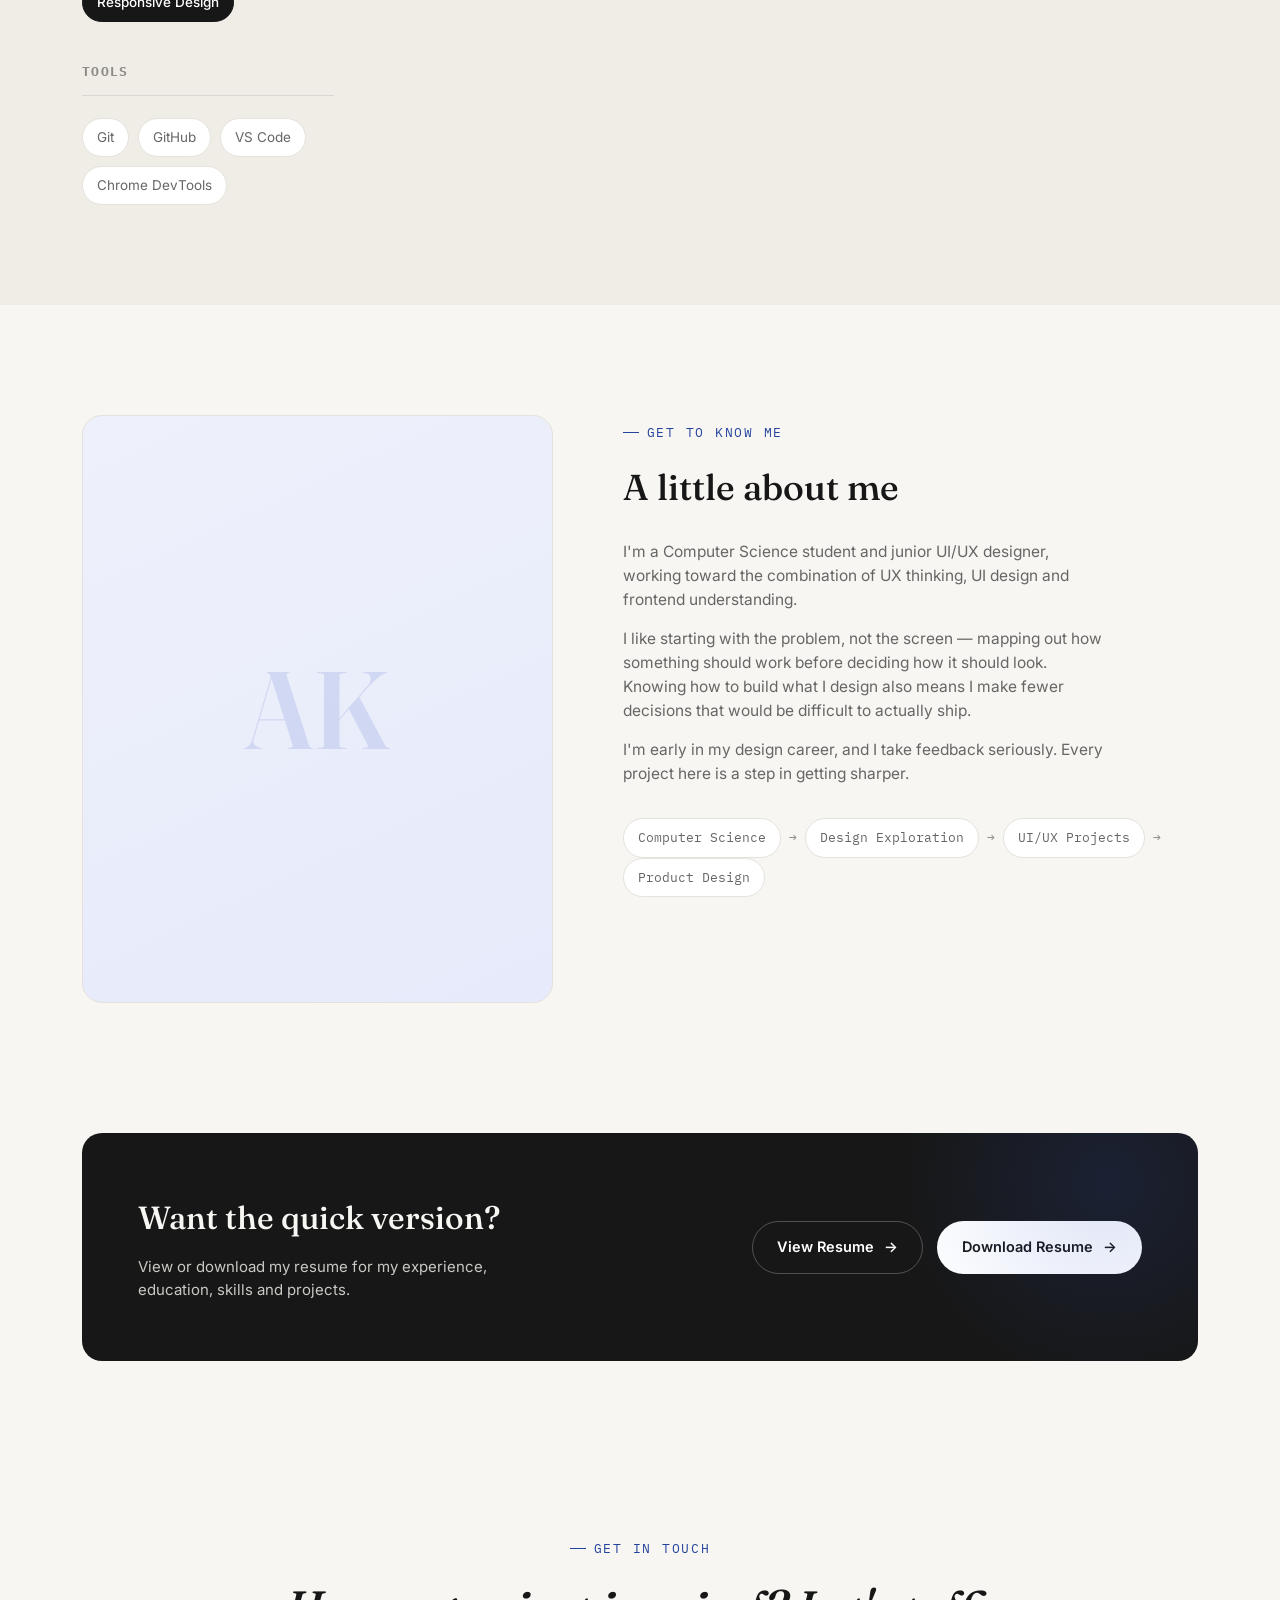
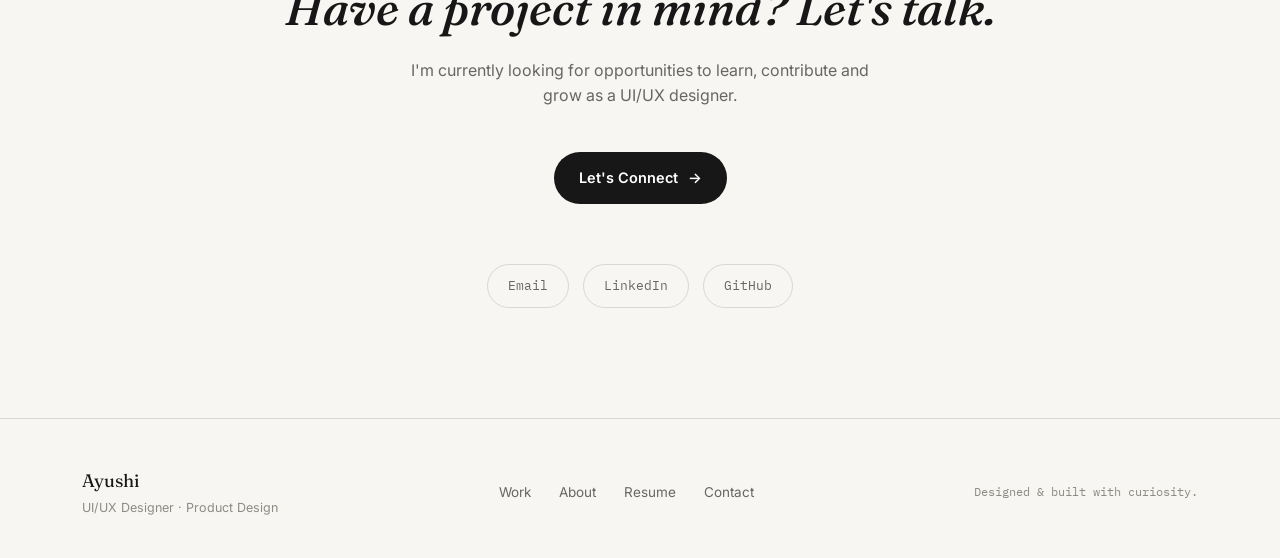
==== commit 1e866967: "Update Figma link in index.html" ====
--- a/index.html
+++ b/index.html
@@ -175,7 +175,7 @@
             <span class="work-tools">Product Design · User Flows · Wireframing · Dashboard UI</span>
             <div class="work-actions">
               <a href="case-study-modl-forge.html" class="work-link">View Case Study <span class="btn-arrow">→</span></a>
-              <a href="PASTE_MODL_FORGE_FIGMA_LINK_HERE" target="_blank" rel="noopener noreferrer" class="figma-btn" data-figma="modlForge">Open Figma Prototype ↗</a>
+              <a href="https://www.figma.com/proto/oGThOvsB5RGAtahysd8KXV/MODL-Forge-%E2%80%94-UI-UX-Design?node-id=4-2505&t=sQ8aJBtQcNdaGMU5-1&scaling=min-zoom&content-scaling=fixed&page-id=0%3A1" target="_blank" rel="noopener noreferrer" class="figma-btn" data-figma="modlForge">Open Figma Prototype ↗</a>
             </div>
           </div>
         </article>
--- a/style.css
+++ b/style.css
@@ -3,28 +3,26 @@
    Design tokens
    ========================================================= */
 :root{
-  --bg:        #F6F4EE;
-  --bg-alt:    #EEEAE0;
+  --bg:        #F7F6F2;
+  --bg-alt:    #EFEDE6;
   --panel:     #FFFFFF;
-  --ink:       #1C1D18;
-  --ink-soft:  #5B5C53;
-  --ink-faint: #8B8C80;
-  --line:      #DDD8C9;
-  --line-soft: #E8E4D8;
-
-  --pine:      #33473A;   /* primary accent — deep pine/moss */
-  --pine-dim:  #4B6155;
-  --pine-pale: #DCE4DC;
-  --brass:     #AD7F3B;   /* secondary accent — warm brass */
-  --brass-pale:#EDE0C7;
-  --clay:      #B5553B;   /* tertiary — used only for error/alert states */
+  --ink:       #171717;
+  --ink-soft:  #666666;
+  --ink-faint: #8C8B85;
+  --line:      #D9D8D3;
+  --line-soft: #E4E2DC;
+
+  --accent:      #3157C8;
+  --accent-dim:  #24439C;
+  --accent-pale: #E6EAFA;
+  --clay:        #B5553B;
 
   --radius-s: 6px;
-  --radius-m: 14px;
-  --radius-l: 26px;
-
-  --shadow-card: 0 1px 2px rgba(28,29,24,0.04), 0 12px 32px -16px rgba(28,29,24,0.18);
-  --shadow-pop:  0 24px 60px -20px rgba(28,29,24,0.28);
+  --radius-m: 12px;
+  --radius-l: 20px;
+
+  --shadow-card: 0 1px 2px rgba(23,23,23,0.04), 0 12px 32px -16px rgba(23,23,23,0.16);
+  --shadow-pop:  0 24px 60px -20px rgba(23,23,23,0.26);
 
   --ease: cubic-bezier(.22,.68,0,1);
   --container: 1180px;
@@ -54,11 +52,10 @@
 ul{ margin:0; padding:0; list-style:none; }
 h1,h2,h3,h4,p{ margin:0; }
 
-::selection{ background:var(--pine); color:#fff; }
-
-/* Focus visibility */
+::selection{ background:var(--accent); color:#fff; }
+
 a:focus-visible, button:focus-visible, input:focus-visible, textarea:focus-visible{
-  outline:2px solid var(--pine);
+  outline:2px solid var(--accent);
   outline-offset:3px;
   border-radius:4px;
 }
@@ -71,7 +68,7 @@
   font-size:12.5px;
   letter-spacing:.14em;
   text-transform:uppercase;
-  color:var(--pine-dim);
+  color:var(--accent-dim);
   display:inline-flex;
   align-items:center;
   gap:8px;
@@ -79,7 +76,7 @@
 .eyebrow::before{
   content:'';
   width:16px; height:1px;
-  background:var(--pine-dim);
+  background:var(--accent-dim);
 }
 
 .wrap{
@@ -115,19 +112,26 @@
   white-space:nowrap;
 }
 .btn:active{ transform:scale(.97); }
-.btn-primary{
-  background:var(--ink);
-  color:#fff;
-}
-.btn-primary:hover{ background:var(--pine); }
-.btn-ghost{
-  background:transparent;
-  color:var(--ink);
-  border-color:var(--line);
-}
+.btn-primary{ background:var(--ink); color:#fff; }
+.btn-primary:hover{ background:var(--accent); }
+.btn-ghost{ background:transparent; color:var(--ink); border-color:var(--line); }
 .btn-ghost:hover{ border-color:var(--ink); background:var(--panel); }
 .btn-arrow{ transition:transform .3s var(--ease); }
 .btn:hover .btn-arrow{ transform:translateX(3px); }
+
+/* Figma prototype link — visually secondary to case study link */
+.figma-btn{
+  display:inline-flex;
+  align-items:center;
+  gap:8px;
+  font-family:'IBM Plex Mono',monospace;
+  font-size:13px;
+  color:var(--ink-soft);
+  padding:12px 4px;
+  border-bottom:1px solid transparent;
+  transition:color .25s, border-color .25s;
+}
+.figma-btn:hover{ color:var(--accent); border-color:var(--accent); }
 
 /* =========================================================
    NAV
@@ -139,7 +143,7 @@
   border-bottom:1px solid transparent;
 }
 .nav.is-scrolled{
-  background:rgba(246,244,238,.86);
+  background:rgba(247,246,242,.88);
   backdrop-filter:blur(14px) saturate(1.4);
   -webkit-backdrop-filter:blur(14px) saturate(1.4);
   border-color:var(--line);
@@ -147,17 +151,10 @@
 }
 .nav-inner{ display:flex; align-items:center; justify-content:space-between; }
 .nav-logo{ font-family:'Fraunces',serif; font-size:20px; font-weight:600; letter-spacing:-.01em; }
-.nav-logo span{ color:var(--pine); }
+.nav-logo span{ color:var(--accent); }
 .nav-links{ display:flex; align-items:center; gap:36px; }
-.nav-links a{
-  font-size:14.5px; font-weight:500; color:var(--ink-soft);
-  position:relative; padding:4px 0;
-  transition:color .25s;
-}
-.nav-links a::after{
-  content:''; position:absolute; left:0; right:100%; bottom:0; height:1px;
-  background:var(--ink); transition:right .3s var(--ease);
-}
+.nav-links a{ font-size:14.5px; font-weight:500; color:var(--ink-soft); position:relative; padding:4px 0; transition:color .25s; }
+.nav-links a::after{ content:''; position:absolute; left:0; right:100%; bottom:0; height:1px; background:var(--ink); transition:right .3s var(--ease); }
 .nav-links a:hover{ color:var(--ink); }
 .nav-links a:hover::after{ right:0; }
 .nav-cta{ display:flex; align-items:center; gap:18px; }
@@ -166,10 +163,7 @@
 @media (max-width:900px){
   .nav-links{ display:none; }
   .nav-cta .btn-primary{ padding:11px 18px; font-size:13.5px; }
-  .nav-burger{
-    display:flex; flex-direction:column; gap:5px;
-    width:26px; height:20px; justify-content:center; background:none; border:none; padding:0;
-  }
+  .nav-burger{ display:flex; flex-direction:column; gap:5px; width:26px; height:20px; justify-content:center; background:none; border:none; padding:0; }
   .nav-burger span{ display:block; height:2px; background:var(--ink); border-radius:2px; transition:transform .3s var(--ease), opacity .3s; }
   .nav-burger.is-open span:nth-child(1){ transform:translateY(7px) rotate(45deg); }
   .nav-burger.is-open span:nth-child(2){ opacity:0; }
@@ -185,25 +179,14 @@
   transition:transform .45s var(--ease);
 }
 .mobile-menu.is-open{ transform:translateY(0); }
-.mobile-menu a{
-  font-family:'Fraunces',serif; font-size:34px; padding:14px 0;
-  border-bottom:1px solid var(--line-soft);
-}
+.mobile-menu a{ font-family:'Fraunces',serif; font-size:34px; padding:14px 0; border-bottom:1px solid var(--line-soft); }
 .mobile-menu .btn{ margin-top:28px; align-self:flex-start; }
 
 /* =========================================================
    HERO
    ========================================================= */
-.hero{
-  padding:168px 0 90px;
-  overflow:hidden;
-}
-.hero-grid{
-  display:grid;
-  grid-template-columns:1.15fr .85fr;
-  gap:56px;
-  align-items:center;
-}
+.hero{ padding:168px 0 90px; overflow:hidden; }
+.hero-grid{ display:grid; grid-template-columns:1.15fr .85fr; gap:56px; align-items:center; }
 .badge{
   display:inline-flex; align-items:center; gap:9px;
   font-family:'IBM Plex Mono',monospace; font-size:12.5px; letter-spacing:.03em;
@@ -211,233 +194,150 @@
   padding:8px 16px 8px 12px; border-radius:100px; color:var(--ink-soft);
   margin-bottom:28px;
 }
-.badge .dot{ width:7px; height:7px; border-radius:50%; background:#5D8A63; box-shadow:0 0 0 3px rgba(93,138,99,.18); animation:pulse 2.4s infinite; }
+.badge .dot{ width:7px; height:7px; border-radius:50%; background:var(--accent); box-shadow:0 0 0 3px var(--accent-pale); animation:pulse 2.4s infinite; }
 @keyframes pulse{ 0%,100%{ opacity:1;} 50%{ opacity:.45;} }
 
-.hero-title{
-  font-family:'Fraunces',serif;
-  font-weight:500;
-  font-size:clamp(34px, 4.6vw, 62px);
-  line-height:1.06;
-  letter-spacing:-.015em;
-  color:var(--ink);
-}
-.hero-title em{
-  font-style:italic; color:var(--pine); font-weight:500;
-}
-.hero-sub{
-  margin-top:24px;
-  font-size:18px;
-  color:var(--ink-soft);
-  max-width:480px;
-  line-height:1.6;
-}
-.hero-actions{ display:flex; gap:14px; margin-top:36px; flex-wrap:wrap; }
-
-.hero-visual{ position:relative; height:520px; }
+.hero-title{ font-family:'Fraunces',serif; font-weight:500; font-size:clamp(32px, 4.4vw, 58px); line-height:1.08; letter-spacing:-.015em; color:var(--ink); }
+.hero-title em{ font-style:italic; color:var(--accent); font-weight:500; }
+.hero-sub{ margin-top:22px; font-size:17px; color:var(--ink-soft); max-width:460px; line-height:1.6; }
+.hero-actions{ display:flex; gap:14px; margin-top:34px; flex-wrap:wrap; }
+
+.hero-visual{ position:relative; height:480px; }
 .mock-stack{ position:relative; width:100%; height:100%; }
 
-/* Screen mockup component — used across hero / cards / explorations */
-.screen{
-  background:var(--panel);
-  border-radius:var(--radius-m);
-  border:1px solid var(--line-soft);
-  box-shadow:var(--shadow-card);
-  overflow:hidden;
-}
-.screen-head{
-  display:flex; align-items:center; gap:6px;
-  padding:10px 14px;
-  border-bottom:1px solid var(--line-soft);
-}
+/* Screen mockup component — used across hero / project blocks / figma lab */
+.screen{ background:var(--panel); border-radius:var(--radius-m); border:1px solid var(--line-soft); box-shadow:var(--shadow-card); overflow:hidden; }
+.screen-head{ display:flex; align-items:center; gap:6px; padding:10px 14px; border-bottom:1px solid var(--line-soft); }
 .screen-head i{ width:6px; height:6px; border-radius:50%; background:var(--line); }
 .screen-body{ padding:16px; }
 .bar{ height:8px; border-radius:4px; background:var(--line-soft); }
 .bar + .bar{ margin-top:8px; }
-.chip{
-  display:inline-flex; align-items:center; font-family:'IBM Plex Mono',monospace;
-  font-size:10.5px; padding:4px 9px; border-radius:100px; background:var(--pine-pale); color:var(--pine);
-}
-
-.hero-card{
-  position:absolute; width:250px;
-}
-.hero-card--1{ top:0; right:20px; animation:float1 7s ease-in-out infinite; }
-.hero-card--2{ top:200px; left:0; width:230px; animation:float2 8s ease-in-out infinite; }
-.hero-card--3{ bottom:10px; right:60px; width:210px; animation:float1 6.5s ease-in-out infinite reverse; }
+.chip{ display:inline-flex; align-items:center; font-family:'IBM Plex Mono',monospace; font-size:10.5px; padding:4px 9px; border-radius:100px; background:var(--accent-pale); color:var(--accent-dim); }
+
+.hero-card{ position:absolute; width:230px; }
+.hero-card--1{ top:0; right:10px; animation:float1 7s ease-in-out infinite; }
+.hero-card--2{ top:190px; left:0; width:220px; animation:float2 8s ease-in-out infinite; }
+.hero-card--3{ bottom:10px; right:50px; width:200px; animation:float1 6.5s ease-in-out infinite reverse; }
 @keyframes float1{ 0%,100%{ transform:translateY(0);} 50%{ transform:translateY(-12px);} }
 @keyframes float2{ 0%,100%{ transform:translateY(0);} 50%{ transform:translateY(10px);} }
 
 /* =========================================================
    QUICK INTRO
    ========================================================= */
-.intro{ padding:100px 0; }
+.intro{ padding:96px 0; }
 .intro-head{ max-width:640px; }
-.intro-head h2{
-  font-family:'Fraunces',serif; font-weight:500; font-style:italic;
-  font-size:clamp(26px,3vw,36px); line-height:1.3; color:var(--ink);
-}
+.intro-head h2{ font-family:'Fraunces',serif; font-weight:500; font-style:italic; font-size:clamp(24px,3vw,34px); line-height:1.3; color:var(--ink); }
 .intro-body{ display:grid; grid-template-columns:1fr 1fr; gap:64px; margin-top:44px; align-items:start; }
-.intro-text{ font-size:16.5px; color:var(--ink-soft); max-width:460px; }
+.intro-text{ font-size:16px; color:var(--ink-soft); max-width:460px; }
 .intro-highlights{ display:grid; gap:26px; }
 .highlight{ display:flex; gap:16px; }
-.highlight-num{
-  font-family:'IBM Plex Mono',monospace; font-size:13px; color:var(--ink-faint);
-  padding-top:3px; flex-shrink:0; width:22px;
-}
+.highlight-num{ font-family:'IBM Plex Mono',monospace; font-size:13px; color:var(--ink-faint); padding-top:3px; flex-shrink:0; width:22px; }
 .highlight h3{ font-size:16px; font-weight:600; margin-bottom:5px; }
 .highlight p{ font-size:14.5px; color:var(--ink-soft); }
 
 /* =========================================================
-   SELECTED WORK
-   ========================================================= */
-.work{ padding:60px 0 110px; }
-.section-head{
-  display:flex; justify-content:space-between; align-items:flex-end;
-  gap:24px; margin-bottom:56px; flex-wrap:wrap;
-}
-.section-head h2{
-  font-family:'Fraunces',serif; font-weight:500; font-size:clamp(30px,4vw,46px);
-  letter-spacing:-.01em; margin-top:14px;
-}
+   SECTION HEAD (shared)
+   ========================================================= */
+.section-head{ display:flex; justify-content:space-between; align-items:flex-end; gap:24px; margin-bottom:56px; flex-wrap:wrap; }
+.section-head h2{ font-family:'Fraunces',serif; font-weight:500; font-size:clamp(28px,3.6vw,42px); letter-spacing:-.01em; margin-top:14px; }
 .section-head p{ color:var(--ink-soft); font-size:16px; max-width:360px; }
 
+/* =========================================================
+   SELECTED WORK — large editorial blocks
+   ========================================================= */
+.work{ padding:50px 0 60px; }
 .work-list{ display:flex; flex-direction:column; }
-.work-item{
-  display:grid; grid-template-columns:.85fr 1.15fr; gap:56px; align-items:center;
-  padding:52px 0; border-top:1px solid var(--line);
-  transition:padding-left .4s var(--ease);
-}
-.work-item:last-child{ border-bottom:1px solid var(--line); }
-.work-item:hover{ padding-left:14px; }
-.work-item:nth-child(even) .work-visual{ order:2; }
-.work-meta-top{ display:flex; align-items:center; gap:14px; margin-bottom:18px; }
-.work-index{ font-family:'IBM Plex Mono',monospace; font-size:13px; color:var(--ink-faint); }
-.work-cat{
-  font-family:'IBM Plex Mono',monospace; font-size:11.5px; letter-spacing:.06em; text-transform:uppercase;
-  color:var(--pine-dim); background:var(--pine-pale); padding:5px 11px; border-radius:100px;
-}
-.work-title{
-  font-family:'Fraunces',serif; font-weight:500; font-size:clamp(24px,2.6vw,32px);
-  letter-spacing:-.01em; line-height:1.15; margin-bottom:14px;
-  transition:color .25s;
-}
-.work-item:hover .work-title{ color:var(--pine); }
-.work-desc{ color:var(--ink-soft); font-size:15px; max-width:420px; margin-bottom:18px; }
-.work-tools{ font-family:'IBM Plex Mono',monospace; font-size:12px; color:var(--ink-faint); margin-bottom:22px; }
-.work-link{
-  display:inline-flex; align-items:center; gap:8px; font-weight:600; font-size:14.5px;
-}
+
+.work-block{ padding:80px 0; border-top:1px solid var(--line); }
+.work-block:last-child{ border-bottom:1px solid var(--line); }
+
+.work-block-head{ max-width:640px; margin-bottom:36px; }
+.work-eyebrow{ display:flex; align-items:center; gap:14px; margin-bottom:20px; flex-wrap:wrap; }
+.work-eyebrow .num{ font-family:'IBM Plex Mono',monospace; font-size:13px; color:var(--ink-faint); }
+.work-eyebrow .cat{ font-family:'IBM Plex Mono',monospace; font-size:11.5px; letter-spacing:.08em; text-transform:uppercase; color:var(--accent-dim); }
+.concept-badge{ font-family:'IBM Plex Mono',monospace; font-size:10.5px; letter-spacing:.08em; text-transform:uppercase; background:var(--ink); color:#fff; padding:4px 10px; border-radius:100px; }
+.work-title{ font-family:'Fraunces',serif; font-weight:500; font-size:clamp(30px,4vw,46px); letter-spacing:-.01em; line-height:1.1; margin-bottom:14px; }
+.work-desc{ color:var(--ink-soft); font-size:16px; max-width:480px; }
+
+.work-visual{
+  position:relative; border-radius:var(--radius-l); overflow:hidden; background:var(--panel);
+  border:1px solid var(--line-soft); box-shadow:var(--shadow-card); padding:36px;
+  min-height:420px; display:flex; align-items:center; justify-content:center;
+}
+.work-visual .screens-row{ display:flex; gap:20px; width:100%; align-items:flex-end; flex-wrap:wrap; justify-content:center; }
+.work-visual .screens-row .screen{ flex:1; min-width:200px; max-width:320px; }
+
+.work-foot{ display:flex; align-items:center; justify-content:space-between; gap:24px; flex-wrap:wrap; margin-top:32px; }
+.work-tools{ font-family:'IBM Plex Mono',monospace; font-size:12px; color:var(--ink-faint); }
+.work-actions{ display:flex; align-items:center; gap:26px; flex-wrap:wrap; }
+.work-link{ display:inline-flex; align-items:center; gap:8px; font-weight:600; font-size:15px; transition:color .25s; }
+.work-link:hover{ color:var(--accent); }
 .work-link .btn-arrow{ transition:transform .3s var(--ease); }
-.work-item:hover .work-link .btn-arrow{ transform:translateX(4px); }
-
-.work-visual{ position:relative; height:340px; }
-.work-visual .screen{ position:absolute; }
-
-/* project-specific mini illustrations (built from CSS, no stock imagery) */
-.viz-zivara .screen--main{ width:190px; left:70px; top:10px; z-index:3; }
-.viz-zivara .screen--side{ width:150px; left:0; top:120px; z-index:2; opacity:.9;}
-.viz-zivara .mood-row{ display:flex; gap:8px; margin-top:10px; }
-.viz-zivara .mood-dot{ width:26px; height:26px; border-radius:50%; background:var(--pine-pale); display:flex; align-items:center; justify-content:center; font-size:13px; }
-.viz-zivara .mood-dot.active{ background:var(--pine); }
-
-.viz-modl .screen--main{ width:320px; left:20px; top:20px; }
+.work-link:hover .btn-arrow{ transform:translateX(4px); }
+
+/* project-specific mini illustrations (CSS-built, no stock imagery) */
 .viz-modl .chart-row{ display:flex; align-items:flex-end; gap:6px; height:70px; margin-top:14px; }
-.viz-modl .chart-bar{ flex:1; background:var(--brass-pale); border-radius:3px 3px 0 0; }
-.viz-modl .chart-bar.hi{ background:var(--brass); }
-
-.viz-expense .screen--main{ width:220px; right:40px; top:0; }
-.viz-expense .screen--side{ width:190px; left:0; bottom:0; }
-.viz-expense .donut{
-  width:76px; height:76px; border-radius:50%;
-  background:conic-gradient(var(--pine) 0 35%, var(--brass) 35% 60%, var(--pine-pale) 60% 100%);
-  margin:6px auto 0;
-}
-
-/* =========================================================
-   UI EXPLORATIONS
-   ========================================================= */
-.explorations{ padding:20px 0 110px; }
-.explore-grid{
-  display:grid; grid-template-columns:repeat(4,1fr); gap:20px; margin-top:50px;
-}
-.explore-card{
-  background:var(--panel); border:1px solid var(--line-soft); border-radius:var(--radius-m);
-  padding:22px; transition:transform .4s var(--ease), box-shadow .4s var(--ease), border-color .3s;
-}
-.explore-card:hover{ transform:translateY(-6px); box-shadow:var(--shadow-card); border-color:var(--line); }
-.explore-thumb{ height:120px; border-radius:10px; margin-bottom:16px; display:flex; align-items:center; justify-content:center; overflow:hidden; position:relative; }
-.explore-card h3{ font-size:15.5px; font-weight:600; margin-bottom:6px; }
-.explore-tags{ display:flex; gap:6px; flex-wrap:wrap; }
-.explore-tags span{
-  font-family:'IBM Plex Mono',monospace; font-size:10.5px; color:var(--ink-faint);
-  border:1px solid var(--line); padding:3px 8px; border-radius:100px;
-}
-
-/* small thumb palettes per exploration */
-.thumb-1{ background:linear-gradient(160deg,#EAF0EA,#CFE0D2); }
-.thumb-2{ background:linear-gradient(160deg,#1C1D18,#3A3B32); }
-.thumb-3{ background:linear-gradient(160deg,#F1E7D3,#E3C892); }
-.thumb-4{ background:linear-gradient(160deg,#FBEAE3,#F0BFA9); }
-.thumb-5{ background:linear-gradient(160deg,#E7ECF4,#C3CFE6); }
-.thumb-6{ background:linear-gradient(160deg,#EDEAF6,#CBC3E3); }
-.thumb-7{ background:linear-gradient(160deg,#EAF3F0,#B9DCCF); }
-.thumb-8{ background:linear-gradient(160deg,#F6EFE4,#E7D3A9); }
-.thumb-line{ width:70%; }
-.thumb-dot{ width:34px; height:34px; border-radius:50%; }
+.viz-modl .chart-bar{ flex:1; background:var(--accent-pale); border-radius:3px 3px 0 0; }
+.viz-modl .chart-bar.hi{ background:var(--accent); }
+.progress-track{ height:6px; border-radius:4px; background:var(--line-soft); margin-top:14px; }
+.progress-fill{ height:100%; border-radius:4px; background:var(--accent); }
+
+.viz-ledgerly .donut{ width:76px; height:76px; border-radius:50%; background:conic-gradient(var(--accent) 0 35%, var(--ink) 35% 55%, var(--accent-pale) 55% 100%); margin:6px auto 0; }
+
+.viz-bite .phone{ width:150px; border-radius:22px; padding:10px; background:var(--panel); border:1px solid var(--line-soft); box-shadow:var(--shadow-card); }
+.viz-bite .phone .screen-inner{ border-radius:14px; overflow:hidden; background:var(--bg-alt); padding:12px; height:260px; }
+.viz-bite .food-thumb{ height:60px; border-radius:8px; background:var(--accent-pale); margin-bottom:8px; }
+
+/* =========================================================
+   FIGMA LAB
+   ========================================================= */
+.figma-lab{ padding:20px 0 110px; }
+.figma-grid{ display:grid; grid-template-columns:repeat(3,1fr); gap:22px; margin-top:50px; }
+.figma-item{ background:var(--panel); border:1px solid var(--line-soft); border-radius:var(--radius-m); overflow:hidden; transition:transform .4s var(--ease), box-shadow .4s var(--ease); }
+.figma-item:hover{ transform:translateY(-6px); box-shadow:var(--shadow-pop); }
+.figma-item .figma-thumb{ height:160px; padding:18px; display:flex; align-items:center; justify-content:center; }
+.figma-item .figma-info{ padding:18px 20px 20px; border-top:1px solid var(--line-soft); }
+.figma-item h3{ font-size:15.5px; font-weight:600; margin-bottom:4px; }
+.figma-item .figma-type{ font-family:'IBM Plex Mono',monospace; font-size:11.5px; color:var(--ink-faint); margin-bottom:14px; display:block; }
+.figma-item .figma-btn{ padding:0; font-size:12.5px; }
+
+.thumb-1{ background:linear-gradient(160deg,#EEF1FB,#D3DBF3); }
+.thumb-2{ background:linear-gradient(160deg,#171717,#3A3A3A); }
+.thumb-3{ background:linear-gradient(160deg,#F1EFE7,#E3E0D2); }
+.thumb-4{ background:linear-gradient(160deg,#EEF1FB,#C7D2F1); }
+.thumb-5{ background:linear-gradient(160deg,#FBF0E7,#F0D9C0); }
+.thumb-6{ background:linear-gradient(160deg,#171717,#2C2C2C); }
 
 /* =========================================================
    SKILLS
    ========================================================= */
 .skills{ padding:100px 0; background:var(--bg-alt); }
-.skills-grid{ display:grid; grid-template-columns:repeat(3,1fr); gap:44px; margin-top:50px; }
-.skill-col h3{
-  font-family:'IBM Plex Mono',monospace; font-size:12.5px; letter-spacing:.1em; text-transform:uppercase;
-  color:var(--ink-faint); margin-bottom:22px; padding-bottom:14px; border-bottom:1px solid var(--line);
-}
+.skills-grid{ display:grid; grid-template-columns:repeat(auto-fit,minmax(210px,1fr)); gap:40px 36px; margin-top:50px; }
+.skill-col h3{ font-family:'IBM Plex Mono',monospace; font-size:12.5px; letter-spacing:.1em; text-transform:uppercase; color:var(--ink-faint); margin-bottom:22px; padding-bottom:14px; border-bottom:1px solid var(--line); }
 .skill-tags{ display:flex; flex-wrap:wrap; gap:9px; }
-.skill-tags span{
-  font-size:13.5px; padding:8px 14px; border-radius:100px; background:var(--panel); border:1px solid var(--line-soft);
-  color:var(--ink-soft);
-}
-.skill-tags span.is-used{
-  background:var(--ink); color:#fff; border-color:var(--ink); font-weight:500;
-}
+.skill-tags span{ font-size:13.5px; padding:8px 14px; border-radius:100px; background:var(--panel); border:1px solid var(--line-soft); color:var(--ink-soft); }
+.skill-tags span.is-used{ background:var(--ink); color:#fff; border-color:var(--ink); font-weight:500; }
 
 /* =========================================================
    PROCESS
    ========================================================= */
 .process{ padding:110px 0; }
-.process-track{ margin-top:56px; position:relative; }
-.process-track::before{
-  content:''; position:absolute; left:19px; top:6px; bottom:6px; width:1px; background:var(--line);
-}
-.process-step{ display:grid; grid-template-columns:40px 1fr; gap:24px; padding:22px 0; }
-.process-num{
-  width:40px; height:40px; border-radius:50%; background:var(--panel); border:1px solid var(--line);
-  display:flex; align-items:center; justify-content:center; font-family:'IBM Plex Mono',monospace; font-size:13px;
-  color:var(--ink-soft); position:relative; z-index:1; transition:background .3s,color .3s,border-color .3s;
-}
-.process-step:hover .process-num{ background:var(--pine); color:#fff; border-color:var(--pine); }
-.process-step h3{ font-family:'Fraunces',serif; font-weight:500; font-size:19px; margin-bottom:4px; }
-.process-step p{ color:var(--ink-soft); font-size:14.5px; max-width:480px; }
+.process-grid{ display:grid; grid-template-columns:repeat(3,1fr); gap:1px; background:var(--line); margin-top:50px; border:1px solid var(--line); }
+.process-step{ background:var(--bg); padding:36px 30px; }
+.process-num{ font-family:'IBM Plex Mono',monospace; font-size:13px; color:var(--ink-faint); margin-bottom:16px; display:block; }
+.process-step h3{ font-family:'Fraunces',serif; font-weight:500; font-size:20px; margin-bottom:8px; }
+.process-step p{ color:var(--ink-soft); font-size:14.5px; }
 
 /* =========================================================
    ABOUT
    ========================================================= */
 .about{ padding:110px 0; }
 .about-grid{ display:grid; grid-template-columns:.9fr 1.1fr; gap:70px; align-items:start; }
-.about h2{ font-family:'Fraunces',serif; font-weight:500; font-size:clamp(28px,3.4vw,40px); margin-bottom:26px; }
-.about-text p{ color:var(--ink-soft); font-size:16px; margin-bottom:16px; max-width:480px; }
-.about-photo{
-  aspect-ratio:4/5; border-radius:var(--radius-l); background:linear-gradient(155deg,#E7EBE4,var(--pine-pale));
-  border:1px solid var(--line-soft); position:relative; overflow:hidden;
-}
-.about-photo::after{
-  content:'AK'; position:absolute; inset:0; display:flex; align-items:center; justify-content:center;
-  font-family:'Fraunces',serif; font-size:120px; color:rgba(51,71,58,.14); font-weight:600;
-}
-.about-timeline{ display:flex; flex-wrap:wrap; gap:0; margin-top:34px; align-items:center; }
+.about h2{ font-family:'Fraunces',serif; font-weight:500; font-size:clamp(26px,3.2vw,36px); margin-bottom:24px; }
+.about-text p{ color:var(--ink-soft); font-size:15.5px; margin-bottom:15px; max-width:480px; }
+.about-photo{ aspect-ratio:4/5; border-radius:var(--radius-l); background:linear-gradient(155deg,#EEF1FB,var(--accent-pale)); border:1px solid var(--line-soft); position:relative; overflow:hidden; }
+.about-photo::after{ content:'AK'; position:absolute; inset:0; display:flex; align-items:center; justify-content:center; font-family:'Fraunces',serif; font-size:110px; color:rgba(49,87,200,.14); font-weight:600; }
+.about-timeline{ display:flex; flex-wrap:wrap; gap:0; margin-top:32px; align-items:center; }
 .about-timeline span{ font-family:'IBM Plex Mono',monospace; font-size:12.5px; color:var(--ink-soft); padding:9px 14px; background:var(--panel); border:1px solid var(--line-soft); border-radius:100px; }
 .about-timeline .arrow{ color:var(--ink-faint); padding:0 8px; border:none; background:none; }
 
@@ -446,37 +346,28 @@
    ========================================================= */
 .resume{ padding:20px 0 110px; }
 .resume-panel{
-  background:var(--ink); color:#F6F4EE; border-radius:var(--radius-l);
-  padding:64px 56px; display:flex; align-items:center; justify-content:space-between; gap:40px; flex-wrap:wrap;
+  background:var(--ink); color:#F7F6F2; border-radius:var(--radius-l);
+  padding:60px 56px; display:flex; align-items:center; justify-content:space-between; gap:40px; flex-wrap:wrap;
   position:relative; overflow:hidden;
 }
-.resume-panel::before{
-  content:''; position:absolute; width:420px; height:420px; border-radius:50%;
-  background:radial-gradient(circle,rgba(255,255,255,.06),transparent 70%);
-  top:-160px; right:-120px;
-}
-.resume-panel h2{ font-family:'Fraunces',serif; font-weight:500; font-size:clamp(24px,3vw,34px); margin-bottom:12px; }
-.resume-panel p{ color:#C8C9BE; max-width:400px; font-size:15px; }
+.resume-panel::before{ content:''; position:absolute; width:420px; height:420px; border-radius:50%; background:radial-gradient(circle,rgba(49,87,200,.16),transparent 70%); top:-160px; right:-120px; }
+.resume-panel h2{ font-family:'Fraunces',serif; font-weight:500; font-size:clamp(22px,3vw,32px); margin-bottom:12px; }
+.resume-panel p{ color:#C9C9C4; max-width:400px; font-size:15px; }
+.resume-actions{ display:flex; gap:14px; flex-wrap:wrap; }
 .resume-panel .btn-primary{ background:#fff; color:var(--ink); }
-.resume-panel .btn-primary:hover{ background:var(--brass-pale); }
+.resume-panel .btn-primary:hover{ background:var(--accent-pale); }
+.resume-panel .btn-ghost{ border-color:rgba(255,255,255,.25); color:#fff; }
+.resume-panel .btn-ghost:hover{ border-color:#fff; background:rgba(255,255,255,.06); }
 
 /* =========================================================
    CONTACT
    ========================================================= */
 .contact{ padding:60px 0 110px; text-align:center; }
-.contact h2{
-  font-family:'Fraunces',serif; font-weight:500; font-style:italic; font-size:clamp(30px,5vw,54px);
-  max-width:760px; margin:0 auto; line-height:1.2;
-}
+.contact h2{ font-family:'Fraunces',serif; font-weight:500; font-style:italic; font-size:clamp(28px,4.6vw,48px); max-width:760px; margin:0 auto; line-height:1.2; }
 .contact-sub{ color:var(--ink-soft); font-size:16px; max-width:480px; margin:22px auto 0; }
 .contact-cta{ margin-top:44px; }
-.contact-links{
-  margin-top:64px; display:flex; justify-content:center; gap:14px; flex-wrap:wrap;
-}
-.contact-links a{
-  font-family:'IBM Plex Mono',monospace; font-size:13px; padding:11px 20px; border:1px solid var(--line);
-  border-radius:100px; color:var(--ink-soft); transition:all .25s;
-}
+.contact-links{ margin-top:60px; display:flex; justify-content:center; gap:14px; flex-wrap:wrap; }
+.contact-links a{ font-family:'IBM Plex Mono',monospace; font-size:13px; padding:11px 20px; border:1px solid var(--line); border-radius:100px; color:var(--ink-soft); transition:all .25s; }
 .contact-links a:hover{ border-color:var(--ink); color:var(--ink); background:var(--panel); }
 
 /* =========================================================
@@ -498,11 +389,10 @@
   .hero-grid{ grid-template-columns:1fr; }
   .hero-visual{ height:380px; margin-top:20px; }
   .intro-body{ grid-template-columns:1fr; gap:36px; }
-  .work-item{ grid-template-columns:1fr; }
-  .work-item:nth-child(even) .work-visual{ order:0; }
-  .work-visual{ height:260px; }
-  .explore-grid{ grid-template-columns:repeat(2,1fr); }
+  .work-visual{ min-height:320px; padding:24px; }
+  .figma-grid{ grid-template-columns:repeat(2,1fr); }
   .skills-grid{ grid-template-columns:1fr; gap:36px; }
+  .process-grid{ grid-template-columns:1fr; }
   .about-grid{ grid-template-columns:1fr; }
   .about-photo{ max-width:320px; }
   .resume-panel{ padding:44px 30px; }
@@ -510,13 +400,11 @@
 @media (max-width:640px){
   .hero{ padding:120px 0 60px; }
   .hero-actions .btn{ width:100%; justify-content:center; }
-  .explore-grid{ grid-template-columns:1fr 1fr; gap:14px; }
+  .figma-grid{ grid-template-columns:1fr; }
   .section-head{ margin-bottom:36px; }
-  .work-item{ padding:38px 0; }
-  .work-item:hover{ padding-left:0; }
+  .work-block{ padding:56px 0; }
+  .work-foot{ flex-direction:column; align-items:flex-start; gap:16px; }
   .contact-links{ flex-direction:column; align-items:center; }
   .footer-inner{ flex-direction:column; align-items:flex-start; }
-}
-@media (max-width:420px){
-  .explore-grid{ grid-template-columns:1fr; }
-}
+  .work-visual .screens-row .screen{ min-width:100%; }
+}
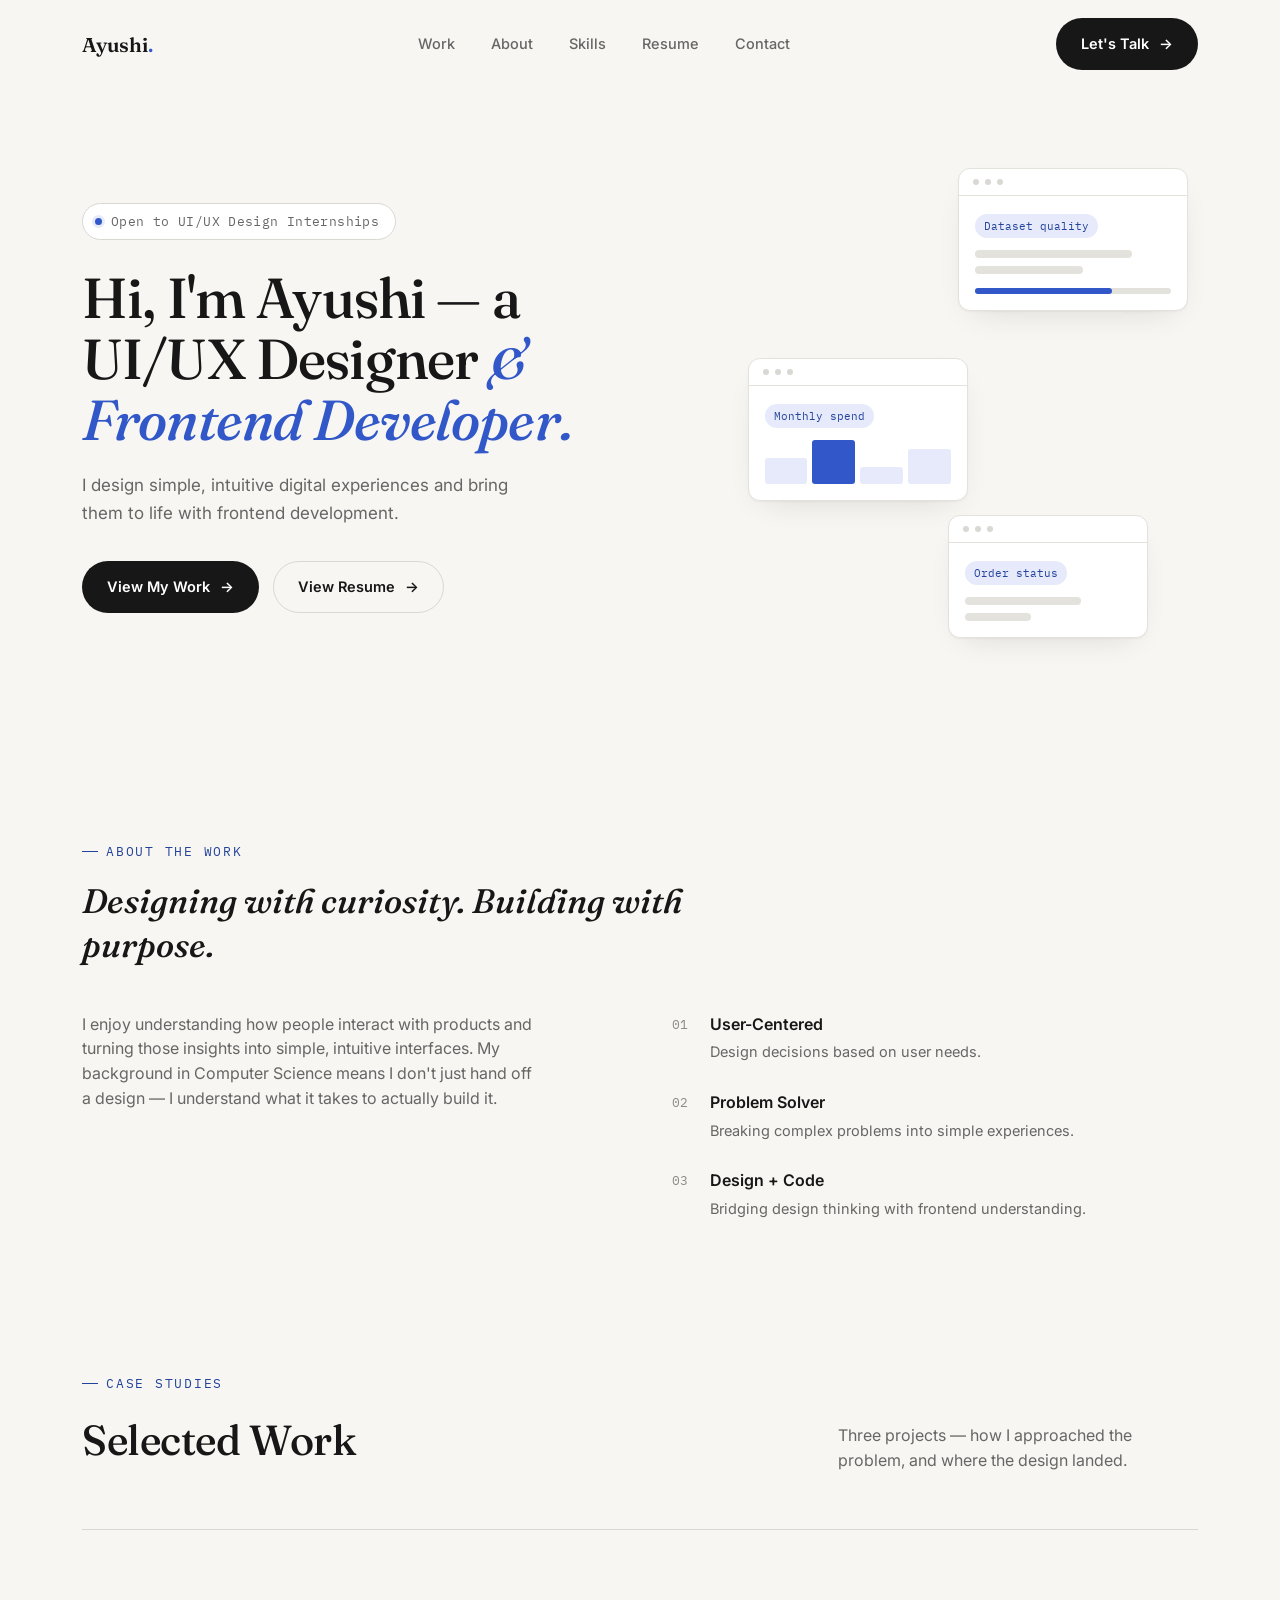
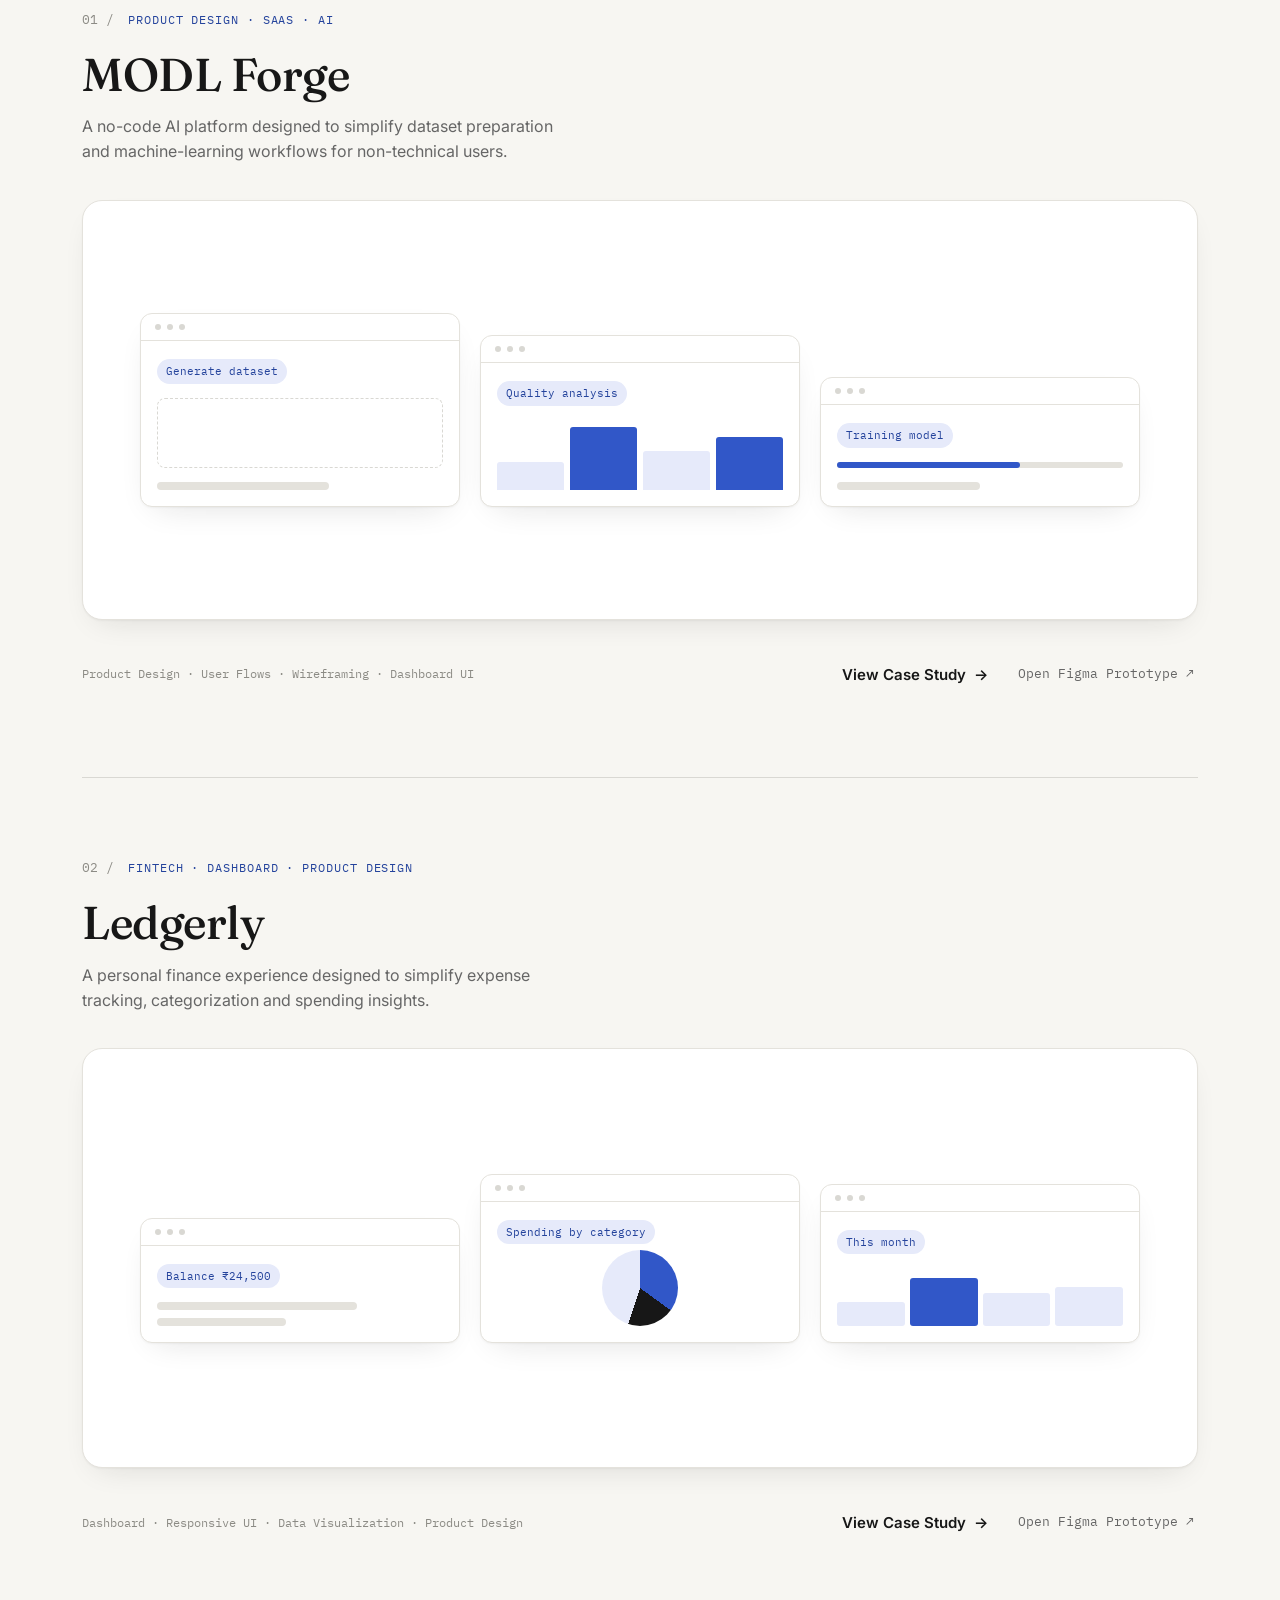
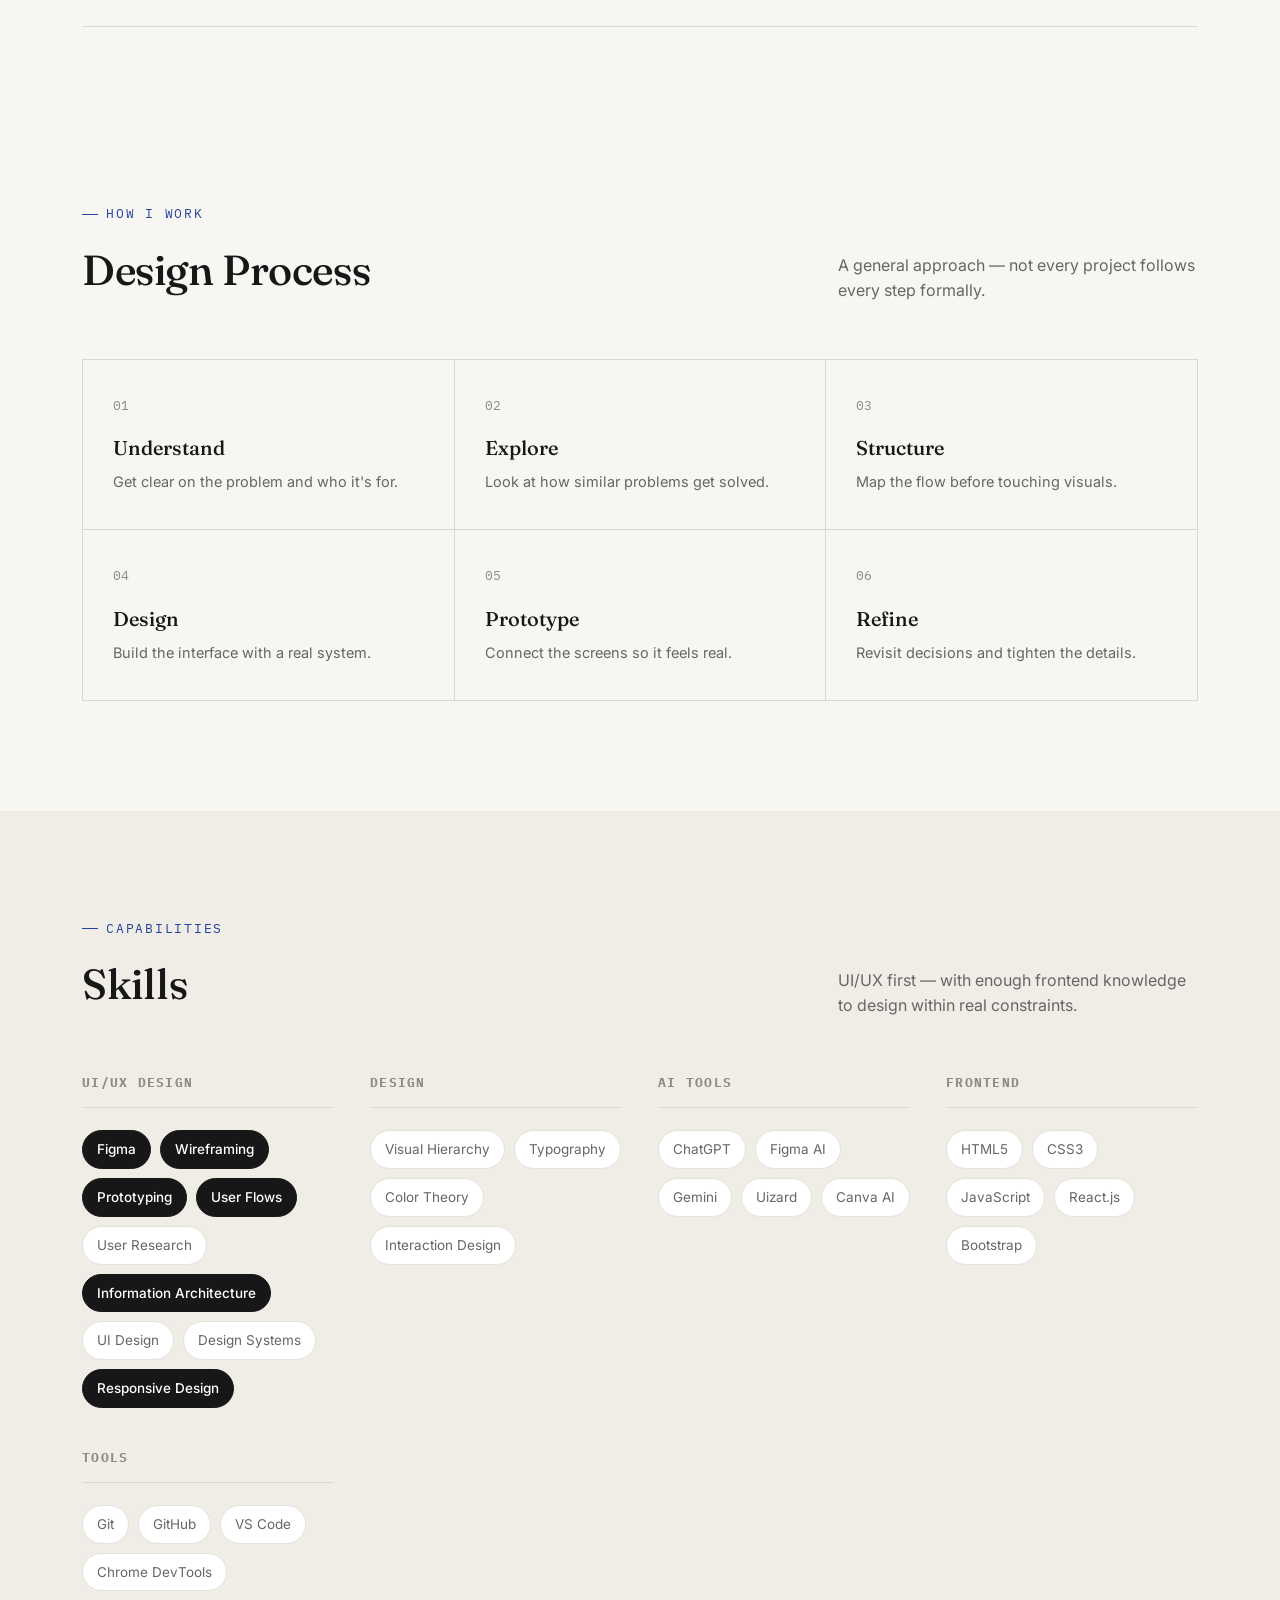
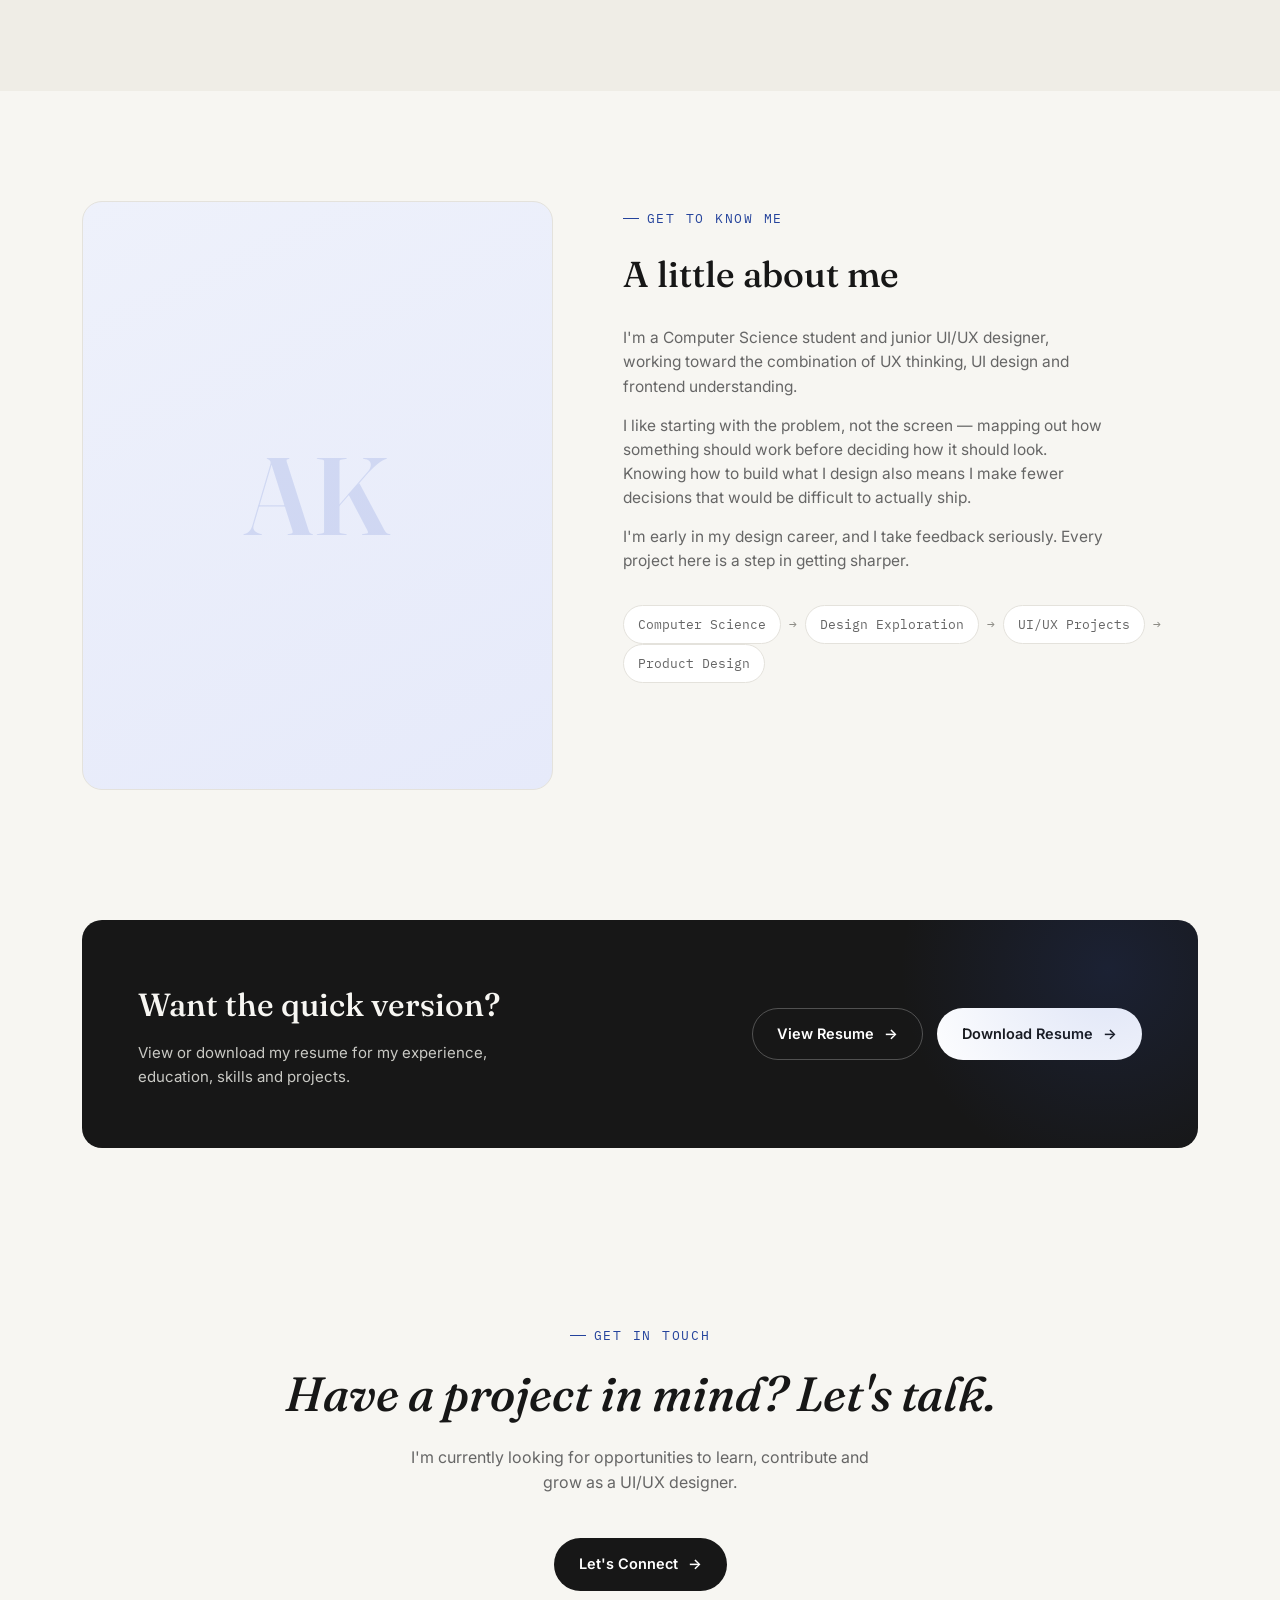
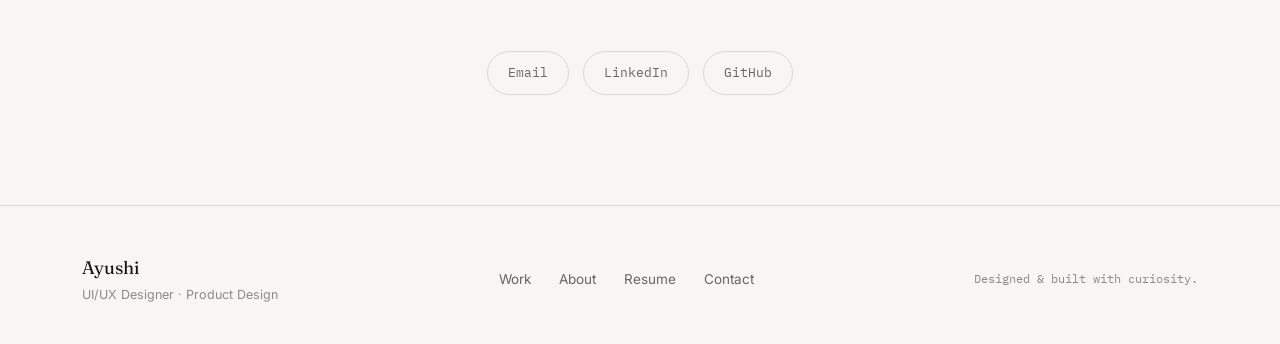
==== commit 292b8c43: "Update index.html" ====
--- a/index.html
+++ b/index.html
@@ -175,7 +175,7 @@
             <span class="work-tools">Product Design · User Flows · Wireframing · Dashboard UI</span>
             <div class="work-actions">
               <a href="case-study-modl-forge.html" class="work-link">View Case Study <span class="btn-arrow">→</span></a>
-              <a href="https://www.figma.com/proto/oGThOvsB5RGAtahysd8KXV/MODL-Forge-%E2%80%94-UI-UX-Design?node-id=4-2505&t=sQ8aJBtQcNdaGMU5-1&scaling=min-zoom&content-scaling=fixed&page-id=0%3A1" target="_blank" rel="noopener noreferrer" class="figma-btn" data-figma="modlForge">Open Figma Prototype ↗</a>
+              <a href="https://www.figma.com/proto/oGThOvsB5RGAtahysd8KXV/MODL-Forge-%E2%80%94-UI-UX-Design?t=FHy4yyKguEXQuQ1P-1" target="_blank" rel="noopener noreferrer" class="figma-btn" data-figma="modlForge">Open Figma Prototype ↗</a>
             </div>
           </div>
         </article>
@@ -232,151 +232,12 @@
           </div>
         </article>
 
-        <!-- Bite -->
-        <article class="work-block reveal">
-          <div class="work-block-head">
-            <div class="work-eyebrow">
-              <span class="num">03 /</span>
-              <span class="cat">Food Tech · UI/UX · Responsive Design</span>
-              <span class="concept-badge">Concept Product</span>
-            </div>
-            <h3 class="work-title">Bite — Food Ordering Experience</h3>
-            <p class="work-desc">A concept food-ordering experience focused on making restaurant discovery, menu browsing and checkout simple and intuitive.</p>
-          </div>
-
-          <div class="work-visual viz-bite">
-            <div class="screens-row">
-              <div class="phone">
-                <div class="screen-inner">
-                  <span class="chip">Discover</span>
-                  <div class="food-thumb" style="margin-top:10px"></div>
-                  <div class="food-thumb"></div>
-                </div>
-              </div>
-              <div class="phone">
-                <div class="screen-inner">
-                  <span class="chip">Menu</span>
-                  <div class="bar" style="margin-top:14px;width:70%"></div>
-                  <div class="bar" style="width:50%"></div>
-                  <div class="food-thumb" style="margin-top:12px"></div>
-                </div>
-              </div>
-              <div class="phone">
-                <div class="screen-inner">
-                  <span class="chip">Checkout</span>
-                  <div class="bar" style="margin-top:14px"></div>
-                  <div class="bar" style="width:60%"></div>
-                  <div class="progress-track" style="margin-top:14px"><div class="progress-fill" style="width:85%"></div></div>
-                </div>
-              </div>
-            </div>
-          </div>
-
-          <div class="work-foot">
-            <span class="work-tools">Mobile UI · User Flow · Interaction Design · Prototyping</span>
-            <div class="work-actions">
-              <a href="case-study-bite.html" class="work-link">View Case Study <span class="btn-arrow">→</span></a>
-              <a href="PASTE_BITE_FIGMA_LINK_HERE" target="_blank" rel="noopener noreferrer" class="figma-btn" data-figma="bite">Open Figma Prototype ↗</a>
-            </div>
-          </div>
-        </article>
-
-      </div>
-    </div>
-  </section>
-
-  <!-- ============ FIGMA LAB ============ -->
-  <section class="figma-lab">
-    <div class="wrap">
-      <div class="section-head reveal">
-        <div>
-          <span class="eyebrow">Explorations</span>
-          <h2>Figma Lab</h2>
-        </div>
-        <p>Explore my interface designs, wireframes and interactive prototypes.</p>
-      </div>
-
-      <div class="figma-grid reveal-stagger">
-        <div class="figma-item reveal" style="--i:0">
-          <div class="figma-thumb thumb-1">
-            <div class="screen" style="width:100%"><div class="screen-head"><i></i><i></i><i></i></div><div class="screen-body"><div class="chart-row" style="height:36px"><div class="chart-bar hi" style="height:80%"></div><div class="chart-bar" style="height:50%"></div><div class="chart-bar" style="height:65%"></div></div></div></div>
-          </div>
-          <div class="figma-info">
-            <h3>MODL Forge — Dashboard Exploration</h3>
-            <span class="figma-type">Dashboard UI</span>
-            <a href="PASTE_MODL_FORGE_FIGMA_LINK_HERE" target="_blank" rel="noopener noreferrer" class="figma-btn" data-figma="modlForge">Open Figma Prototype ↗</a>
-          </div>
-        </div>
-
-        <div class="figma-item reveal" style="--i:1">
-          <div class="figma-thumb thumb-2">
-            <div style="width:80%;height:80%;border:1.5px dashed rgba(255,255,255,.4);border-radius:8px;display:flex;align-items:center;justify-content:center">
-              <span class="font-mono" style="color:rgba(255,255,255,.6);font-size:11px">wireframe</span>
-            </div>
-          </div>
-          <div class="figma-info">
-            <h3>MODL Forge — Workflow / Wireframe</h3>
-            <span class="figma-type">Wireframe</span>
-            <a href="PASTE_MODL_FORGE_FIGMA_LINK_HERE" target="_blank" rel="noopener noreferrer" class="figma-btn" data-figma="modlForge">Open Figma Prototype ↗</a>
-          </div>
-        </div>
-
-        <div class="figma-item reveal" style="--i:2">
-          <div class="figma-thumb thumb-4">
-            <div class="donut" style="margin:0"></div>
-          </div>
-          <div class="figma-info">
-            <h3>Ledgerly — Finance Dashboard</h3>
-            <span class="figma-type">Dashboard UI</span>
-            <a href="PASTE_LEDGERLY_FIGMA_LINK_HERE" target="_blank" rel="noopener noreferrer" class="figma-btn" data-figma="ledgerly">Open Figma Prototype ↗</a>
-          </div>
-        </div>
-
-        <div class="figma-item reveal" style="--i:3">
-          <div class="figma-thumb thumb-3">
-            <div style="display:flex;gap:8px">
-              <div style="width:36px;height:70px;background:#fff;border-radius:6px;border:1px solid var(--line-soft)"></div>
-              <div style="width:56px;height:70px;background:#fff;border-radius:6px;border:1px solid var(--line-soft)"></div>
-            </div>
-          </div>
-          <div class="figma-info">
-            <h3>Ledgerly — Responsive UI</h3>
-            <span class="figma-type">Responsive Design</span>
-            <a href="PASTE_LEDGERLY_FIGMA_LINK_HERE" target="_blank" rel="noopener noreferrer" class="figma-btn" data-figma="ledgerly">Open Figma Prototype ↗</a>
-          </div>
-        </div>
-
-        <div class="figma-item reveal" style="--i:4">
-          <div class="figma-thumb thumb-5">
-            <div class="font-mono" style="font-size:11px;color:var(--accent-dim);display:flex;gap:6px;align-items:center;flex-wrap:wrap;justify-content:center">
-              <span class="chip">Discover</span><span>→</span><span class="chip">Menu</span><span>→</span><span class="chip">Cart</span>
-            </div>
-          </div>
-          <div class="figma-info">
-            <h3>Bite — Food Ordering Flow</h3>
-            <span class="figma-type">User Flow</span>
-            <a href="PASTE_BITE_FIGMA_LINK_HERE" target="_blank" rel="noopener noreferrer" class="figma-btn" data-figma="bite">Open Figma Prototype ↗</a>
-          </div>
-        </div>
-
-        <div class="figma-item reveal" style="--i:5">
-          <div class="figma-thumb thumb-6">
-            <div class="phone" style="border:none;box-shadow:none;background:transparent;padding:0">
-              <div class="screen-inner" style="height:120px;background:rgba(255,255,255,.08)">
-                <div class="bar" style="background:rgba(255,255,255,.25)"></div>
-                <div class="bar" style="background:rgba(255,255,255,.15);width:60%"></div>
-              </div>
-            </div>
-          </div>
-          <div class="figma-info">
-            <h3>Bite — Checkout Experience</h3>
-            <span class="figma-type">UI Design</span>
-            <a href="PASTE_BITE_FIGMA_LINK_HERE" target="_blank" rel="noopener noreferrer" class="figma-btn" data-figma="bite">Open Figma Prototype ↗</a>
-          </div>
-        </div>
-      </div>
-    </div>
-  </section>
+      </div>
+    </div>
+  </section>
+
+
+     
 
   <!-- ============ DESIGN PROCESS ============ -->
   <section class="process">
